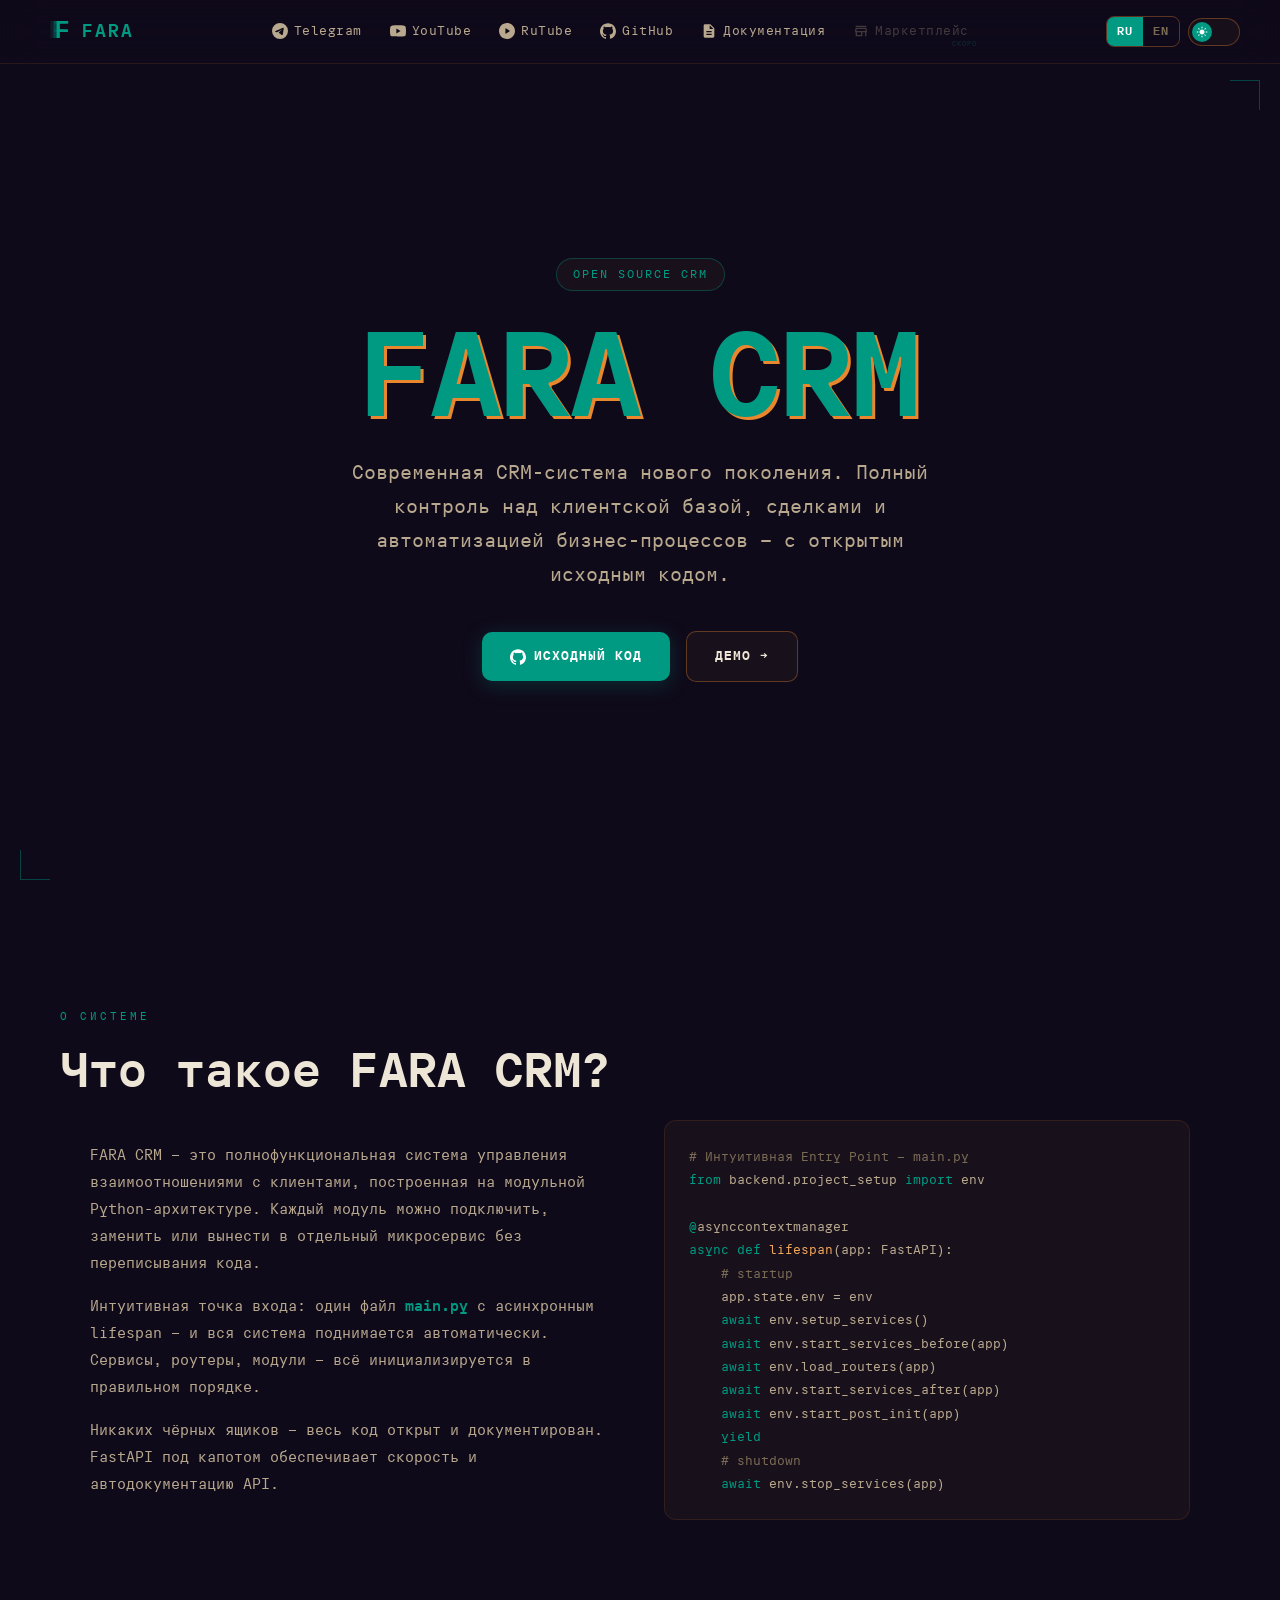
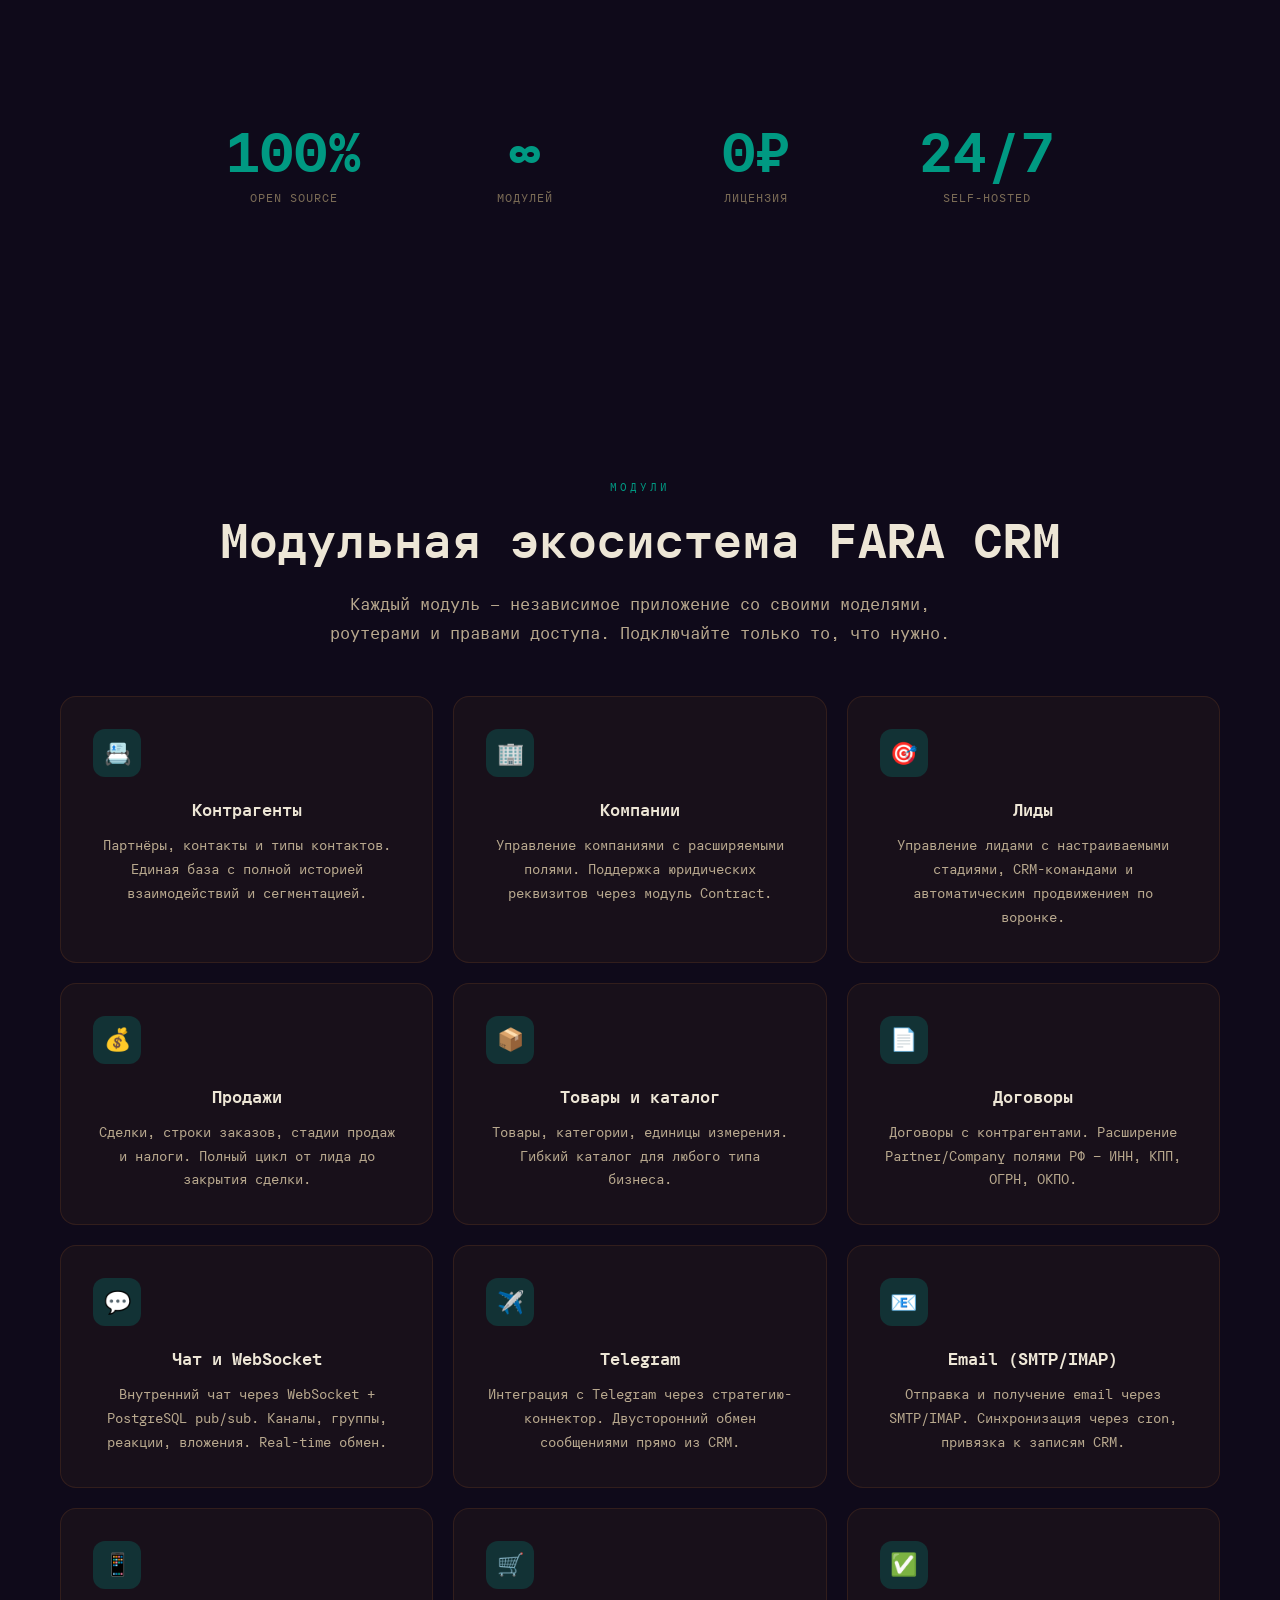
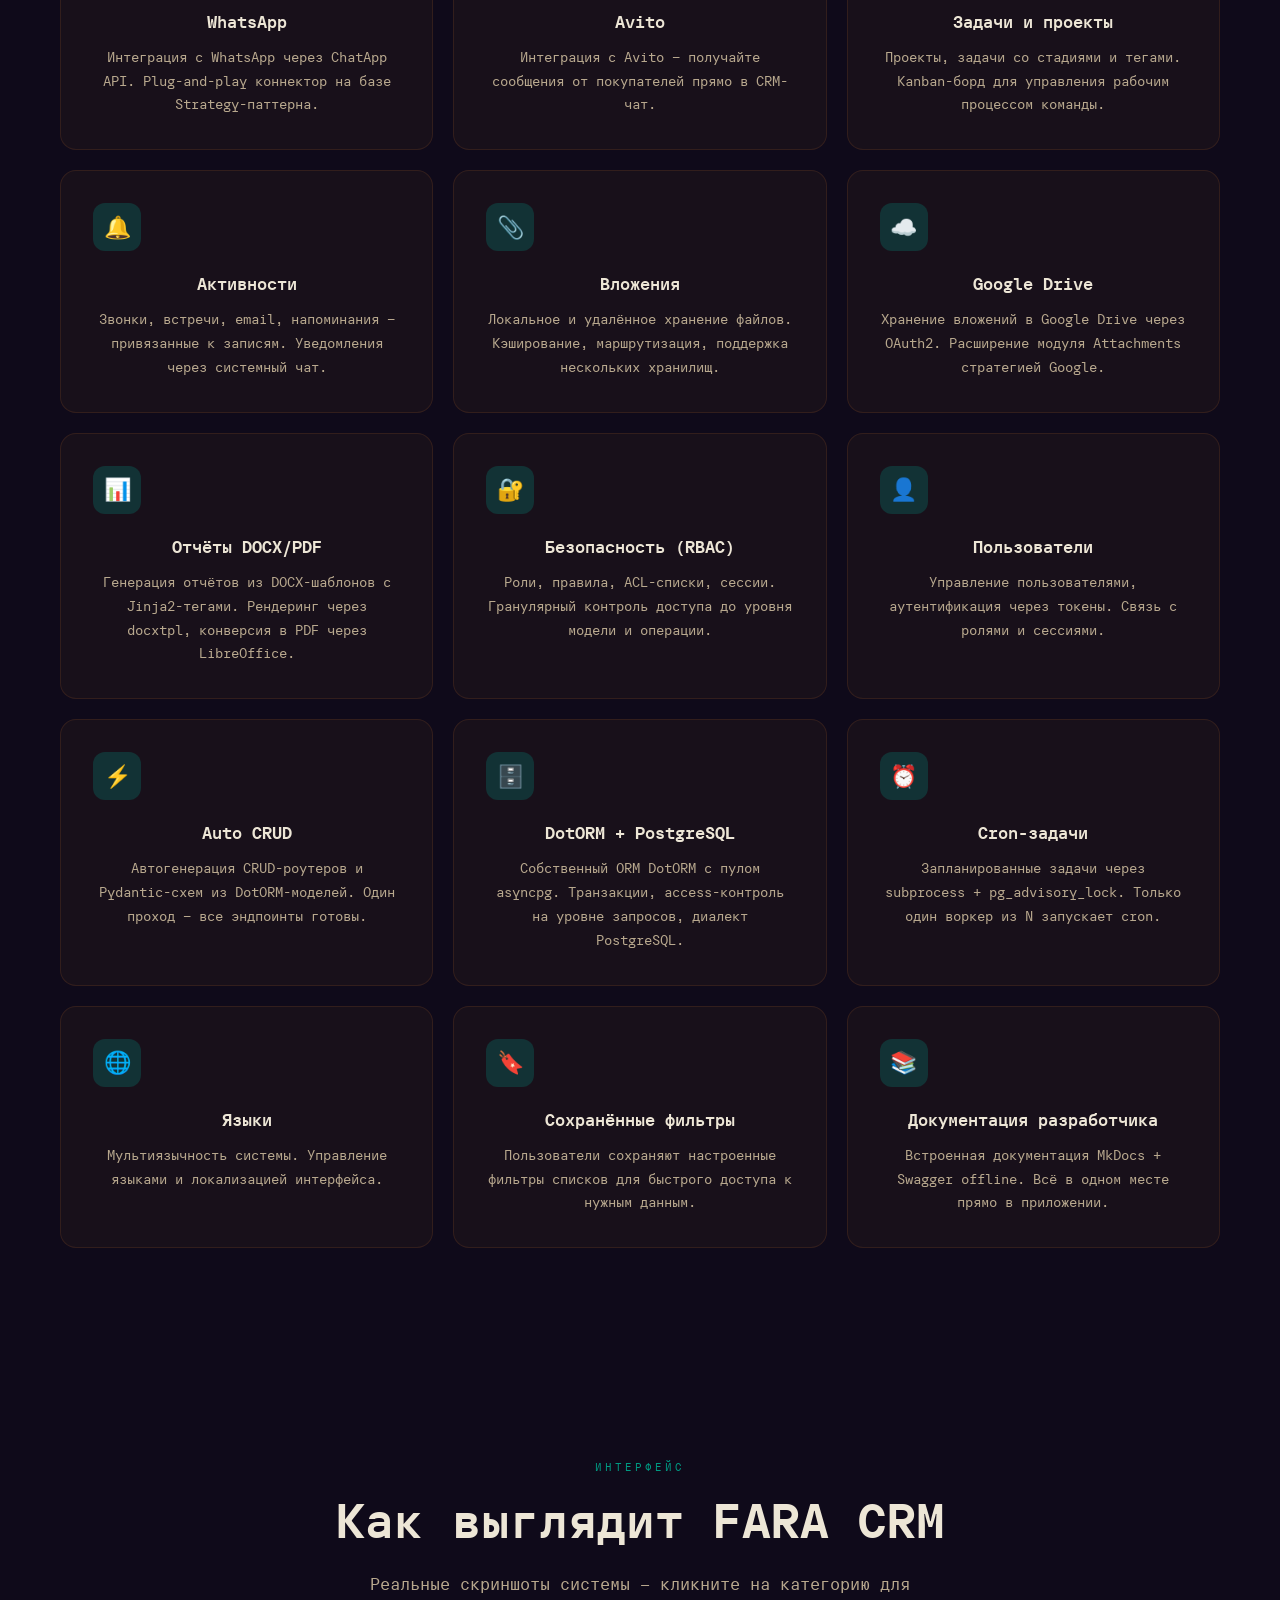
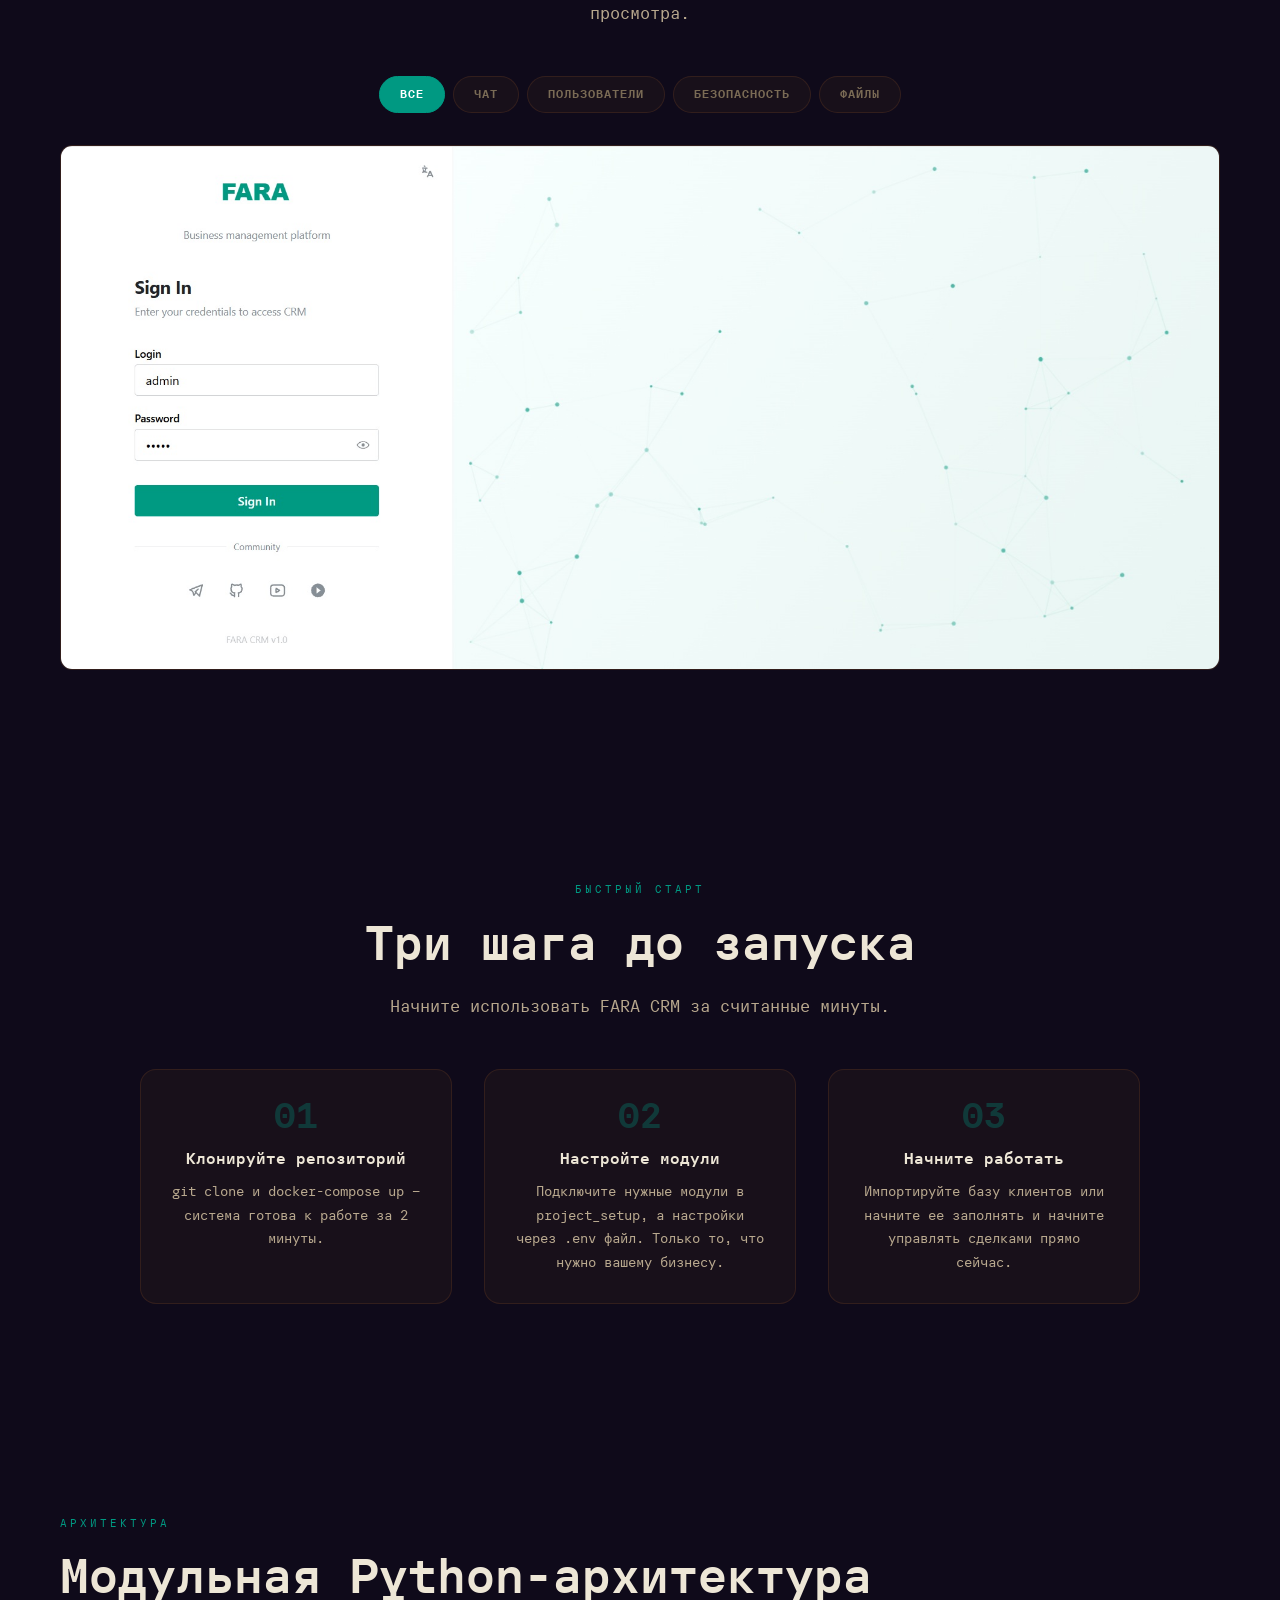
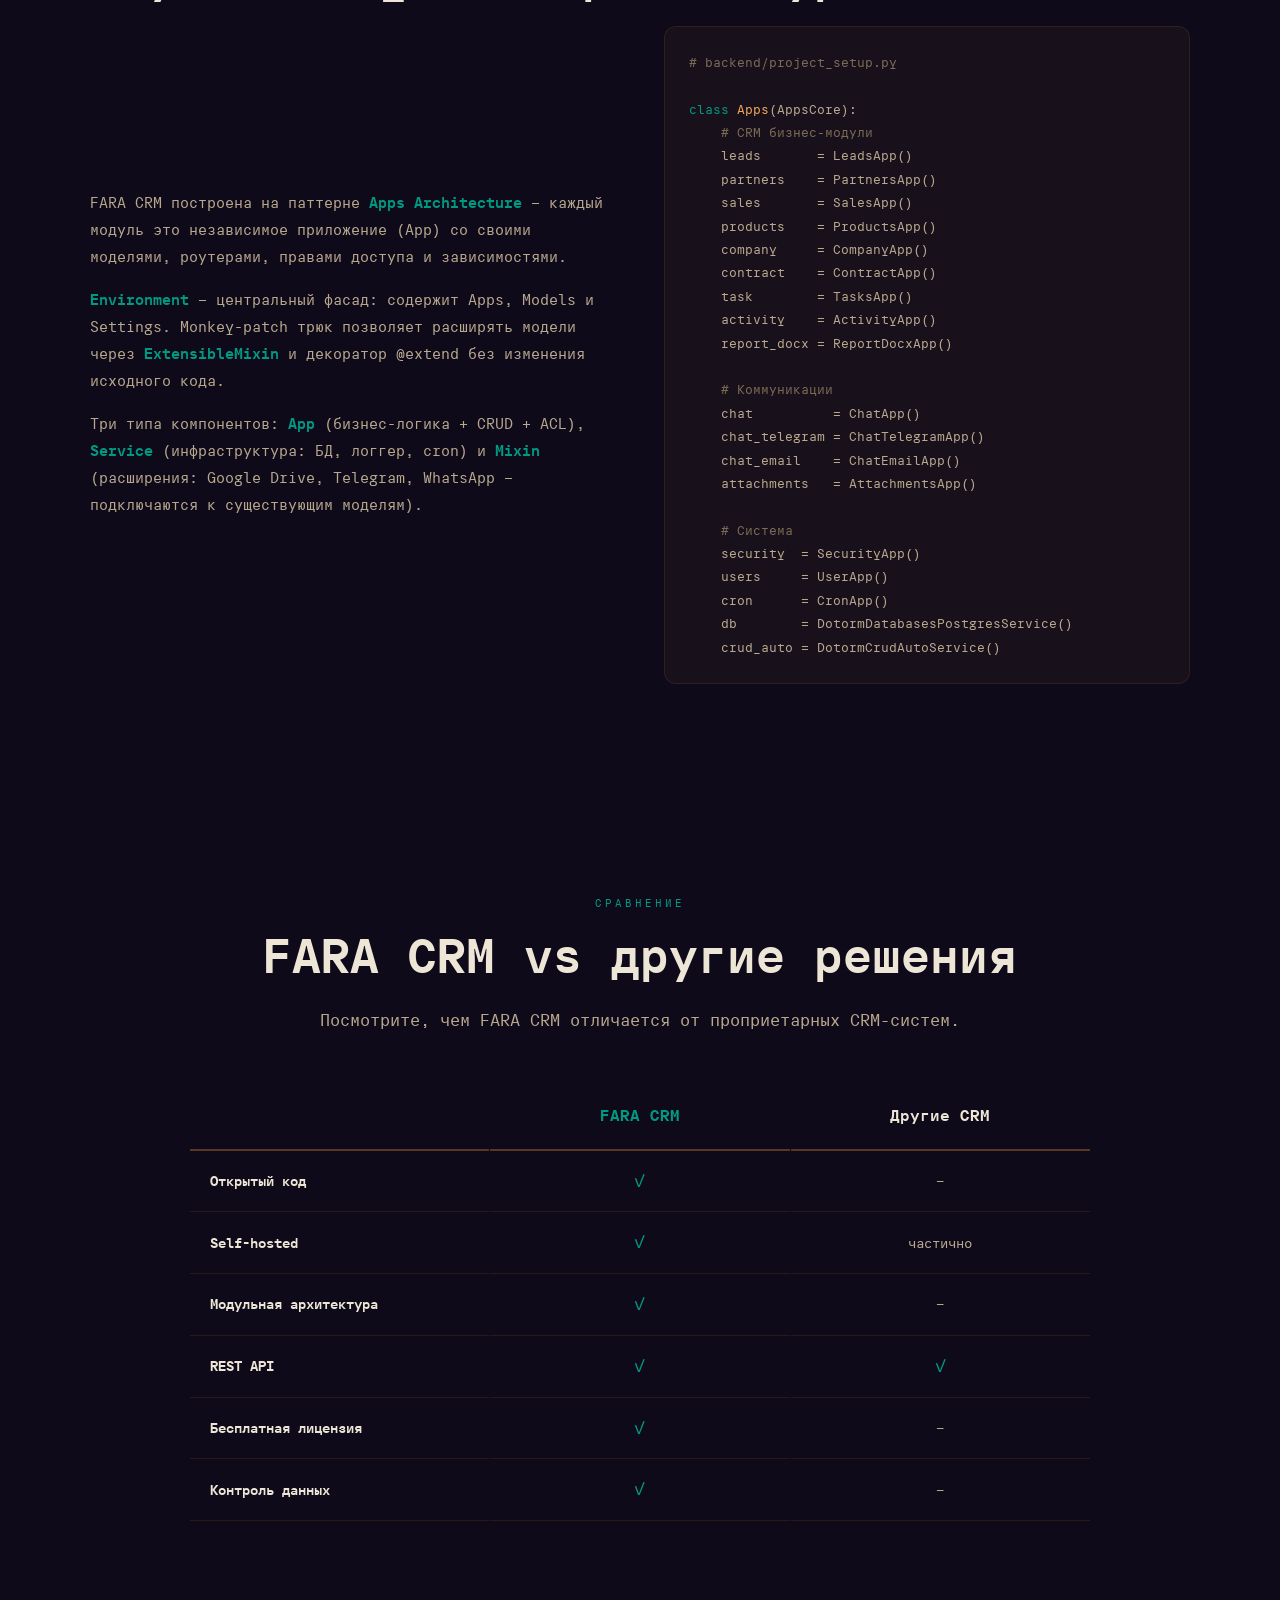
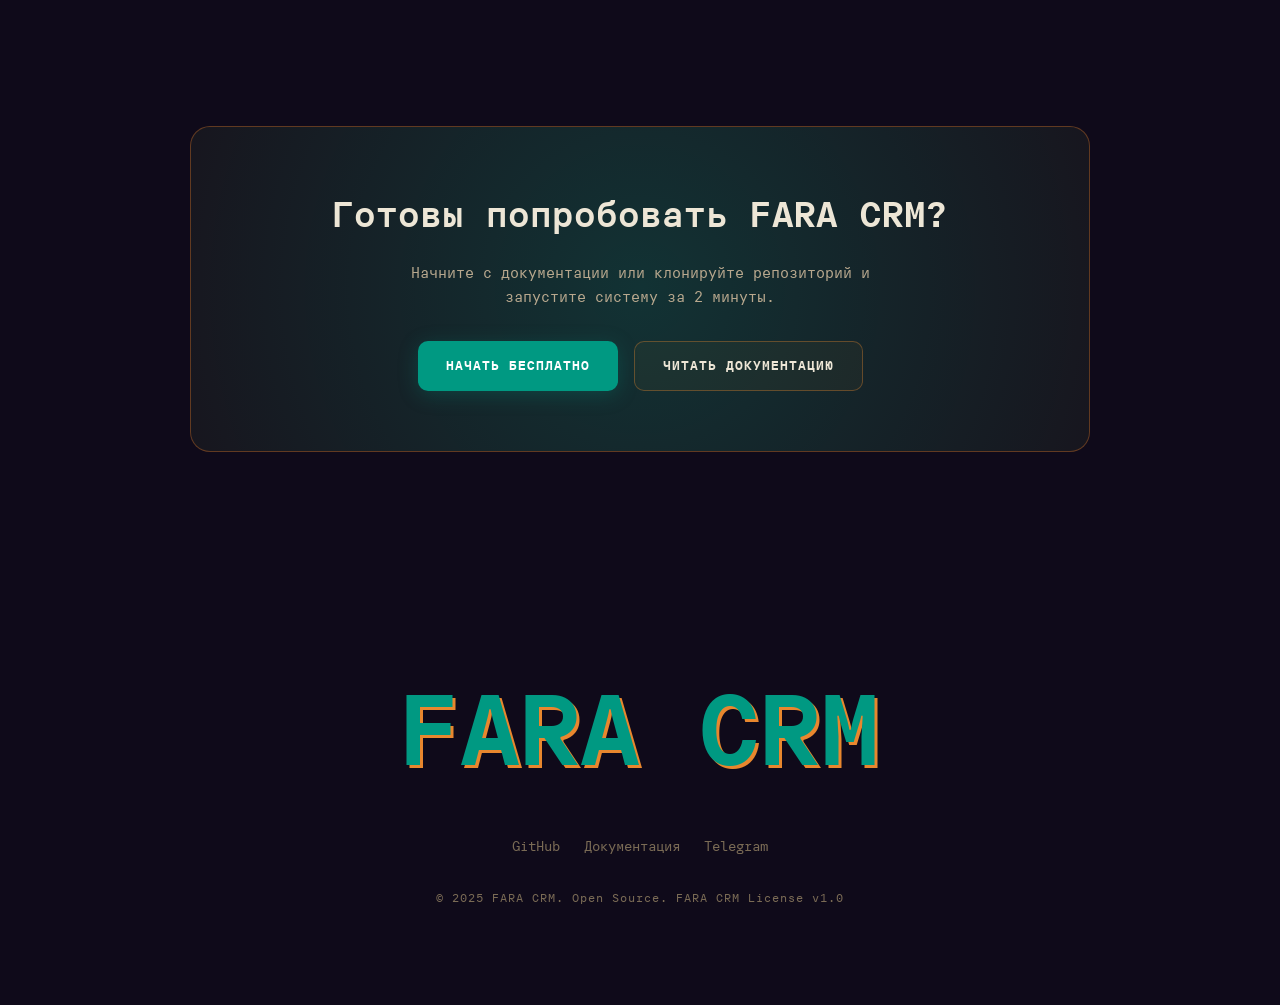
==== index.html @ def4a898 "[ADD] правки для сборки" ====
<!DOCTYPE html>
<html lang="ru" data-theme="dark" data-lang="ru">
<head>
  <meta charset="UTF-8" />
  <meta name="viewport" content="width=device-width, initial-scale=1.0" />
  <meta name="description" content="FARA CRM — современная CRM-система нового поколения" />
  <title>FARA CRM</title>
  <link rel="icon" href="./images/favicon.svg" type="image/svg+xml" />
  <link rel="stylesheet" href="./fonts/fonts.css" />
  <link rel="stylesheet" href="./fonts/font-awesome.css" />
  <link rel="stylesheet" href="./styles/globals.css" />
  <link rel="stylesheet" href="./styles/variables.css" />
  <link rel="stylesheet" href="./styles/style.css" />
</head>
<body class="page">

  <!-- NAV -->
  <nav class="topnav">
    <a href="#" class="topnav__logo">
      <svg viewBox="0 0 64 64" width="32" height="32"><text x="18" y="44" font-family="Arial Black,Impact,sans-serif" font-size="46" font-weight="900" fill="#009982" opacity=".15">F</text><text x="24" y="44" font-family="Arial Black,Impact,sans-serif" font-size="46" font-weight="900" fill="#009982" opacity=".4">F</text><text x="30" y="44" font-family="Arial Black,Impact,sans-serif" font-size="46" font-weight="900" fill="#009982" opacity="1">F</text></svg>
      FARA
    </a>
    <div class="topnav__burger" onclick="document.querySelector('.topnav__links').classList.toggle('open')"><span></span><span></span><span></span></div>
    <div class="topnav__links">
      <a href="https://telegram.me/eurodoo" target="_blank" class="topnav__link" title="Telegram">
        <svg viewBox="0 0 24 24" fill="currentColor"><path d="M11.944 0A12 12 0 0 0 0 12a12 12 0 0 0 12 12 12 12 0 0 0 12-12A12 12 0 0 0 12 0a12 12 0 0 0-.056 0zm4.962 7.224c.1-.002.321.023.465.14a.506.506 0 0 1 .171.325c.016.093.036.306.02.472-.18 1.898-.962 6.502-1.36 8.627-.168.9-.499 1.201-.82 1.23-.696.065-1.225-.46-1.9-.902-1.056-.693-1.653-1.124-2.678-1.8-1.185-.78-.417-1.21.258-1.91.177-.184 3.247-2.977 3.307-3.23.007-.032.014-.15-.056-.212s-.174-.041-.249-.024c-.106.024-1.793 1.14-5.061 3.345-.479.33-.913.49-1.302.48-.428-.008-1.252-.241-1.865-.44-.752-.245-1.349-.374-1.297-.789.027-.216.325-.437.893-.663 3.498-1.524 5.83-2.529 6.998-3.014 3.332-1.386 4.025-1.627 4.476-1.635z"/></svg>
        <span>Telegram</span>
      </a>
      <a href="https://youtube.com/@faracrm" target="_blank" class="topnav__link" title="YouTube">
        <svg viewBox="0 0 24 24" fill="currentColor"><path d="M23.498 6.186a3.016 3.016 0 0 0-2.122-2.136C19.505 3.545 12 3.545 12 3.545s-7.505 0-9.377.505A3.017 3.017 0 0 0 .502 6.186C0 8.07 0 12 0 12s0 3.93.502 5.814a3.016 3.016 0 0 0 2.122 2.136c1.871.505 9.376.505 9.376.505s7.505 0 9.377-.505a3.015 3.015 0 0 0 2.122-2.136C24 15.93 24 12 24 12s0-3.93-.502-5.814zM9.545 15.568V8.432L15.818 12l-6.273 3.568z"/></svg>
        <span>YouTube</span>
      </a>
      <a href="https://rutube.ru/channel/faracrm" target="_blank" class="topnav__link" title="RuTube">
        <svg viewBox="0 0 24 24" fill="currentColor"><path d="M12 0C5.376 0 0 5.376 0 12s5.376 12 12 12 12-5.376 12-12S18.624 0 12 0zm3.6 12.72l-4.8 3.12c-.48.36-1.2 0-1.2-.6V8.76c0-.6.72-.96 1.2-.6l4.8 3.12c.48.36.48 1.08 0 1.44z"/></svg>
        <span>RuTube</span>
      </a>
      <a href="https://github.com/shurshilov/faracrm" target="_blank" class="topnav__link" title="GitHub">
        <svg viewBox="0 0 24 24" fill="currentColor"><path d="M12 .297c-6.63 0-12 5.373-12 12 0 5.303 3.438 9.8 8.205 11.385.6.113.82-.258.82-.577 0-.285-.01-1.04-.015-2.04-3.338.724-4.042-1.61-4.042-1.61C4.422 18.07 3.633 17.7 3.633 17.7c-1.087-.744.084-.729.084-.729 1.205.084 1.838 1.236 1.838 1.236 1.07 1.835 2.809 1.305 3.495.998.108-.776.417-1.305.76-1.605-2.665-.3-5.466-1.332-5.466-5.93 0-1.31.465-2.38 1.235-3.22-.135-.303-.54-1.523.105-3.176 0 0 1.005-.322 3.3 1.23.96-.267 1.98-.399 3-.405 1.02.006 2.04.138 3 .405 2.28-1.552 3.285-1.23 3.285-1.23.645 1.653.24 2.873.12 3.176.765.84 1.23 1.91 1.23 3.22 0 4.61-2.805 5.625-5.475 5.92.42.36.81 1.096.81 2.22 0 1.606-.015 2.896-.015 3.286 0 .315.21.69.825.57C20.565 22.092 24 17.592 24 12.297c0-6.627-5.373-12-12-12"/></svg>
        <span>GitHub</span>
      </a>
      <a href="https://docs.faracrm.com" target="_blank" class="topnav__link" title="Docs">
        <svg viewBox="0 0 24 24" fill="currentColor"><path d="M14 2H6c-1.1 0-1.99.9-1.99 2L4 20c0 1.1.89 2 1.99 2H18c1.1 0 2-.9 2-2V8l-6-6zm2 16H8v-2h8v2zm0-4H8v-2h8v2zm-3-5V3.5L18.5 9H13z"/></svg>
        <span data-ru>Документация</span><span data-en>Docs</span>
      </a>
      <a href="#" class="topnav__link topnav__link--mp" data-soon="скоро" title="Маркетплейс">
        <svg viewBox="0 0 24 24" fill="currentColor"><path d="M18.36 9l.6 3H5.04l.6-3h12.72M20 4H4v2h16V4zm0 3H4l-1 5v2h1v6h10v-6h4v6h2v-6h1v-2l-1-5zM6 18v-4h6v4H6z"/></svg>
        <span data-ru>Маркетплейс</span><span data-en>Marketplace</span>
      </a>
    </div>
    <div class="topnav__right">
      <div class="lang-sw">
        <button class="lang-sw__btn active" onclick="setLang('ru')">RU</button>
        <button class="lang-sw__btn" onclick="setLang('en')">EN</button>
      </div>
      <div class="theme-toggle" onclick="toggleTheme()" role="button" tabindex="0" aria-label="Theme">
        <div class="theme-toggle__knob">
          <svg class="icon-sun" viewBox="0 0 24 24"><path d="M12 7c-2.76 0-5 2.24-5 5s2.24 5 5 5 5-2.24 5-5-2.24-5-5-5zM2 13h2c.55 0 1-.45 1-1s-.45-1-1-1H2c-.55 0-1 .45-1 1s.45 1 1 1zm18 0h2c.55 0 1-.45 1-1s-.45-1-1-1h-2c-.55 0-1 .45-1 1s.45 1 1 1zM11 2v2c0 .55.45 1 1 1s1-.45 1-1V2c0-.55-.45-1-1-1s-1 .45-1 1zm0 18v2c0 .55.45 1 1 1s1-.45 1-1v-2c0-.55-.45-1-1-1s-1 .45-1 1zM5.99 4.58a.996.996 0 0 0-1.41 0 .996.996 0 0 0 0 1.41l1.06 1.06c.39.39 1.03.39 1.41 0s.39-1.03 0-1.41L5.99 4.58zm12.37 12.37a.996.996 0 0 0-1.41 0 .996.996 0 0 0 0 1.41l1.06 1.06c.39.39 1.03.39 1.41 0a.996.996 0 0 0 0-1.41l-1.06-1.06zm1.06-10.96a.996.996 0 0 0 0-1.41.996.996 0 0 0-1.41 0l-1.06 1.06c-.39.39-.39 1.03 0 1.41s1.03.39 1.41 0l1.06-1.06zM7.05 18.36a.996.996 0 0 0 0-1.41.996.996 0 0 0-1.41 0l-1.06 1.06c-.39.39-.39 1.03 0 1.41s1.03.39 1.41 0l1.06-1.06z"/></svg>
          <svg class="icon-moon" viewBox="0 0 24 24"><path d="M12 3a9 9 0 1 0 9 9c0-.46-.04-.92-.1-1.36a5.389 5.389 0 0 1-4.4 2.26 5.403 5.403 0 0 1-3.14-9.8c-.44-.06-.9-.1-1.36-.1z"/></svg>
        </div>
      </div>
    </div>
  </nav>

  <!-- HERO -->
  <header class="hero">
    <!-- <img class="hero__mask-image" src="./images/image.png" alt="" /> -->
    <!-- <img class="header__background_mask backgroud_mask" src="../images/image.png" /> -->
    <div class="hero__content">
      <span class="hero__badge">Open Source CRM</span>
      <h1 class="hero__title">FARA CRM</h1>
      <p class="hero__subtitle" data-ru>Современная CRM-система нового поколения. Полный контроль над клиентской базой, сделками и автоматизацией бизнес-процессов — с открытым исходным кодом.</p>
      <p class="hero__subtitle" data-en>Next-generation CRM system. Full control over your client base, deals, and business process automation — open source.</p>
      <div class="hero__cta">
        <a href="https://github.com/shurshilov/faracrm" class="btn btn--primary" target="_blank">
          <svg viewBox="0 0 24 24" fill="currentColor" width="16" height="16"><path d="M12 .297c-6.63 0-12 5.373-12 12 0 5.303 3.438 9.8 8.205 11.385.6.113.82-.258.82-.577 0-.285-.01-1.04-.015-2.04-3.338.724-4.042-1.61-4.042-1.61C4.422 18.07 3.633 17.7 3.633 17.7c-1.087-.744.084-.729.084-.729 1.205.084 1.838 1.236 1.838 1.236 1.07 1.835 2.809 1.305 3.495.998.108-.776.417-1.305.76-1.605-2.665-.3-5.466-1.332-5.466-5.93 0-1.31.465-2.38 1.235-3.22-.135-.303-.54-1.523.105-3.176 0 0 1.005-.322 3.3 1.23.96-.267 1.98-.399 3-.405 1.02.006 2.04.138 3 .405 2.28-1.552 3.285-1.23 3.285-1.23.645 1.653.24 2.873.12 3.176.765.84 1.23 1.91 1.23 3.22 0 4.61-2.805 5.625-5.475 5.92.42.36.81 1.096.81 2.22 0 1.606-.015 2.896-.015 3.286 0 .315.21.69.825.57C20.565 22.092 24 17.592 24 12.297c0-6.627-5.373-12-12-12"/></svg>
          <span data-ru>Исходный код</span><span data-en>Source Code</span>
        </a>
        <a href="https://demo.faracrm.com" class="btn btn--ghost" target="_blank">
          <span data-ru>Демо →</span><span data-en>Demo →</span>
        </a>
      </div>
    </div>
  </header>

  <main>
    <!-- ABOUT -->
    <section class="sec reveal" id="about">
      <span class="sec__label" data-ru>О системе</span><span class="sec__label" data-en>About</span>
      <h2 class="sec__title" data-ru>Что такое FARA CRM?</h2><h2 class="sec__title" data-en>What is FARA CRM?</h2>
      <div class="acols">
        <div class="acols__text" data-ru>
          <p>FARA CRM — это полнофункциональная система управления взаимоотношениями с клиентами, построенная на модульной Python-архитектуре. Каждый модуль можно подключить, заменить или вынести в отдельный микросервис без переписывания кода.</p>
          <p>Интуитивная точка входа: один файл <strong style="color:var(--logo)">main.py</strong> с асинхронным lifespan — и вся система поднимается автоматически. Сервисы, роутеры, модули — всё инициализируется в правильном порядке.</p>
          <p>Никаких чёрных ящиков — весь код открыт и документирован. FastAPI под капотом обеспечивает скорость и автодокументацию API.</p>
        </div>
        <div class="acols__text" data-en>
          <p>FARA CRM is a full-featured customer relationship management system built on a modular Python architecture. Each module can be connected, replaced, or extracted into a separate microservice without rewriting code.</p>
          <p>Intuitive entry point: a single <strong style="color:var(--logo)">main.py</strong> file with async lifespan — and the entire system boots automatically. Services, routers, modules — everything initializes in the correct order.</p>
          <p>No black boxes — all code is open and documented. FastAPI under the hood ensures speed and auto-generated API docs.</p>
        </div>
        <div>
          <pre class="acols__code"><code><span class="cmt"># Интуитивная Entry Point — main.py</span>
<span class="kw">from</span> backend.project_setup <span class="kw">import</span> env

<span class="kw">@</span>asynccontextmanager
<span class="kw">async def</span> <span class="str">lifespan</span>(app: FastAPI):
    <span class="cmt"># startup</span>
    app.state.env = env
    <span class="kw">await</span> env.setup_services()
    <span class="kw">await</span> env.start_services_before(app)
    <span class="kw">await</span> env.load_routers(app)
    <span class="kw">await</span> env.start_services_after(app)
    <span class="kw">await</span> env.start_post_init(app)
    <span class="kw">yield</span>
    <span class="cmt"># shutdown</span>
    <span class="kw">await</span> env.stop_services(app)</code></pre>
        </div>
      </div>
    </section>

    <!-- STATS -->
    <section class="sec sec--c reveal">
      <div class="stats">
        <div><div class="stat__num">100%</div><div class="stat__lbl">Open Source</div></div>
        <div><div class="stat__num">∞</div><div class="stat__lbl" data-ru>Модулей</div><div class="stat__lbl" data-en>Modules</div></div>
        <div><div class="stat__num">0₽</div><div class="stat__lbl" data-ru>Лицензия</div><div class="stat__lbl" data-en>License</div></div>
        <div><div class="stat__num">24/7</div><div class="stat__lbl">Self-hosted</div></div>
      </div>
    </section>

    <!-- FEATURES -->
    <section class="sec sec--c reveal" id="features">
      <span class="sec__label" data-ru>Модули</span><span class="sec__label" data-en>Modules</span>
      <h2 class="sec__title" data-ru>Модульная экосистема FARA CRM</h2><h2 class="sec__title" data-en>FARA CRM Modular Ecosystem</h2>
      <p class="sec__desc" data-ru>Каждый модуль — независимое приложение со своими моделями, роутерами и правами доступа. Подключайте только то, что нужно.</p>
      <p class="sec__desc" data-en>Each module is an independent app with its own models, routers, and access rights. Enable only what you need.</p>
      <div class="fgrid">
        <!-- CRM core -->
        <div class="fcard"><div class="fcard__icon">📇</div><h3 class="fcard__title" data-ru>Контрагенты</h3><h3 class="fcard__title" data-en>Partners</h3><p class="fcard__text" data-ru>Партнёры, контакты и типы контактов. Единая база с полной историей взаимодействий и сегментацией.</p><p class="fcard__text" data-en>Partners, contacts, and contact types. Unified database with full interaction history and segmentation.</p></div>
        <div class="fcard"><div class="fcard__icon">🏢</div><h3 class="fcard__title" data-ru>Компании</h3><h3 class="fcard__title" data-en>Companies</h3><p class="fcard__text" data-ru>Управление компаниями с расширяемыми полями. Поддержка юридических реквизитов через модуль Contract.</p><p class="fcard__text" data-en>Company management with extensible fields. Legal details support via Contract module.</p></div>
        <div class="fcard"><div class="fcard__icon">🎯</div><h3 class="fcard__title" data-ru>Лиды</h3><h3 class="fcard__title" data-en>Leads</h3><p class="fcard__text" data-ru>Управление лидами с настраиваемыми стадиями, CRM-командами и автоматическим продвижением по воронке.</p><p class="fcard__text" data-en>Lead management with configurable stages, CRM teams, and automatic funnel progression.</p></div>
        <div class="fcard"><div class="fcard__icon">💰</div><h3 class="fcard__title" data-ru>Продажи</h3><h3 class="fcard__title" data-en>Sales</h3><p class="fcard__text" data-ru>Сделки, строки заказов, стадии продаж и налоги. Полный цикл от лида до закрытия сделки.</p><p class="fcard__text" data-en>Deals, order lines, sale stages, and taxes. Full cycle from lead to deal closure.</p></div>
        <div class="fcard"><div class="fcard__icon">📦</div><h3 class="fcard__title" data-ru>Товары и каталог</h3><h3 class="fcard__title" data-en>Products & Catalog</h3><p class="fcard__text" data-ru>Товары, категории, единицы измерения. Гибкий каталог для любого типа бизнеса.</p><p class="fcard__text" data-en>Products, categories, units of measure. Flexible catalog for any business type.</p></div>
        <div class="fcard"><div class="fcard__icon">📄</div><h3 class="fcard__title" data-ru>Договоры</h3><h3 class="fcard__title" data-en>Contracts</h3><p class="fcard__text" data-ru>Договоры с контрагентами. Расширение Partner/Company полями РФ — ИНН, КПП, ОГРН, ОКПО.</p><p class="fcard__text" data-en>Contracts with counterparties. Partner/Company extension with Russian legal fields — INN, KPP, OGRN, OKPO.</p></div>
        <!-- Communication -->
        <div class="fcard"><div class="fcard__icon">💬</div><h3 class="fcard__title" data-ru>Чат и WebSocket</h3><h3 class="fcard__title" data-en>Chat & WebSocket</h3><p class="fcard__text" data-ru>Внутренний чат через WebSocket + PostgreSQL pub/sub. Каналы, группы, реакции, вложения. Real-time обмен.</p><p class="fcard__text" data-en>Internal chat via WebSocket + PostgreSQL pub/sub. Channels, groups, reactions, attachments. Real-time messaging.</p></div>
        <div class="fcard"><div class="fcard__icon">✈️</div><h3 class="fcard__title" data-ru>Telegram</h3><h3 class="fcard__title" data-en>Telegram</h3><p class="fcard__text" data-ru>Интеграция с Telegram через стратегию-коннектор. Двусторонний обмен сообщениями прямо из CRM.</p><p class="fcard__text" data-en>Telegram integration via connector strategy. Two-way messaging directly from CRM.</p></div>
        <div class="fcard"><div class="fcard__icon">📧</div><h3 class="fcard__title" data-ru>Email (SMTP/IMAP)</h3><h3 class="fcard__title" data-en>Email (SMTP/IMAP)</h3><p class="fcard__text" data-ru>Отправка и получение email через SMTP/IMAP. Синхронизация через cron, привязка к записям CRM.</p><p class="fcard__text" data-en>Send and receive email via SMTP/IMAP. Cron sync, binding to CRM records.</p></div>
        <div class="fcard"><div class="fcard__icon">📱</div><h3 class="fcard__title" data-ru>WhatsApp</h3><h3 class="fcard__title" data-en>WhatsApp</h3><p class="fcard__text" data-ru>Интеграция с WhatsApp через ChatApp API. Plug-and-play коннектор на базе Strategy-паттерна.</p><p class="fcard__text" data-en>WhatsApp integration via ChatApp API. Plug-and-play connector based on Strategy pattern.</p></div>
        <div class="fcard"><div class="fcard__icon">🛒</div><h3 class="fcard__title" data-ru>Avito</h3><h3 class="fcard__title" data-en>Avito</h3><p class="fcard__text" data-ru>Интеграция с Avito — получайте сообщения от покупателей прямо в CRM-чат.</p><p class="fcard__text" data-en>Avito integration — receive buyer messages directly in CRM chat.</p></div>
        <!-- Tasks & Activity -->
        <div class="fcard"><div class="fcard__icon">✅</div><h3 class="fcard__title" data-ru>Задачи и проекты</h3><h3 class="fcard__title" data-en>Tasks & Projects</h3><p class="fcard__text" data-ru>Проекты, задачи со стадиями и тегами. Kanban-борд для управления рабочим процессом команды.</p><p class="fcard__text" data-en>Projects, tasks with stages and tags. Kanban board for team workflow management.</p></div>
        <div class="fcard"><div class="fcard__icon">🔔</div><h3 class="fcard__title" data-ru>Активности</h3><h3 class="fcard__title" data-en>Activities</h3><p class="fcard__text" data-ru>Звонки, встречи, email, напоминания — привязанные к записям. Уведомления через системный чат.</p><p class="fcard__text" data-en>Calls, meetings, emails, reminders — bound to records. Notifications via system chat.</p></div>
        <!-- Files & Reports -->
        <div class="fcard"><div class="fcard__icon">📎</div><h3 class="fcard__title" data-ru>Вложения</h3><h3 class="fcard__title" data-en>Attachments</h3><p class="fcard__text" data-ru>Локальное и удалённое хранение файлов. Кэширование, маршрутизация, поддержка нескольких хранилищ.</p><p class="fcard__text" data-en>Local and remote file storage. Caching, routing, multi-storage support.</p></div>
        <div class="fcard"><div class="fcard__icon">☁️</div><h3 class="fcard__title" data-ru>Google Drive</h3><h3 class="fcard__title" data-en>Google Drive</h3><p class="fcard__text" data-ru>Хранение вложений в Google Drive через OAuth2. Расширение модуля Attachments стратегией Google.</p><p class="fcard__text" data-en>Store attachments in Google Drive via OAuth2. Extends Attachments module with Google strategy.</p></div>
        <div class="fcard"><div class="fcard__icon">📊</div><h3 class="fcard__title" data-ru>Отчёты DOCX/PDF</h3><h3 class="fcard__title" data-en>Reports DOCX/PDF</h3><p class="fcard__text" data-ru>Генерация отчётов из DOCX-шаблонов с Jinja2-тегами. Рендеринг через docxtpl, конверсия в PDF через LibreOffice.</p><p class="fcard__text" data-en>Report generation from DOCX templates with Jinja2 tags. Rendering via docxtpl, PDF conversion via LibreOffice.</p></div>
        <!-- System -->
        <div class="fcard"><div class="fcard__icon">🔐</div><h3 class="fcard__title" data-ru>Безопасность (RBAC)</h3><h3 class="fcard__title" data-en>Security (RBAC)</h3><p class="fcard__text" data-ru>Роли, правила, ACL-списки, сессии. Гранулярный контроль доступа до уровня модели и операции.</p><p class="fcard__text" data-en>Roles, rules, ACL lists, sessions. Granular access control down to model and operation level.</p></div>
        <div class="fcard"><div class="fcard__icon">👤</div><h3 class="fcard__title" data-ru>Пользователи</h3><h3 class="fcard__title" data-en>Users</h3><p class="fcard__text" data-ru>Управление пользователями, аутентификация через токены. Связь с ролями и сессиями.</p><p class="fcard__text" data-en>User management, JWT token authentication. Linked to roles and sessions.</p></div>
        <div class="fcard"><div class="fcard__icon">⚡</div><h3 class="fcard__title" data-ru>Auto CRUD</h3><h3 class="fcard__title" data-en>Auto CRUD</h3><p class="fcard__text" data-ru>Автогенерация CRUD-роутеров и Pydantic-схем из DotORM-моделей. Один проход — все эндпоинты готовы.</p><p class="fcard__text" data-en>Auto-generation of CRUD routers and Pydantic schemas from DotORM models. One pass — all endpoints ready.</p></div>
        <div class="fcard"><div class="fcard__icon">🗄️</div><h3 class="fcard__title" data-ru>DotORM + PostgreSQL</h3><h3 class="fcard__title" data-en>DotORM + PostgreSQL</h3><p class="fcard__text" data-ru>Собственный ORM DotORM с пулом asyncpg. Транзакции, access-контроль на уровне запросов, диалект PostgreSQL.</p><p class="fcard__text" data-en>Custom DotORM with asyncpg pool. Transactions, query-level access control, PostgreSQL dialect.</p></div>
        <div class="fcard"><div class="fcard__icon">⏰</div><h3 class="fcard__title" data-ru>Cron-задачи</h3><h3 class="fcard__title" data-en>Cron Jobs</h3><p class="fcard__text" data-ru>Запланированные задачи через subprocess + pg_advisory_lock. Только один воркер из N запускает cron.</p><p class="fcard__text" data-en>Scheduled tasks via subprocess + pg_advisory_lock. Only one worker out of N runs cron.</p></div>
        <div class="fcard"><div class="fcard__icon">🌐</div><h3 class="fcard__title" data-ru>Языки</h3><h3 class="fcard__title" data-en>Languages</h3><p class="fcard__text" data-ru>Мультиязычность системы. Управление языками и локализацией интерфейса.</p><p class="fcard__text" data-en>System multilanguage support. Language management and UI localization.</p></div>
        <div class="fcard"><div class="fcard__icon">🔖</div><h3 class="fcard__title" data-ru>Сохранённые фильтры</h3><h3 class="fcard__title" data-en>Saved Filters</h3><p class="fcard__text" data-ru>Пользователи сохраняют настроенные фильтры списков для быстрого доступа к нужным данным.</p><p class="fcard__text" data-en>Users save configured list filters for quick access to needed data.</p></div>
        <div class="fcard"><div class="fcard__icon">📚</div><h3 class="fcard__title" data-ru>Документация разработчика</h3><h3 class="fcard__title" data-en>Developer Docs</h3><p class="fcard__text" data-ru>Встроенная документация MkDocs + Swagger offline. Всё в одном месте прямо в приложении.</p><p class="fcard__text" data-en>Built-in MkDocs + offline Swagger documentation. Everything in one place inside the app.</p></div>
      </div>
    </section>

    <!-- GALLERY -->
    <section class="sec sec--c reveal" id="gallery">
      <span class="sec__label" data-ru>Интерфейс</span><span class="sec__label" data-en>Interface</span>
      <h2 class="sec__title" data-ru>Как выглядит FARA CRM</h2><h2 class="sec__title" data-en>How FARA CRM Looks</h2>
      <p class="sec__desc" data-ru>Реальные скриншоты системы — кликните на категорию для просмотра.</p>
      <p class="sec__desc" data-en>Real system screenshots — click a category to browse.</p>

      <div class="gal-tabs">
        <button class="gal-tab active" onclick="filterGal('all',this)" data-ru>Все</button><button class="gal-tab active" onclick="filterGal('all',this)" data-en>All</button>
        <button class="gal-tab" onclick="filterGal('chat',this)" data-ru>Чат</button><button class="gal-tab" onclick="filterGal('chat',this)" data-en>Chat</button>
        <button class="gal-tab" onclick="filterGal('users',this)" data-ru>Пользователи</button><button class="gal-tab" onclick="filterGal('users',this)" data-en>Users</button>
        <button class="gal-tab" onclick="filterGal('security',this)" data-ru>Безопасность</button><button class="gal-tab" onclick="filterGal('security',this)" data-en>Security</button>
        <button class="gal-tab" onclick="filterGal('files',this)" data-ru>Файлы</button><button class="gal-tab" onclick="filterGal('files',this)" data-en>Files</button>
      </div>

      <div class="gal">
        <div class="gal__grid" id="galGrid">
          <!-- Only login loads immediately, rest are lazy loaded on tab click -->
          <div class="gal__item gal__item--w" data-cat="all">
            <img src="./images/gallery/login.jpg" alt="Login" />
            <div class="gal__caption"><span data-ru>Авторизация</span><span data-en>Sign In</span></div>
          </div>
        </div>
      </div>
    </section>

    <!-- STEPS -->
    <section class="sec sec--c reveal" id="start">
      <span class="sec__label" data-ru>Быстрый старт</span><span class="sec__label" data-en>Quick Start</span>
      <h2 class="sec__title" data-ru>Три шага до запуска</h2><h2 class="sec__title" data-en>Three Steps to Launch</h2>
      <p class="sec__desc" data-ru>Начните использовать FARA CRM за считанные минуты.</p>
      <p class="sec__desc" data-en>Start using FARA CRM in minutes.</p>
      <div class="steps">
        <div class="step"><h3 class="step__t" data-ru>Клонируйте репозиторий</h3><h3 class="step__t" data-en>Clone the Repository</h3><p class="step__d" data-ru>git clone и docker-compose up — система готова к работе за 2 минуты.</p><p class="step__d" data-en>git clone and docker-compose up — ready to go in 2 minutes.</p></div>
        <div class="step"><h3 class="step__t" data-ru>Настройте модули</h3><h3 class="step__t" data-en>Configure Modules</h3><p class="step__d" data-ru>Подключите нужные модули в project_setup, а настройки через .env файл. Только то, что нужно вашему бизнесу.</p><p class="step__d" data-en>Connect needed modules via project_setup, and settings via .env file. Only what your business needs.</p></div>
        <div class="step"><h3 class="step__t" data-ru>Начните работать</h3><h3 class="step__t" data-en>Start Working</h3><p class="step__d" data-ru>Импортируйте базу клиентов или начните ее заполнять и начните управлять сделками прямо сейчас.</p><p class="step__d" data-en>Import your client base or start fill and start managing deals right now.</p></div>
      </div>
    </section>

    <!-- ARCHITECTURE -->
    <section class="sec reveal" id="arch">
      <span class="sec__label" data-ru>Архитектура</span><span class="sec__label" data-en>Architecture</span>
      <h2 class="sec__title" data-ru>Модульная Python-архитектура</h2><h2 class="sec__title" data-en>Modular Python Architecture</h2>
      <div class="acols">
        <div class="acols__text" data-ru>
          <p>FARA CRM построена на паттерне <strong style="color:var(--logo)">Apps Architecture</strong> — каждый модуль это независимое приложение (App) со своими моделями, роутерами, правами доступа и зависимостями.</p>
          <p><strong style="color:var(--logo)">Environment</strong> — центральный фасад: содержит Apps, Models и Settings. Monkey-patch трюк позволяет расширять модели через <strong style="color:var(--logo)">ExtensibleMixin</strong> и декоратор @extend без изменения исходного кода.</p>
          <p>Три типа компонентов: <strong style="color:var(--logo)">App</strong> (бизнес-логика + CRUD + ACL), <strong style="color:var(--logo)">Service</strong> (инфраструктура: БД, логгер, cron) и <strong style="color:var(--logo)">Mixin</strong> (расширения: Google Drive, Telegram, WhatsApp — подключаются к существующим моделям).</p>
        </div>
        <div class="acols__text" data-en>
          <p>FARA CRM is built on the <strong style="color:var(--logo)">Apps Architecture</strong> pattern — each module is an independent application (App) with its own models, routers, access rights, and dependencies.</p>
          <p><strong style="color:var(--logo)">Environment</strong> — the central facade: contains Apps, Models, and Settings. Monkey-patch trick allows extending models via <strong style="color:var(--logo)">ExtensibleMixin</strong> and @extend decorator without modifying source code.</p>
          <p>Three component types: <strong style="color:var(--logo)">App</strong> (business logic + CRUD + ACL), <strong style="color:var(--logo)">Service</strong> (infrastructure: DB, logger, cron), and <strong style="color:var(--logo)">Mixin</strong> (extensions: Google Drive, Telegram, WhatsApp — plug into existing models).</p>
        </div>
        <div>
          <pre class="acols__code"><code><span class="cmt"># backend/project_setup.py</span>

<span class="kw">class</span> <span class="str">Apps</span>(AppsCore):
    <span class="cmt"># CRM бизнес-модули</span>
    leads       = LeadsApp()
    partners    = PartnersApp()
    sales       = SalesApp()
    products    = ProductsApp()
    company     = CompanyApp()
    contract    = ContractApp()
    task        = TasksApp()
    activity    = ActivityApp()
    report_docx = ReportDocxApp()

    <span class="cmt"># Коммуникации</span>
    chat          = ChatApp()
    chat_telegram = ChatTelegramApp()
    chat_email    = ChatEmailApp()
    attachments   = AttachmentsApp()

    <span class="cmt"># Система</span>
    security  = SecurityApp()
    users     = UserApp()
    cron      = CronApp()
    db        = DotormDatabasesPostgresService()
    crud_auto = DotormCrudAutoService()</code></pre>
        </div>
      </div>
    </section>

    <!-- COMPARISON -->
    <section class="sec sec--c reveal">
      <span class="sec__label" data-ru>Сравнение</span><span class="sec__label" data-en>Comparison</span>
      <h2 class="sec__title" data-ru>FARA CRM vs другие решения</h2><h2 class="sec__title" data-en>FARA CRM vs Other Solutions</h2>
      <p class="sec__desc" data-ru>Посмотрите, чем FARA CRM отличается от проприетарных CRM-систем.</p>
      <p class="sec__desc" data-en>See how FARA CRM differs from proprietary CRM systems.</p>
      <div class="cmp">
        <div class="cmp__row cmp__head"><div class="cmp__cell"></div><div class="cmp__cell" style="color:var(--logo)">FARA CRM</div><div class="cmp__cell"><span data-ru>Другие CRM</span><span data-en>Other CRMs</span></div></div>
        <div class="cmp__row"><div class="cmp__cell"><span data-ru>Открытый код</span><span data-en>Open Source</span></div><div class="cmp__cell"><span class="cmp__chk">✓</span></div><div class="cmp__cell">—</div></div>
        <div class="cmp__row"><div class="cmp__cell">Self-hosted</div><div class="cmp__cell"><span class="cmp__chk">✓</span></div><div class="cmp__cell"><span data-ru>частично</span><span data-en>partial</span></div></div>
        <div class="cmp__row"><div class="cmp__cell"><span data-ru>Модульная архитектура</span><span data-en>Modular Architecture</span></div><div class="cmp__cell"><span class="cmp__chk">✓</span></div><div class="cmp__cell">—</div></div>
        <div class="cmp__row"><div class="cmp__cell">REST API</div><div class="cmp__cell"><span class="cmp__chk">✓</span></div><div class="cmp__cell"><span class="cmp__chk">✓</span></div></div>
        <div class="cmp__row"><div class="cmp__cell"><span data-ru>Бесплатная лицензия</span><span data-en>Free License</span></div><div class="cmp__cell"><span class="cmp__chk">✓</span></div><div class="cmp__cell">—</div></div>
        <div class="cmp__row"><div class="cmp__cell"><span data-ru>Контроль данных</span><span data-en>Data Control</span></div><div class="cmp__cell"><span class="cmp__chk">✓</span></div><div class="cmp__cell">—</div></div>
      </div>
    </section>

    <!-- CTA -->
    <section class="sec reveal">
      <div class="cta">
        <h2 class="cta__title" data-ru>Готовы попробовать FARA CRM?</h2><h2 class="cta__title" data-en>Ready to Try FARA CRM?</h2>
        <p class="cta__text" data-ru>Начните с документации или клонируйте репозиторий и запустите систему за 2 минуты.</p>
        <p class="cta__text" data-en>Start with the docs or clone the repo and launch in 2 minutes.</p>
        <div style="display:flex;gap:16px;justify-content:center;flex-wrap:wrap">
          <a href="https://github.com/shurshilov/faracrm" class="btn btn--primary" target="_blank"><span data-ru>Начать бесплатно</span><span data-en>Get Started Free</span></a>
          <a href="https://docs.faracrm.com" class="btn btn--ghost" target="_blank"><span data-ru>Читать документацию</span><span data-en>Read Documentation</span></a>
        </div>
      </div>
    </section>
  </main>

  <!-- FOOTER -->
  <footer class="footer">
    <!-- SVG mask image: можно использовать класс footer__mask ИЛИ старые классы footer__background_mask backgroud_mask -->
    <img class="footer__mask" src="./images/image.png" alt="" />
    <div class="footer__content">
      <h2 class="footer__title">FARA CRM</h2>
      <div class="footer__links">
        <a href="https://github.com/shurshilov" class="footer__link" target="_blank">GitHub</a>
        <a href="https://docs.faracrm.com" class="footer__link" target="_blank"><span data-ru>Документация</span><span data-en>Docs</span></a>
        <a href="https://telegram.me/eurodoo" class="footer__link" target="_blank">Telegram</a>
      </div>
      <p class="footer__copy">© 2025 FARA CRM. Open Source. FARA CRM License v1.0</p>
    </div>
  </footer>

  <script>
    // Theme
    function toggleTheme() {
      const h = document.documentElement;
      const n = h.getAttribute('data-theme') === 'dark' ? 'light' : 'dark';
      h.setAttribute('data-theme', n);
      try { localStorage.setItem('fara-theme', n); } catch(e) {}
    }
    try { const s = localStorage.getItem('fara-theme'); if (s) document.documentElement.setAttribute('data-theme', s); } catch(e) {}

    // Language
    function setLang(lang) {
      document.documentElement.setAttribute('data-lang', lang);
      document.querySelectorAll('.lang-sw__btn').forEach(b => {
        b.classList.toggle('active', b.textContent.trim().toLowerCase() === lang);
      });
      document.querySelector('.topnav__link--mp').setAttribute('data-soon', lang === 'ru' ? 'скоро' : 'soon');
      try { localStorage.setItem('fara-lang', lang); } catch(e) {}
    }
    try { const l = localStorage.getItem('fara-lang'); if (l) setLang(l); } catch(e) {}

    // Scroll reveal
    const obs = new IntersectionObserver(entries => {
      entries.forEach(x => { if (x.isIntersecting) x.target.classList.add('visible'); });
    }, { threshold: 0.1, rootMargin: '0px 0px -40px 0px' });
    document.querySelectorAll('.reveal').forEach(el => obs.observe(el));

    // Gallery data — images load only when category is selected
    const galData = {
      chat: [
        { src: './images/gallery/chat_open.jpg', ru: 'Чат — список и сообщения', en: 'Chat — list & messages', wide: true },
        { src: './images/gallery/chat_message_voice.jpg', ru: 'Голосовые сообщения', en: 'Voice Messages' },
        { src: './images/gallery/chat_message_context_actions.jpg', ru: 'Реакции и действия', en: 'Reactions & Actions' },
        { src: './images/gallery/chat_message_email.jpg', ru: 'Email-интеграция', en: 'Email Integration', wide: true },
        { src: './images/gallery/chat_members.jpg', ru: 'Участники чата', en: 'Chat Members' },
        { src: './images/gallery/chat_permission.jpg', ru: 'Права доступа', en: 'Chat Permissions' },
        { src: './images/gallery/chat_settings.jpg', ru: 'Настройки чата', en: 'Chat Settings' },
        { src: './images/gallery/chat_connector_list.jpg', ru: 'Коннекторы', en: 'Connectors' },
      ],
      users: [
        { src: './images/gallery/user_list.jpg', ru: 'Список пользователей', en: 'User List', wide: true },
        { src: './images/gallery/users_form_messages.jpg', ru: 'Карточка — сообщения', en: 'Card — Messages' },
        { src: './images/gallery/users_form_activity.jpg', ru: 'Карточка — активности', en: 'Card — Activities' },
        { src: './images/gallery/users_form_attachments.jpg', ru: 'Карточка — вложения', en: 'Card — Attachments', wide: true },
      ],
      security: [
        { src: './images/gallery/rbac_acl.jpg', ru: 'ACL-списки доступа', en: 'ACL Access Lists', wide: true },
        { src: './images/gallery/rbac_role_form.jpg', ru: 'Форма роли', en: 'Role Form' },
        { src: './images/gallery/rbac_rules_kanban.jpg', ru: 'Правила безопасности', en: 'Security Rules' },
        { src: './images/gallery/session_kanban.jpg', ru: 'Сессии пользователей', en: 'User Sessions', wide: true },
      ],
      files: [
        { src: './images/gallery/attachment_kanban.jpg', ru: 'Файлы — Kanban-вид', en: 'Files — Kanban View', wide: true },
      ],
    };

    // All items flat for lightbox
    const galAll = [
      { src: './images/gallery/login.jpg', ru: 'Авторизация', en: 'Sign In', wide: true },
      ...galData.chat, ...galData.users.slice(1), ...galData.security, ...galData.files
    ];

    let currentGalItems = [];

    function buildGalItem(item, idx) {
      const lang = document.documentElement.getAttribute('data-lang') || 'ru';
      const caption = item[lang] || item.ru;
      return `<div class="gal__item ${item.wide ? 'gal__item--w' : ''}" onclick="openLightbox(${idx})">
        <img src="${item.src}" alt="${caption}" loading="lazy" />
        <div class="gal__caption">${caption}</div>
      </div>`;
    }

    function filterGal(cat, btn) {
      document.querySelectorAll('.gal-tab').forEach(t => t.classList.remove('active'));
      btn.classList.add('active');

      const grid = document.getElementById('galGrid');
      let items;

      if (cat === 'all') {
        // Show one preview per category
        items = [
          { src: './images/gallery/login.jpg', ru: 'Авторизация', en: 'Sign In', wide: true },
          galData.chat[0],
          galData.security[0],
          galData.files[0],
        ];
      } else {
        items = galData[cat] || [];
      }

      currentGalItems = items;
      grid.innerHTML = items.map((item, i) => buildGalItem(item, i)).join('');
    }

    // Lightbox
    let lbIdx = 0;
    function openLightbox(i) {
      lbIdx = i;
      const lb = document.getElementById('lightbox');
      const lang = document.documentElement.getAttribute('data-lang') || 'ru';
      lb.querySelector('.lightbox__img').src = currentGalItems[i].src;
      lb.querySelector('.lightbox__caption').textContent = currentGalItems[i][lang] || currentGalItems[i].ru;
      lb.classList.add('open');
      document.body.style.overflow = 'hidden';
    }
    function closeLightbox() {
      document.getElementById('lightbox').classList.remove('open');
      document.body.style.overflow = '';
    }
    function lbNav(dir) {
      lbIdx = (lbIdx + dir + currentGalItems.length) % currentGalItems.length;
      const lb = document.getElementById('lightbox');
      const lang = document.documentElement.getAttribute('data-lang') || 'ru';
      lb.querySelector('.lightbox__img').src = currentGalItems[lbIdx].src;
      lb.querySelector('.lightbox__caption').textContent = currentGalItems[lbIdx][lang] || currentGalItems[lbIdx].ru;
    }
    document.addEventListener('keydown', e => {
      if (!document.getElementById('lightbox').classList.contains('open')) return;
      if (e.key === 'Escape') closeLightbox();
      if (e.key === 'ArrowLeft') lbNav(-1);
      if (e.key === 'ArrowRight') lbNav(1);
    });

    // Init: show "all" with just login preview
    currentGalItems = [{ src: './images/gallery/login.jpg', ru: 'Авторизация', en: 'Sign In', wide: true }];
    document.querySelectorAll('.topnav__link').forEach(l => {
      l.addEventListener('click', () => {
        document.querySelector('.topnav__links')?.classList.remove('open');
      });
    });
  </script>
  <!-- LIGHTBOX -->
  <div class="lightbox" id="lightbox" onclick="if(event.target===this)closeLightbox()">
    <button class="lightbox__close" onclick="closeLightbox()">×</button>
    <button class="lightbox__nav lightbox__nav--prev" onclick="event.stopPropagation();lbNav(-1)">‹</button>
    <img class="lightbox__img" src="" alt="" />
    <button class="lightbox__nav lightbox__nav--next" onclick="event.stopPropagation();lbNav(1)">›</button>
    <div class="lightbox__caption"></div>
  </div>

</body>
</html>
---- fonts/fonts.css ----
@font-face {
  font-family: 'IBM Plex mono';
  src: url(./IBMPlexMono-Regular.woff) format('woff');
  font-weight: normal;
  font-display: swap;
}

@font-face {
  font-family: 'IBM Plex mono';
  src: url(./IBMPlexMono-Bold.woff) format('woff');
  font-weight: bold;
  font-display: swap;
}

@font-face {
  font-family: 'Kaspersky sans mono';
  src: url(./Kaspersky_Sans_Mono_Regular.woff) format('woff');
  font-weight: normal;
  font-display: swap;
}
@font-face {
  font-family: 'Kaspersky sans mono';
  src: url(./Kaspersky_Sans_Mono_Bold.woff) format('woff');
  font-weight: bold;
  font-display: swap;
}
---- styles/globals.css ----
/* ===== Global Reset & Base Styles ===== */

*,
*::before,
*::after {
  box-sizing: border-box;
  margin: 0;
  padding: 0;
}

html {
  scroll-behavior: smooth;
}

body {
  min-width: 375px;
  max-width: 1440px;
  margin: 0 auto;
}

h1, h2, h3, h4, h5, h6, p {
  margin: 0;
}

ul {
  margin: 0;
  padding: 0;
  list-style: none;
}

a {
  text-decoration: none;
  color: inherit;
  font-family: inherit;
  font-size: inherit;
  line-height: inherit;
}

button {
  border: none;
  background: none;
  cursor: pointer;
  font: inherit;
  color: inherit;
}

img {
  max-width: 100%;
  display: block;
}

picture {
  margin: 0;
  padding: 0;
}
---- styles/variables.css ----
/* ===== CSS Variables & Theme Definitions ===== */

:root {
  --font-mono: 'Kaspersky sans mono', 'IBM Plex mono', monospace;
  --ease: cubic-bezier(.16, 1, .3, 1);
  --spring: cubic-bezier(.34, 1.56, .64, 1);
  --logo: #009982;
  --logo-glow: rgba(0, 153, 130, .25);
}

/* ========= DARK THEME: warm amber/volcanic ========= */
[data-theme="dark"] {
  --bg: #0f0a1a;
  --bg2: #160f24;
  --bg-card: rgba(255, 180, 60, .04);
  --bg-card-h: rgba(255, 180, 60, .08);
  --bg-nav: rgba(15, 10, 26, .88);
  --tx: #ede6d6;
  --tx2: #b8a88e;
  --tx3: #7a6b55;
  --ac: #e8872e;
  --ac-glow: rgba(232, 135, 46, .25);
  --ac2: #c26a1a;
  --ac-soft: #f0a55a;
  --bd: rgba(232, 135, 46, .12);
  --bd2: rgba(232, 135, 46, .35);
  --sh: 0 4px 30px rgba(0, 0, 0, .5);
}

/* ========= LIGHT THEME: cool blue/cyan ========= */
[data-theme="light"] {
  --bg: #e8f4fa;
  --bg2: #d6ecf5;
  --bg-card: rgba(0, 80, 140, .04);
  --bg-card-h: rgba(0, 80, 140, .08);
  --bg-nav: rgba(232, 244, 250, .9);
  --tx: #0a1e2e;
  --tx2: #2d5068;
  --tx3: #6a8da6;
  --ac: #0077b6;
  --ac-glow: rgba(0, 119, 182, .15);
  --ac2: #005a8c;
  --ac-soft: #3498c8;
  --bd: rgba(0, 80, 140, .1);
  --bd2: rgba(0, 119, 182, .3);
  --sh: 0 4px 30px rgba(0, 40, 80, .08);
}
---- styles/style.css ----
/* ===== Main Styles ===== */

.page {
  font-family: var(--font-mono);
  font-size: 16px;
  line-height: 1.6;
  color: var(--tx);
  background-color: var(--bg);
  transition: background-color 0.5s var(--ease), color 0.4s;
}

/* ===== SVG MASK CLASSES (legacy + new) ===== */
/* Базовый класс маски — работает для hero и footer */
.backgroud_mask {
  position: absolute;
  z-index: -1;
  display: flex;
  justify-self: center;
  justify-content: center;
  max-width: 100%;
  min-height: 668px;
  max-height: 50vh;
  margin-top: 35px;
  object-fit: cover;
  text-align: center;
  -webkit-mask-position: center;
  mask-position: center;
  -webkit-mask-repeat: no-repeat;
  mask-repeat: no-repeat;
  -webkit-mask-size: contain;
  mask-size: contain;
  pointer-events: none;
}

/* Маска для header — brush_1 SVG по умолчанию */
.header__background_mask {
  mask-image: url(../images/image_shapes/brushed/brush_1.svg);
  -webkit-mask-image: url(../images/image_shapes/brushed/brush_1.svg);
  opacity: 0.55;
}

/* Маска для footer — brush_2 SVG */
.footer__background_mask {
  mask-image: url(../images/image_shapes/brushed/brush_2.svg);
  -webkit-mask-image: url(../images/image_shapes/brushed/brush_2.svg);
  opacity: 0.4;
  filter: hue-rotate(180deg) saturate(1.5);
}

/* Новые классы масок (алиасы — те же стили) */
.hero__mask-image {
  position: absolute;
  z-index: 0;
  max-width: 100%;
  min-height: 500px;
  max-height: 60vh;
  object-fit: cover;
  mask-image: url(../images/image_shapes/brushed/brush_1.svg);
  -webkit-mask-image: url(../images/image_shapes/brushed/brush_1.svg);
  mask-position: center;
  -webkit-mask-position: center;
  mask-repeat: no-repeat;
  -webkit-mask-repeat: no-repeat;
  mask-size: contain;
  -webkit-mask-size: contain;
  opacity: 0.55;
  pointer-events: none;
}

.footer__mask {
  position: absolute;
  z-index: 0;
  max-width: 100%;
  min-height: 400px;
  max-height: 50vh;
  object-fit: cover;
  mask-image: url(../images/image_shapes/brushed/brush_2.svg);
  -webkit-mask-image: url(../images/image_shapes/brushed/brush_2.svg);
  mask-position: center;
  -webkit-mask-position: center;
  mask-repeat: no-repeat;
  -webkit-mask-repeat: no-repeat;
  mask-size: contain;
  -webkit-mask-size: contain;
  opacity: 0.35;
  filter: hue-rotate(180deg) saturate(1.5);
  pointer-events: none;
}

@media (prefers-reduced-motion: reduce) {
  .header__background_mask,
  .hero__mask-image {
    mask-image: url(../images/image_shapes/brushed/brush_1.svg);
    -webkit-mask-image: url(../images/image_shapes/brushed/brush_1.svg);
  }
}

/* ===== TOP NAVIGATION ===== */
.topnav {
  position: fixed;
  top: 0;
  left: 0;
  right: 0;
  z-index: 1000;
  display: flex;
  align-items: center;
  justify-content: space-between;
  max-width: 1440px;
  margin: 0 auto;
  padding: 0 clamp(16px, 4vw, 40px);
  height: 64px;
  background: var(--bg-nav);
  backdrop-filter: blur(20px) saturate(1.5);
  -webkit-backdrop-filter: blur(20px) saturate(1.5);
  border-bottom: 1px solid var(--bd);
  transition: background 0.4s, border-color 0.4s;
}

.topnav__logo {
  display: flex;
  align-items: center;
  gap: 10px;
  font-weight: 700;
  font-size: 18px;
  letter-spacing: 2px;
  color: var(--logo);
}

.topnav__logo svg {
  width: 32px;
  height: 32px;
}

.topnav__links {
  display: flex;
  align-items: center;
  gap: 4px;
}

.topnav__link {
  display: flex;
  align-items: center;
  gap: 6px;
  padding: 8px 12px;
  border-radius: 8px;
  font-size: 13px;
  letter-spacing: 0.5px;
  color: var(--tx2);
  transition: all 0.25s var(--ease);
  white-space: nowrap;
}

.topnav__link:hover {
  color: var(--tx);
  background: var(--bg-card-h);
}

.topnav__link svg {
  width: 16px;
  height: 16px;
  flex-shrink: 0;
}

.topnav__link--mp {
  opacity: 0.3;
  cursor: default;
  position: relative;
}

.topnav__link--mp:hover {
  opacity: 0.45;
  background: transparent;
}

.topnav__link--mp::after {
  content: attr(data-soon);
  position: absolute;
  bottom: 0;
  right: 4px;
  font-size: 7px;
  letter-spacing: 1px;
  text-transform: uppercase;
  color: var(--logo);
  opacity: 0.9;
}

.topnav__right {
  display: flex;
  align-items: center;
  gap: 8px;
}

/* ===== LANGUAGE SWITCH ===== */
.lang-sw {
  display: flex;
  align-items: center;
  border-radius: 8px;
  overflow: hidden;
  border: 1px solid var(--bd2);
  font-size: 12px;
  font-weight: 700;
  letter-spacing: 1px;
}

.lang-sw__btn {
  padding: 5px 10px;
  background: transparent;
  color: var(--tx3);
  transition: all 0.25s var(--ease);
  cursor: pointer;
  border: none;
  font: inherit;
  font-size: 12px;
  font-weight: 700;
  letter-spacing: 1px;
}

.lang-sw__btn.active {
  background: var(--logo);
  color: #fff;
}

.lang-sw__btn:hover:not(.active) {
  background: var(--bg-card-h);
  color: var(--tx);
}

/* ===== THEME TOGGLE ===== */
.theme-toggle {
  position: relative;
  width: 52px;
  height: 28px;
  border-radius: 14px;
  background: var(--bg-card);
  border: 1px solid var(--bd2);
  cursor: pointer;
  transition: all 0.4s var(--ease);
  flex-shrink: 0;
}

.theme-toggle:hover {
  border-color: var(--logo);
  box-shadow: 0 0 12px var(--logo-glow);
}

.theme-toggle__knob {
  position: absolute;
  top: 3px;
  left: 3px;
  width: 20px;
  height: 20px;
  border-radius: 50%;
  background: var(--logo);
  transition: transform 0.4s var(--spring);
  display: flex;
  align-items: center;
  justify-content: center;
}

.theme-toggle__knob svg {
  width: 12px;
  height: 12px;
  fill: #fff;
}

[data-theme="light"] .theme-toggle__knob {
  transform: translateX(24px);
}

.theme-toggle__knob .icon-moon,
[data-theme="light"] .theme-toggle__knob .icon-sun {
  display: none;
}

[data-theme="light"] .theme-toggle__knob .icon-moon {
  display: block;
}

/* ===== HAMBURGER MENU ===== */
.topnav__burger {
  display: none;
  flex-direction: column;
  gap: 5px;
  padding: 8px;
  cursor: pointer;
}

.topnav__burger span {
  display: block;
  width: 22px;
  height: 2px;
  background: var(--tx);
  border-radius: 2px;
  transition: all 0.3s;
}

/* ===== HERO ===== */
.hero {
  position: relative;
  display: flex;
  flex-direction: column;
  align-items: center;
  justify-content: center;
  min-height: 100vh;
  padding: 100px clamp(20px, 5vw, 60px) 60px;
  text-align: center;
  overflow: hidden;
}

.hero__content {
  position: relative;
  z-index: 1;
  max-width: 800px;
}

.hero__badge {
  display: inline-block;
  padding: 6px 16px;
  margin-bottom: 24px;
  border-radius: 20px;
  font-size: 12px;
  letter-spacing: 2px;
  text-transform: uppercase;
  color: var(--logo);
  border: 1px solid rgba(0, 153, 130, .35);
  background: var(--bg-card);
  animation: fadeUp 0.8s var(--ease) both;
}

.hero__title {
  font-size: clamp(48px, 10vw, 120px);
  font-weight: 700;
  line-height: 1;
  letter-spacing: -2px;
  color: var(--logo);
  text-shadow: 3px 3px 0 var(--ac);
  margin-bottom: 20px;
  animation: fadeUp 0.8s var(--ease) 0.1s both;
}

.hero__subtitle {
  font-size: clamp(15px, 2.2vw, 20px);
  color: var(--tx2);
  max-width: 600px;
  margin: 0 auto 40px;
  line-height: 1.7;
  animation: fadeUp 0.8s var(--ease) 0.2s both;
}

.hero__cta {
  display: flex;
  align-items: center;
  justify-content: center;
  gap: 16px;
  flex-wrap: wrap;
  animation: fadeUp 0.8s var(--ease) 0.3s both;
}

/* Decorative corners */
.hero::before,
.hero::after {
  content: '';
  position: absolute;
  width: 30px;
  height: 30px;
}

.hero::before {
  top: 80px;
  right: 20px;
  border-top: 1px solid var(--logo);
  border-right: 1px solid var(--logo);
  opacity: 0.4;
}

.hero::after {
  bottom: 20px;
  left: 20px;
  border-bottom: 1px solid var(--logo);
  border-left: 1px solid var(--logo);
  opacity: 0.4;
}

/* ===== BUTTONS ===== */
.btn {
  display: inline-flex;
  align-items: center;
  gap: 8px;
  padding: 14px 28px;
  border-radius: 10px;
  font-family: var(--font-mono);
  font-size: 13px;
  font-weight: 700;
  letter-spacing: 1px;
  text-transform: uppercase;
  transition: all 0.3s var(--ease);
}

.btn--primary {
  background: var(--logo);
  color: #fff;
  box-shadow: 0 4px 20px var(--logo-glow);
}

.btn--primary:hover {
  transform: translateY(-2px);
  box-shadow: 0 8px 30px var(--logo-glow);
}

.btn--ghost {
  border: 1px solid var(--bd2);
  color: var(--tx);
  background: var(--bg-card);
}

.btn--ghost:hover {
  border-color: var(--ac);
  background: var(--bg-card-h);
  transform: translateY(-2px);
}

/* ===== SECTIONS ===== */
.sec {
  padding: clamp(60px, 8vw, 120px) clamp(20px, 5vw, 60px);
}

.sec__label {
  display: inline-block;
  font-size: 11px;
  letter-spacing: 3px;
  text-transform: uppercase;
  color: var(--logo);
  margin-bottom: 16px;
}

.sec__title {
  font-size: clamp(28px, 4vw, 48px);
  font-weight: 700;
  line-height: 1.2;
  color: var(--tx);
  margin-bottom: 20px;
}

.sec__desc {
  font-size: clamp(14px, 1.6vw, 17px);
  color: var(--tx2);
  max-width: 640px;
  line-height: 1.7;
  margin-bottom: 48px;
}

.sec--c {
  text-align: center;
}

.sec--c .sec__desc {
  margin-left: auto;
  margin-right: auto;
}

/* ===== FEATURE CARDS ===== */
.fgrid {
  display: grid;
  grid-template-columns: repeat(auto-fit, minmax(280px, 1fr));
  gap: 20px;
  max-width: 1200px;
  margin: 0 auto;
}

.fcard {
  padding: 32px;
  border-radius: 16px;
  border: 1px solid var(--bd);
  background: var(--bg-card);
  transition: all 0.35s var(--ease);
}

.fcard:hover {
  background: var(--bg-card-h);
  border-color: var(--bd2);
  transform: translateY(-4px);
  box-shadow: var(--sh);
}

.fcard__icon {
  width: 48px;
  height: 48px;
  display: flex;
  align-items: center;
  justify-content: center;
  border-radius: 12px;
  background: var(--logo-glow);
  color: var(--logo);
  font-size: 22px;
  margin-bottom: 20px;
}

.fcard__title {
  font-size: 17px;
  font-weight: 700;
  color: var(--tx);
  margin-bottom: 10px;
}

.fcard__text {
  font-size: 14px;
  color: var(--tx2);
  line-height: 1.7;
}

/* ===== STATS ===== */
.stats {
  display: grid;
  grid-template-columns: repeat(auto-fit, minmax(160px, 1fr));
  gap: 24px;
  max-width: 900px;
  margin: 0 auto 60px;
  text-align: center;
}

.stat__num {
  font-size: clamp(36px, 5vw, 56px);
  font-weight: 700;
  color: var(--logo);
  line-height: 1;
  margin-bottom: 8px;
}

.stat__lbl {
  font-size: 12px;
  color: var(--tx3);
  letter-spacing: 1px;
  text-transform: uppercase;
}

/* ===== GALLERY ===== */
.gal {
  max-width: 1200px;
  margin: 0 auto;
}

.gal__grid {
  display: grid;
  grid-template-columns: repeat(2, 1fr);
  gap: 16px;
}

.gal__item {
  position: relative;
  border-radius: 12px;
  border: 1px solid var(--bd);
  background: var(--bg-card);
  overflow: hidden;
  transition: all 0.35s var(--ease);
  cursor: pointer;
}

.gal__item:hover {
  border-color: var(--bd2);
  transform: translateY(-4px);
  box-shadow: var(--sh);
}

.gal__item img {
  width: 100%;
  height: auto;
  display: block;
  transition: transform 0.5s var(--ease);
}

.gal__item:hover img {
  transform: scale(1.02);
}

.gal__ph {
  display: flex;
  flex-direction: column;
  align-items: center;
  justify-content: center;
  gap: 12px;
  color: var(--tx3);
  font-size: 12px;
  letter-spacing: 1px;
  text-transform: uppercase;
  width: 100%;
  height: 100%;
}

.gal__ph svg {
  width: 40px;
  height: 40px;
  opacity: 0.3;
}

.gal__item--w {
  grid-column: span 2;
}

/* ===== GALLERY TABS ===== */
.gal-tabs {
  display: flex;
  align-items: center;
  justify-content: center;
  gap: 8px;
  margin-bottom: 32px;
  flex-wrap: wrap;
}

.gal-tab {
  padding: 8px 20px;
  border-radius: 20px;
  font-family: var(--font-mono);
  font-size: 12px;
  font-weight: 700;
  letter-spacing: 1px;
  text-transform: uppercase;
  color: var(--tx3);
  background: var(--bg-card);
  border: 1px solid var(--bd);
  cursor: pointer;
  transition: all 0.25s var(--ease);
}

.gal-tab:hover {
  color: var(--tx);
  border-color: var(--bd2);
}

.gal-tab.active {
  background: var(--logo);
  color: #fff;
  border-color: var(--logo);
}

/* ===== GALLERY CAPTIONS ===== */
.gal__caption {
  position: absolute;
  bottom: 0;
  left: 0;
  right: 0;
  padding: 24px 16px 12px;
  background: linear-gradient(transparent, rgba(0, 0, 0, 0.7));
  color: #fff;
  font-size: 12px;
  font-weight: 700;
  letter-spacing: 1px;
  text-transform: uppercase;
  opacity: 0;
  transform: translateY(8px);
  transition: all 0.3s var(--ease);
}

.gal__item:hover .gal__caption {
  opacity: 1;
  transform: translateY(0);
}

/* Gallery item with image - override placeholder styles */
.gal__item {
  cursor: pointer;
}

.gal__item[data-cat] {
  transition: all 0.4s var(--ease);
}

.gal__item.hidden {
  display: none;
}

/* ===== LIGHTBOX ===== */
.lightbox {
  position: fixed;
  inset: 0;
  z-index: 9999;
  display: none;
  align-items: center;
  justify-content: center;
  background: rgba(0, 0, 0, 0.92);
  backdrop-filter: blur(20px);
  -webkit-backdrop-filter: blur(20px);
  cursor: zoom-out;
  animation: lbFadeIn 0.3s var(--ease);
}

.lightbox.open {
  display: flex;
}

.lightbox__img {
  max-width: 92vw;
  max-height: 90vh;
  border-radius: 8px;
  box-shadow: 0 20px 60px rgba(0, 0, 0, 0.5);
  cursor: default;
}

.lightbox__close {
  position: absolute;
  top: 20px;
  right: 24px;
  width: 40px;
  height: 40px;
  display: flex;
  align-items: center;
  justify-content: center;
  border-radius: 50%;
  background: rgba(255, 255, 255, 0.1);
  color: #fff;
  font-size: 24px;
  cursor: pointer;
  transition: background 0.2s;
  border: none;
}

.lightbox__close:hover {
  background: rgba(255, 255, 255, 0.25);
}

.lightbox__caption {
  position: absolute;
  bottom: 24px;
  left: 50%;
  transform: translateX(-50%);
  color: rgba(255, 255, 255, 0.7);
  font-size: 13px;
  font-weight: 600;
  letter-spacing: 1px;
  text-transform: uppercase;
  white-space: nowrap;
}

.lightbox__nav {
  position: absolute;
  top: 50%;
  transform: translateY(-50%);
  width: 48px;
  height: 48px;
  display: flex;
  align-items: center;
  justify-content: center;
  border-radius: 50%;
  background: rgba(255, 255, 255, 0.1);
  color: #fff;
  font-size: 24px;
  cursor: pointer;
  transition: background 0.2s;
  border: none;
}

.lightbox__nav:hover {
  background: rgba(255, 255, 255, 0.25);
}

.lightbox__nav--prev {
  left: 20px;
}

.lightbox__nav--next {
  right: 20px;
}

@keyframes lbFadeIn {
  from { opacity: 0; }
  to { opacity: 1; }
}

/* ===== STEPS ===== */
.steps {
  display: grid;
  grid-template-columns: repeat(auto-fit, minmax(250px, 1fr));
  gap: 32px;
  max-width: 1000px;
  margin: 0 auto;
  counter-reset: step;
}

.step {
  padding: 28px;
  border-radius: 16px;
  border: 1px solid var(--bd);
  background: var(--bg-card);
  counter-increment: step;
  transition: all 0.3s var(--ease);
}

.step:hover {
  border-color: var(--bd2);
  background: var(--bg-card-h);
}

.step::before {
  content: counter(step, decimal-leading-zero);
  display: block;
  font-size: 36px;
  font-weight: 700;
  color: var(--logo);
  opacity: 0.3;
  margin-bottom: 12px;
  line-height: 1;
}

.step__t {
  font-size: 16px;
  font-weight: 700;
  color: var(--tx);
  margin-bottom: 8px;
}

.step__d {
  font-size: 14px;
  color: var(--tx2);
  line-height: 1.7;
}

/* ===== ABOUT COLUMNS ===== */
.acols {
  display: grid;
  grid-template-columns: 1fr 1fr;
  gap: 48px;
  max-width: 1100px;
  margin: 0 auto;
  align-items: center;
}

.acols__text {
  font-size: 15px;
  color: var(--tx2);
  line-height: 1.8;
}

.acols__text p + p {
  margin-top: 16px;
}

.acols__code {
  width: 100%;
  padding: 24px;
  border-radius: 12px;
  border: 1px solid var(--bd);
  background: var(--bg-card);
  font-family: var(--font-mono);
  font-size: 13px;
  line-height: 1.8;
  color: var(--tx2);
  overflow-x: auto;
  white-space: pre;
  margin: 0;
}

.acols__code code {
  font-family: inherit;
  font-size: inherit;
  line-height: inherit;
  background: none;
  padding: 0;
  white-space: pre;
}

.acols__code .kw { color: var(--logo); }
.acols__code .str { color: var(--ac-soft); }
.acols__code .cmt { color: var(--tx3); }

/* ===== COMPARISON TABLE ===== */
.cmp {
  max-width: 900px;
  margin: 0 auto;
}

.cmp__row {
  display: grid;
  grid-template-columns: 1fr 1fr 1fr;
  gap: 1px;
}

.cmp__cell {
  padding: 16px 20px;
  font-size: 14px;
  color: var(--tx2);
  border-bottom: 1px solid var(--bd);
  display: flex;
  align-items: center;
  justify-content: center;
}

.cmp__cell:first-child {
  justify-content: flex-start;
  color: var(--tx);
  font-weight: 600;
}

.cmp__head .cmp__cell {
  font-weight: 700;
  font-size: 16px;
  color: var(--tx);
  padding: 20px;
  border-bottom: 2px solid var(--bd2);
}

.cmp__chk {
  color: var(--logo);
  font-size: 18px;
}

/* ===== CTA BANNER ===== */
.cta {
  max-width: 900px;
  margin: 0 auto;
  padding: 60px 40px;
  border-radius: 20px;
  border: 1px solid var(--bd2);
  background: var(--bg-card);
  text-align: center;
  position: relative;
  overflow: hidden;
}

.cta::before {
  content: '';
  position: absolute;
  top: -50%;
  left: -50%;
  width: 200%;
  height: 200%;
  background: radial-gradient(circle at center, var(--logo-glow), transparent 60%);
  pointer-events: none;
}

.cta__title {
  font-size: clamp(24px, 3.5vw, 36px);
  font-weight: 700;
  color: var(--tx);
  margin-bottom: 16px;
  position: relative;
}

.cta__text {
  font-size: 15px;
  color: var(--tx2);
  margin-bottom: 32px;
  max-width: 500px;
  margin-left: auto;
  margin-right: auto;
  position: relative;
}

.cta .btn {
  position: relative;
}

/* ===== FOOTER ===== */
.footer {
  position: relative;
  min-height: 50vh;
  display: flex;
  flex-direction: column;
  align-items: center;
  justify-content: center;
  text-align: center;
  padding: 60px 20px;
  overflow: hidden;
}

.footer__content {
  position: relative;
  z-index: 1;
}

.footer__title {
  font-size: clamp(40px, 8vw, 100px);
  font-weight: 700;
  color: var(--logo);
  text-shadow: 3px 3px 0 var(--ac);
  margin-bottom: 16px;
}

.footer__links {
  display: flex;
  align-items: center;
  justify-content: center;
  gap: 24px;
  margin-top: 24px;
  flex-wrap: wrap;
}

.footer__link {
  color: var(--tx3);
  font-size: 14px;
  transition: color 0.2s;
}

.footer__link:hover {
  color: var(--logo);
}

.footer__copy {
  margin-top: 32px;
  font-size: 12px;
  color: var(--tx3);
  letter-spacing: 1px;
}

/* ===== ANIMATIONS ===== */
@keyframes fadeUp {
  from { opacity: 0; transform: translateY(30px); }
  to { opacity: 1; transform: translateY(0); }
}

.reveal {
  opacity: 0;
  transform: translateY(40px);
  transition: opacity 0.7s var(--ease), transform 0.7s var(--ease);
}

.reveal.visible {
  opacity: 1;
  transform: translateY(0);
}

/* ===== LANGUAGE TOGGLE ===== */
[data-lang="ru"] [data-en],
[data-lang="en"] [data-ru] {
  display: none;
}

/* ========================================================
   RESPONSIVE: Mobile-first → Tablet → Desktop
   ======================================================== */

/* --- Mobile: max-width 640px --- */
@media (max-width: 640px) {
  .topnav__burger {
    display: flex;
  }

  .topnav__links {
    position: absolute;
    top: 64px;
    left: 0;
    right: 0;
    flex-direction: column;
    background: var(--bg-nav);
    backdrop-filter: blur(20px);
    -webkit-backdrop-filter: blur(20px);
    border-bottom: 1px solid var(--bd);
    padding: 12px 16px;
    gap: 4px;
    display: none;
  }

  .topnav__links.open {
    display: flex;
  }

  .topnav__link {
    width: 100%;
    justify-content: flex-start;
  }

  .topnav__link span {
    display: inline;
  }

  .gal__grid {
    grid-template-columns: 1fr;
  }

  .gal__item--w {
    grid-column: span 1;
  }

  .acols {
    grid-template-columns: 1fr;
    gap: 32px;
  }

  .cmp__cell {
    padding: 10px 8px;
    font-size: 12px;
  }

  .backgroud_mask {
    min-height: 400px;
    max-height: 40vh;
  }

  .hero__mask-image {
    min-height: 300px;
    max-height: 40vh;
  }
}

/* --- Tablet: 641px — 960px --- */
@media (min-width: 641px) and (max-width: 960px) {
  .topnav__link span {
    display: none;
  }

  .topnav__link {
    padding: 8px 10px;
  }

  .topnav__link svg {
    width: 18px;
    height: 18px;
  }

  .acols {
    grid-template-columns: 1fr;
    gap: 36px;
  }

  .gal__grid {
    grid-template-columns: repeat(2, 1fr);
  }
}

/* --- Desktop: 961px+ --- */
@media (min-width: 961px) {
  .topnav__link span {
    display: inline;
  }

  .acols {
    grid-template-columns: 1fr 1fr;
    gap: 48px;
  }

  .gal__grid {
    grid-template-columns: repeat(2, 1fr);
  }
}
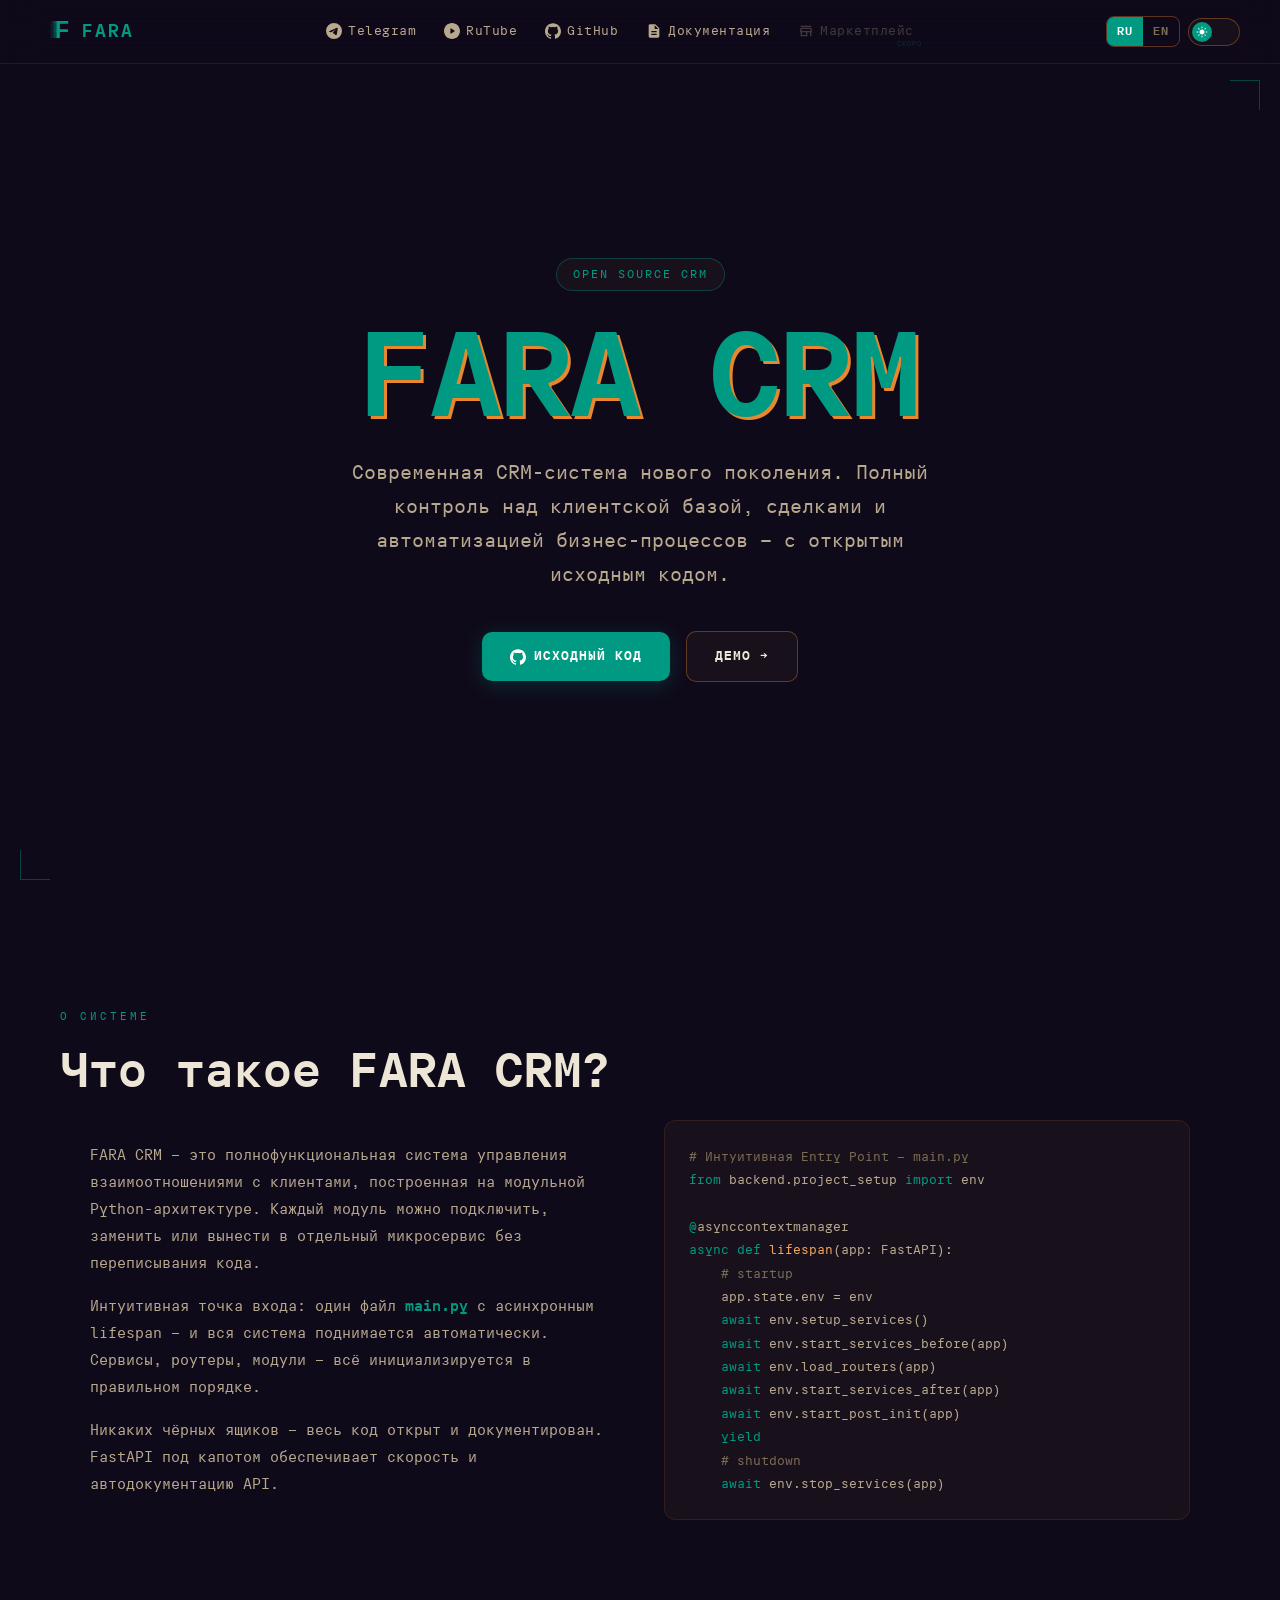
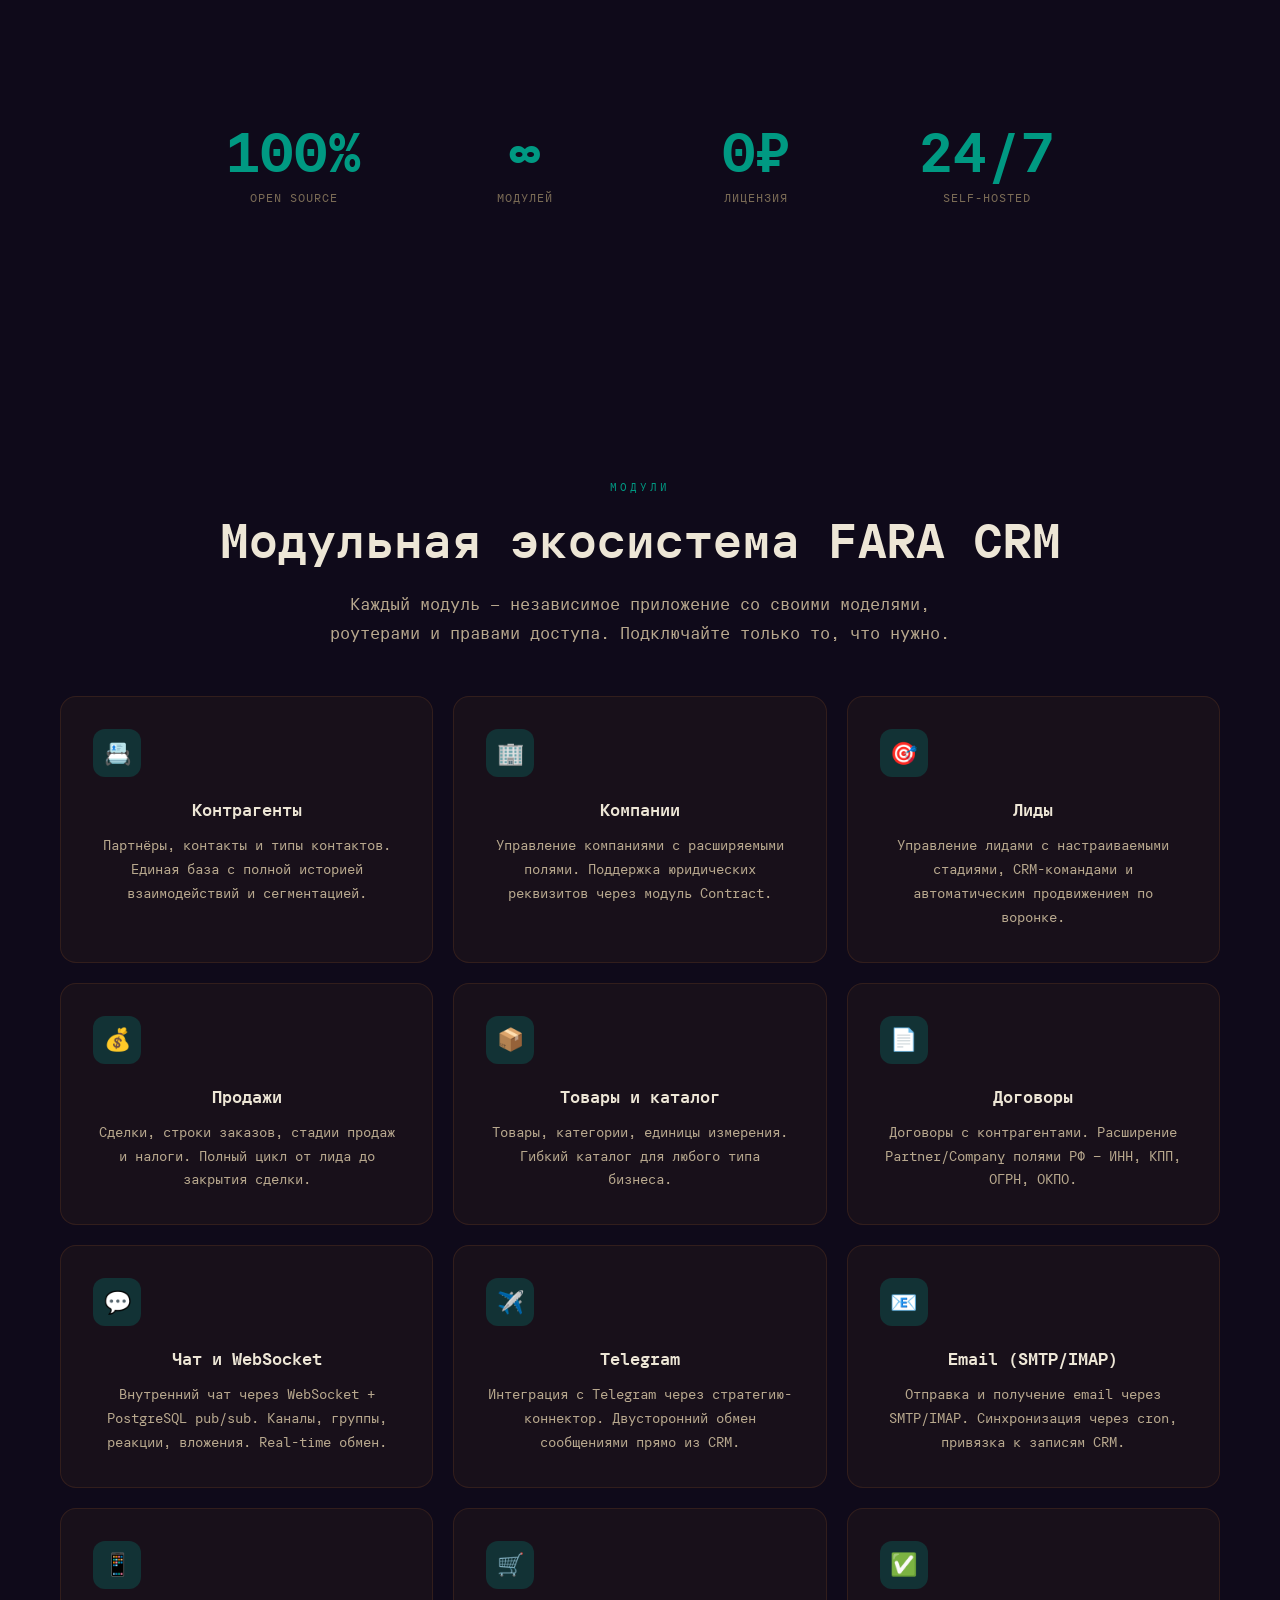
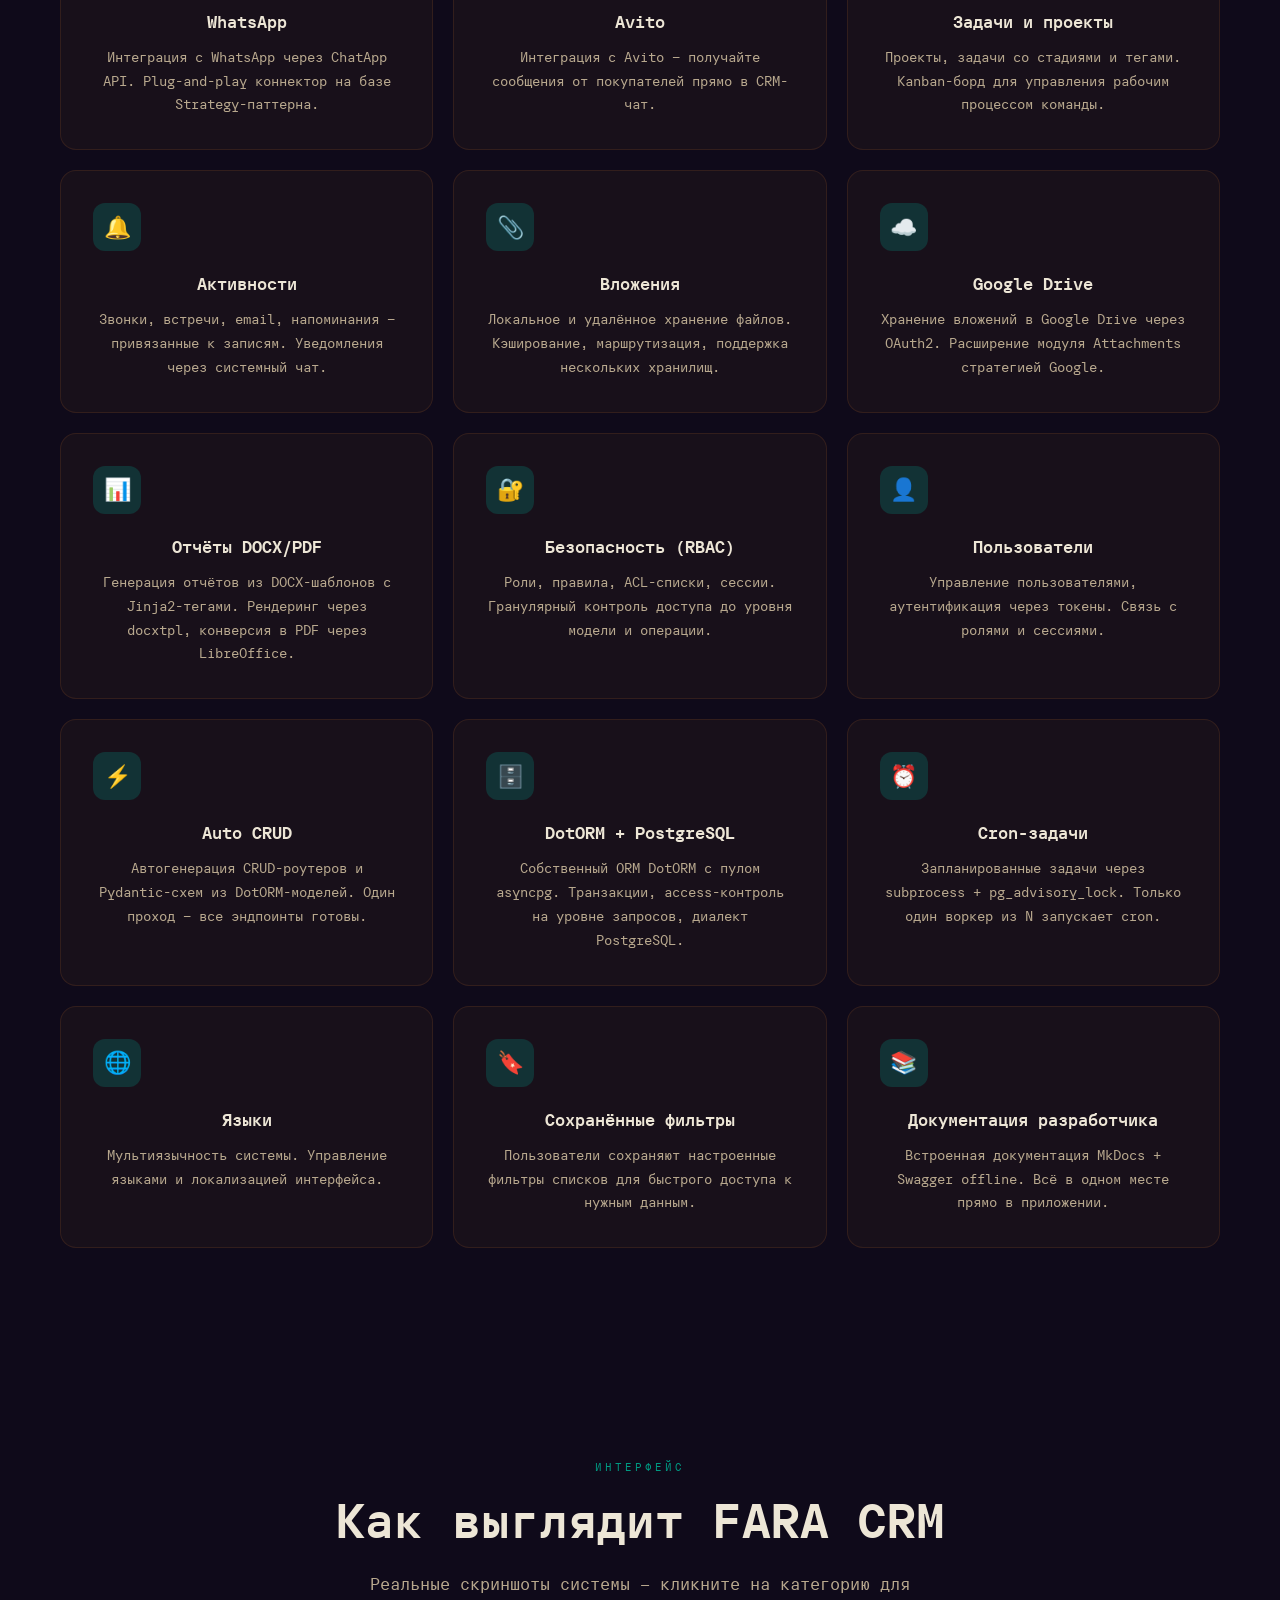
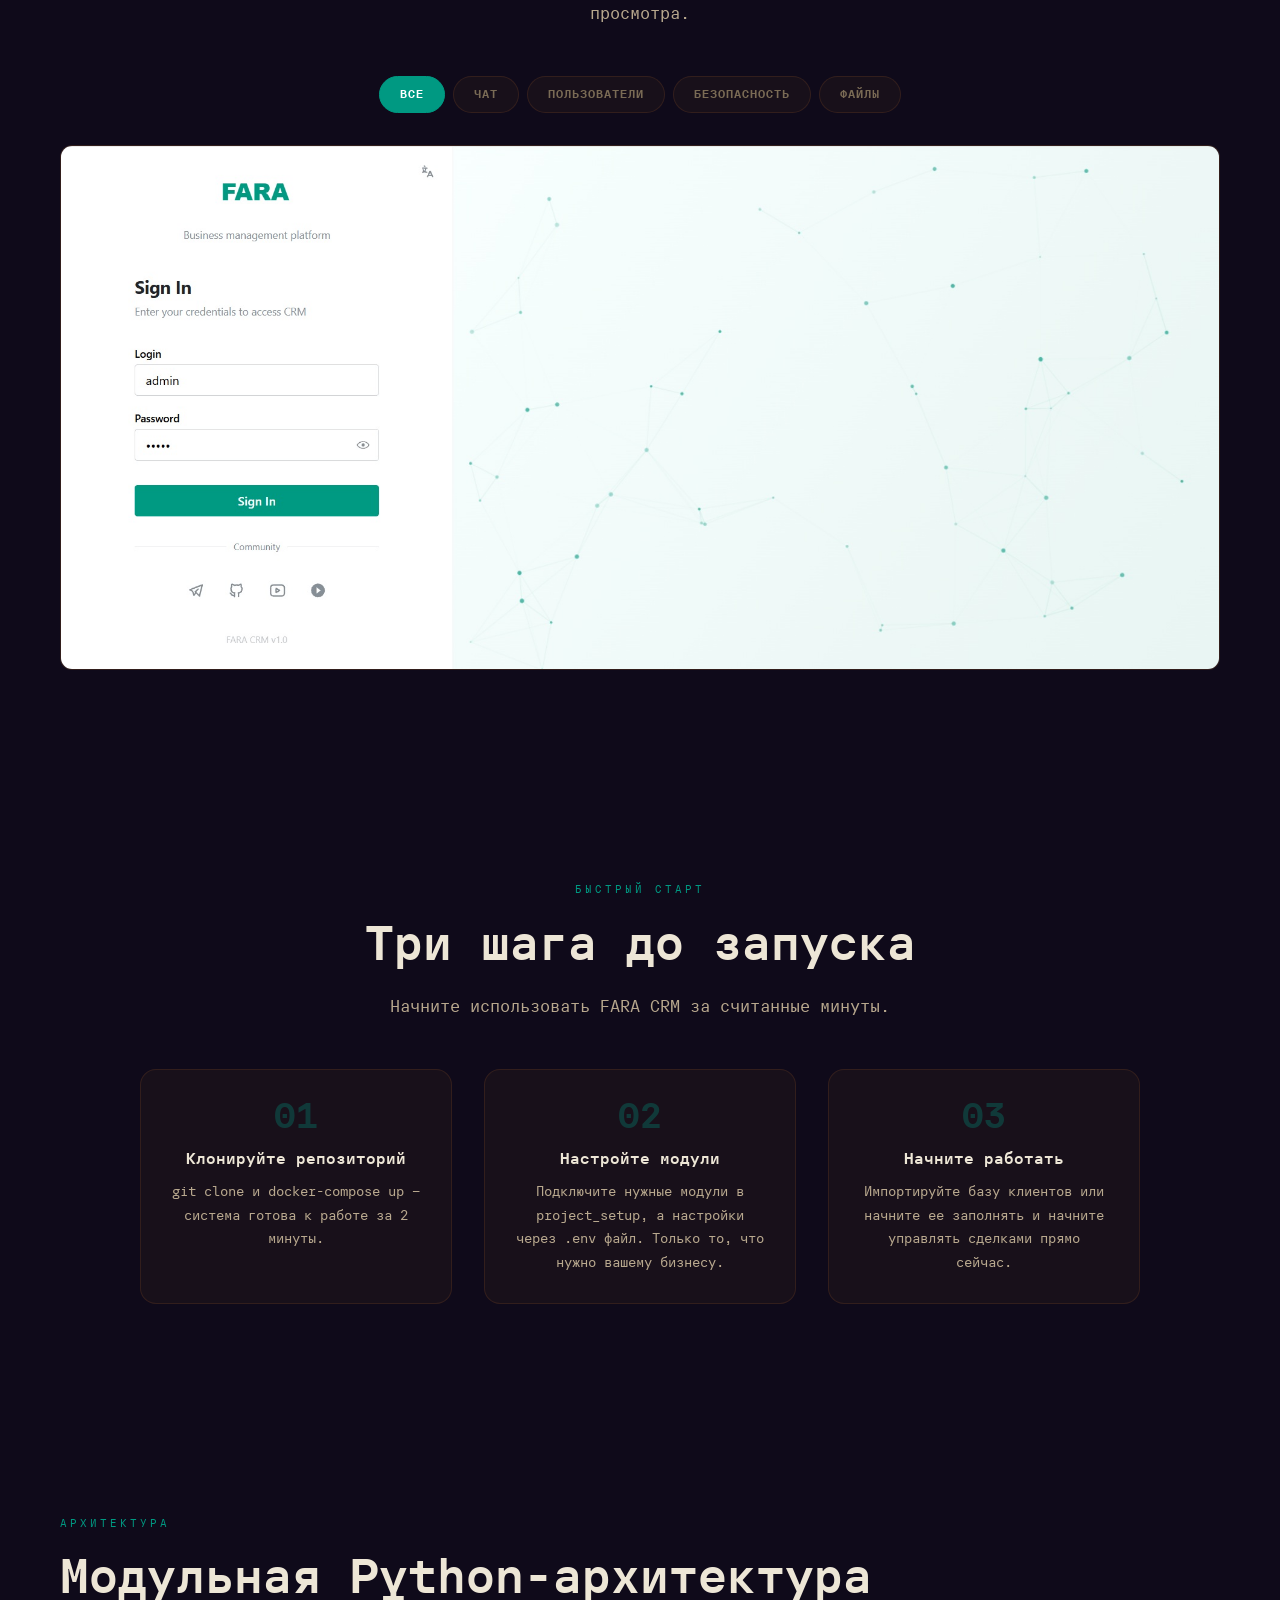
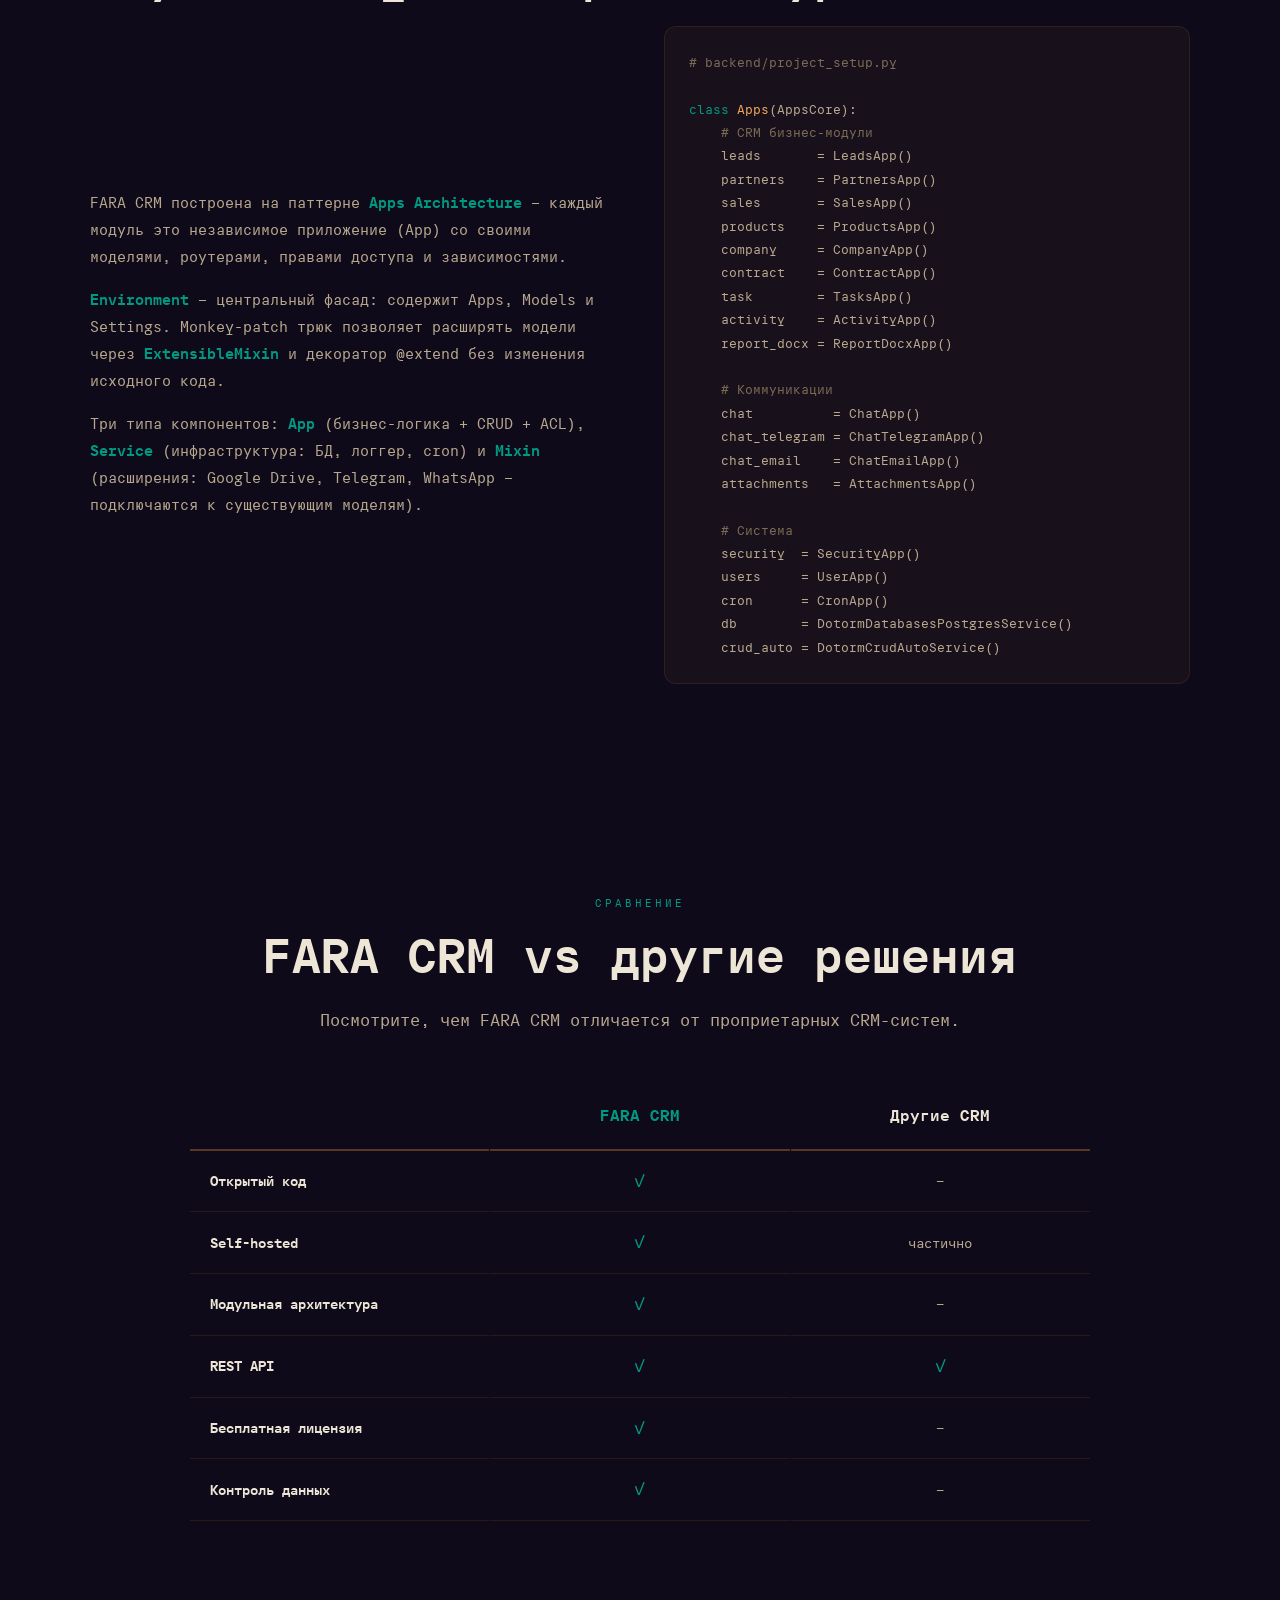
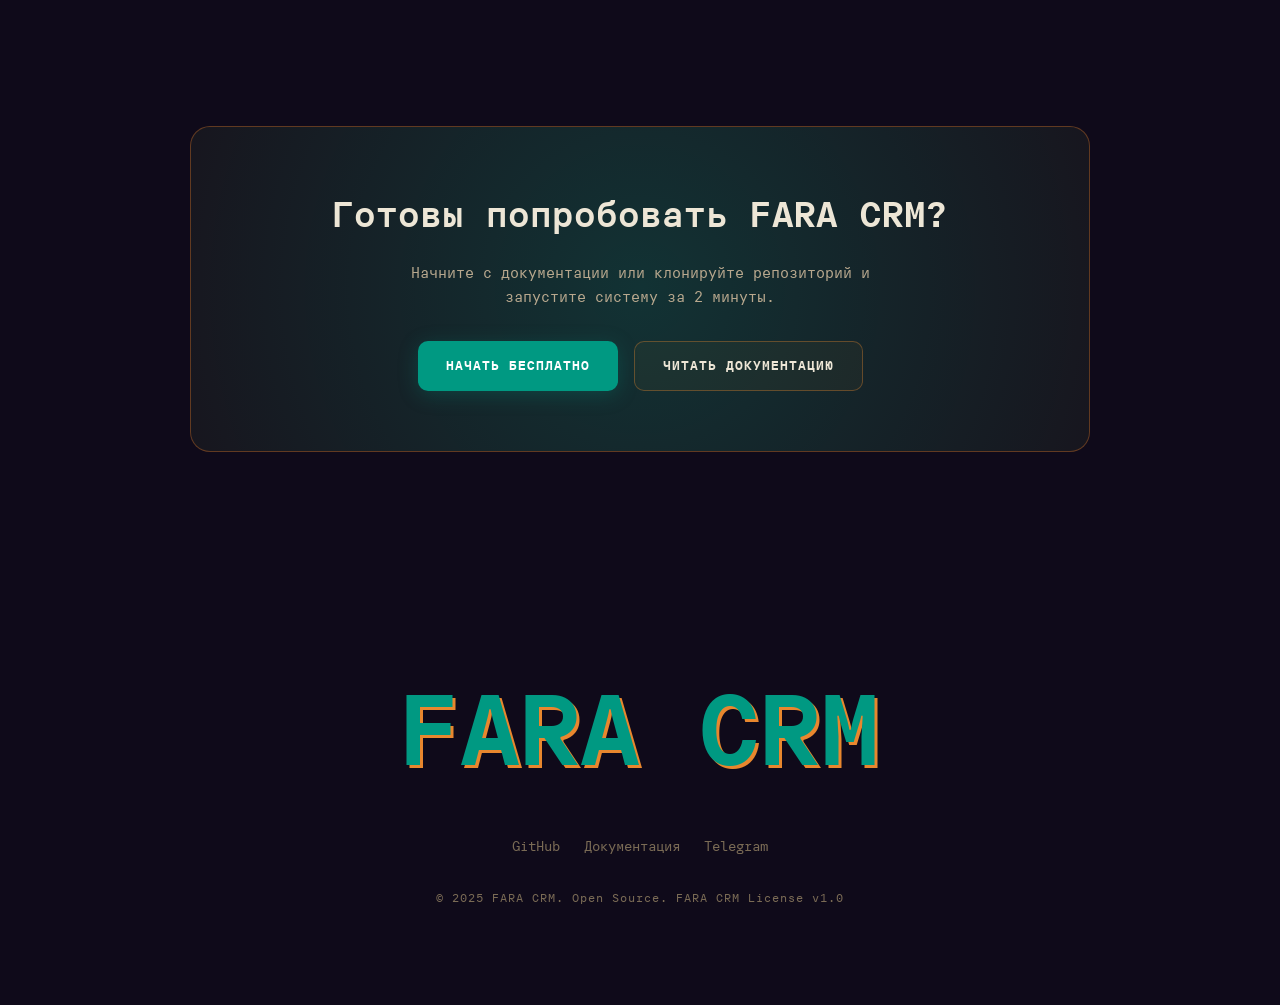
==== commit c4e00734: "[ADD] rutube real channel" ====
--- a/index.html
+++ b/index.html
@@ -6,6 +6,19 @@
   <meta name="description" content="FARA CRM — современная CRM-система нового поколения" />
   <title>FARA CRM</title>
   <link rel="icon" href="./images/favicon.svg" type="image/svg+xml" />
+  <!-- Yandex.Metrika counter -->
+  <script type="text/javascript">
+      (function(m,e,t,r,i,k,a){
+          m[i]=m[i]||function(){(m[i].a=m[i].a||[]).push(arguments)};
+          m[i].l=1*new Date();
+          for (var j = 0; j < document.scripts.length; j++) {if (document.scripts[j].src === r) { return; }}
+          k=e.createElement(t),a=e.getElementsByTagName(t)[0],k.async=1,k.src=r,a.parentNode.insertBefore(k,a)
+      })(window, document,'script','https://mc.yandex.ru/metrika/tag.js?id=106794518', 'ym');
+
+      ym(106794518, 'init', {ssr:true, webvisor:true, clickmap:true, ecommerce:"dataLayer", referrer: document.referrer, url: location.href, accurateTrackBounce:true, trackLinks:true});
+  </script>
+  <noscript><div><img src="https://mc.yandex.ru/watch/106794518" style="position:absolute; left:-9999px;" alt="" /></div></noscript>
+  <!-- /Yandex.Metrika counter -->
   <link rel="stylesheet" href="./fonts/fonts.css" />
   <link rel="stylesheet" href="./fonts/font-awesome.css" />
   <link rel="stylesheet" href="./styles/globals.css" />
@@ -22,15 +35,15 @@
     </a>
     <div class="topnav__burger" onclick="document.querySelector('.topnav__links').classList.toggle('open')"><span></span><span></span><span></span></div>
     <div class="topnav__links">
-      <a href="https://telegram.me/eurodoo" target="_blank" class="topnav__link" title="Telegram">
+      <a href="https://t.me/faracrm" target="_blank" class="topnav__link" title="Telegram">
         <svg viewBox="0 0 24 24" fill="currentColor"><path d="M11.944 0A12 12 0 0 0 0 12a12 12 0 0 0 12 12 12 12 0 0 0 12-12A12 12 0 0 0 12 0a12 12 0 0 0-.056 0zm4.962 7.224c.1-.002.321.023.465.14a.506.506 0 0 1 .171.325c.016.093.036.306.02.472-.18 1.898-.962 6.502-1.36 8.627-.168.9-.499 1.201-.82 1.23-.696.065-1.225-.46-1.9-.902-1.056-.693-1.653-1.124-2.678-1.8-1.185-.78-.417-1.21.258-1.91.177-.184 3.247-2.977 3.307-3.23.007-.032.014-.15-.056-.212s-.174-.041-.249-.024c-.106.024-1.793 1.14-5.061 3.345-.479.33-.913.49-1.302.48-.428-.008-1.252-.241-1.865-.44-.752-.245-1.349-.374-1.297-.789.027-.216.325-.437.893-.663 3.498-1.524 5.83-2.529 6.998-3.014 3.332-1.386 4.025-1.627 4.476-1.635z"/></svg>
         <span>Telegram</span>
       </a>
-      <a href="https://youtube.com/@faracrm" target="_blank" class="topnav__link" title="YouTube">
+      <!-- <a href="https://youtube.com/@faracrm" target="_blank" class="topnav__link" title="YouTube">
         <svg viewBox="0 0 24 24" fill="currentColor"><path d="M23.498 6.186a3.016 3.016 0 0 0-2.122-2.136C19.505 3.545 12 3.545 12 3.545s-7.505 0-9.377.505A3.017 3.017 0 0 0 .502 6.186C0 8.07 0 12 0 12s0 3.93.502 5.814a3.016 3.016 0 0 0 2.122 2.136c1.871.505 9.376.505 9.376.505s7.505 0 9.377-.505a3.015 3.015 0 0 0 2.122-2.136C24 15.93 24 12 24 12s0-3.93-.502-5.814zM9.545 15.568V8.432L15.818 12l-6.273 3.568z"/></svg>
         <span>YouTube</span>
-      </a>
-      <a href="https://rutube.ru/channel/faracrm" target="_blank" class="topnav__link" title="RuTube">
+      </a> -->
+      <a href="https://rutube.ru/channel/75678685/" target="_blank" class="topnav__link" title="RuTube">
         <svg viewBox="0 0 24 24" fill="currentColor"><path d="M12 0C5.376 0 0 5.376 0 12s5.376 12 12 12 12-5.376 12-12S18.624 0 12 0zm3.6 12.72l-4.8 3.12c-.48.36-1.2 0-1.2-.6V8.76c0-.6.72-.96 1.2-.6l4.8 3.12c.48.36.48 1.08 0 1.44z"/></svg>
         <span>RuTube</span>
       </a>
@@ -290,9 +303,9 @@
     <div class="footer__content">
       <h2 class="footer__title">FARA CRM</h2>
       <div class="footer__links">
-        <a href="https://github.com/shurshilov" class="footer__link" target="_blank">GitHub</a>
+        <a href="https://github.com/shurshilov/faracrm" class="footer__link" target="_blank">GitHub</a>
         <a href="https://docs.faracrm.com" class="footer__link" target="_blank"><span data-ru>Документация</span><span data-en>Docs</span></a>
-        <a href="https://telegram.me/eurodoo" class="footer__link" target="_blank">Telegram</a>
+        <a href="https://t.me/faracrm" class="footer__link" target="_blank">Telegram</a>
       </div>
       <p class="footer__copy">© 2025 FARA CRM. Open Source. FARA CRM License v1.0</p>
     </div>
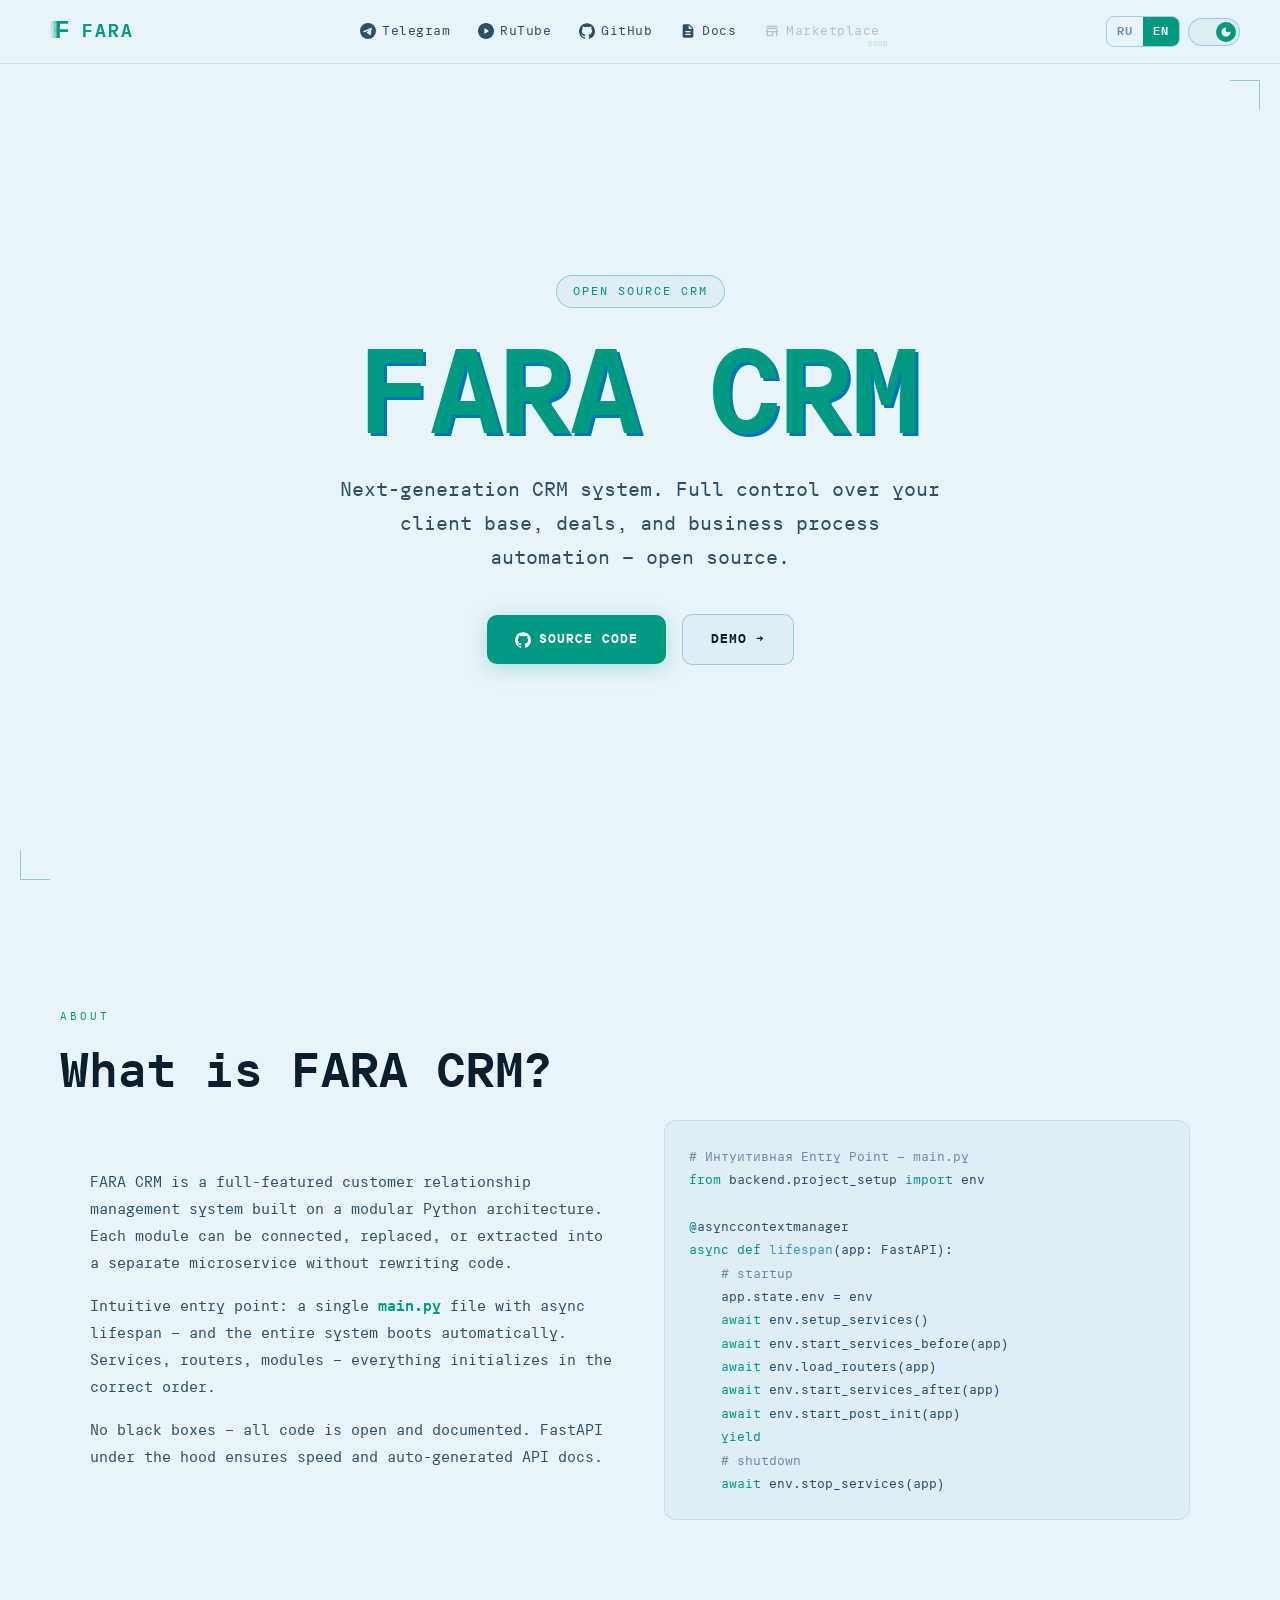
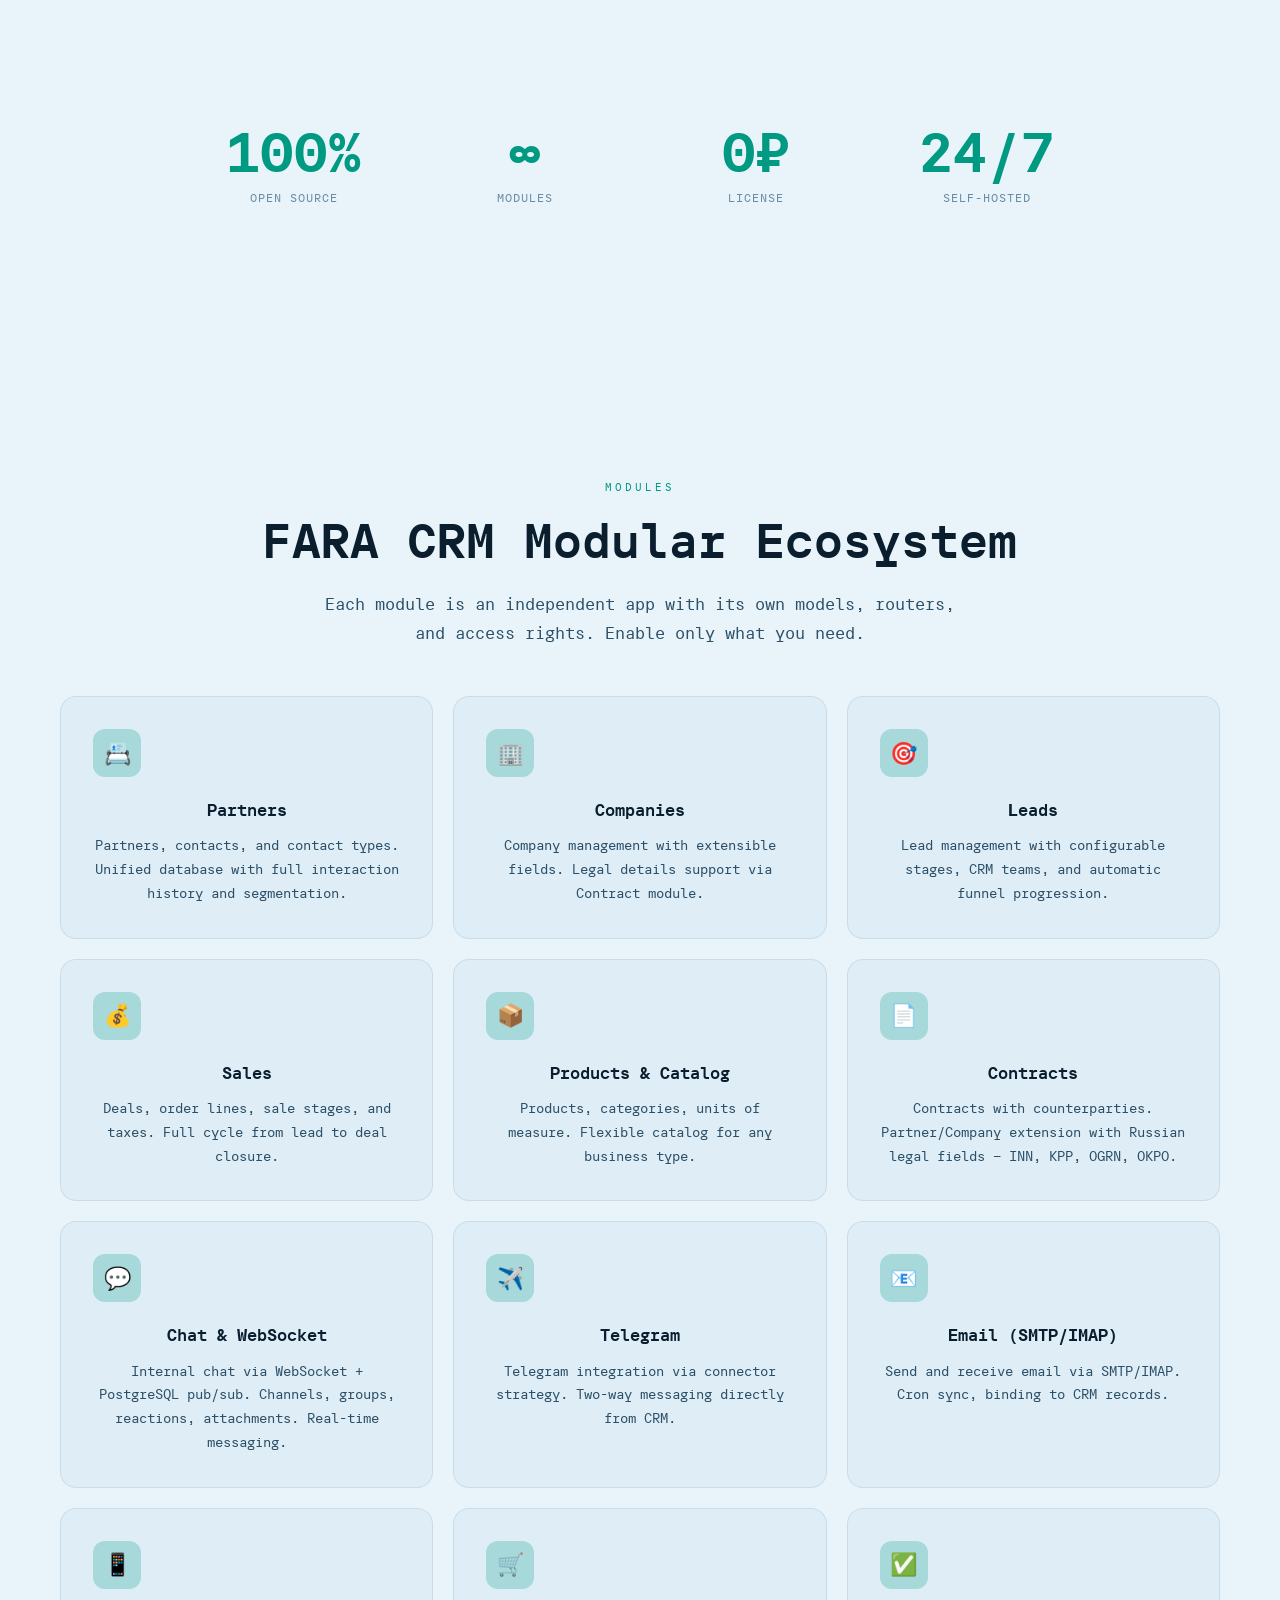
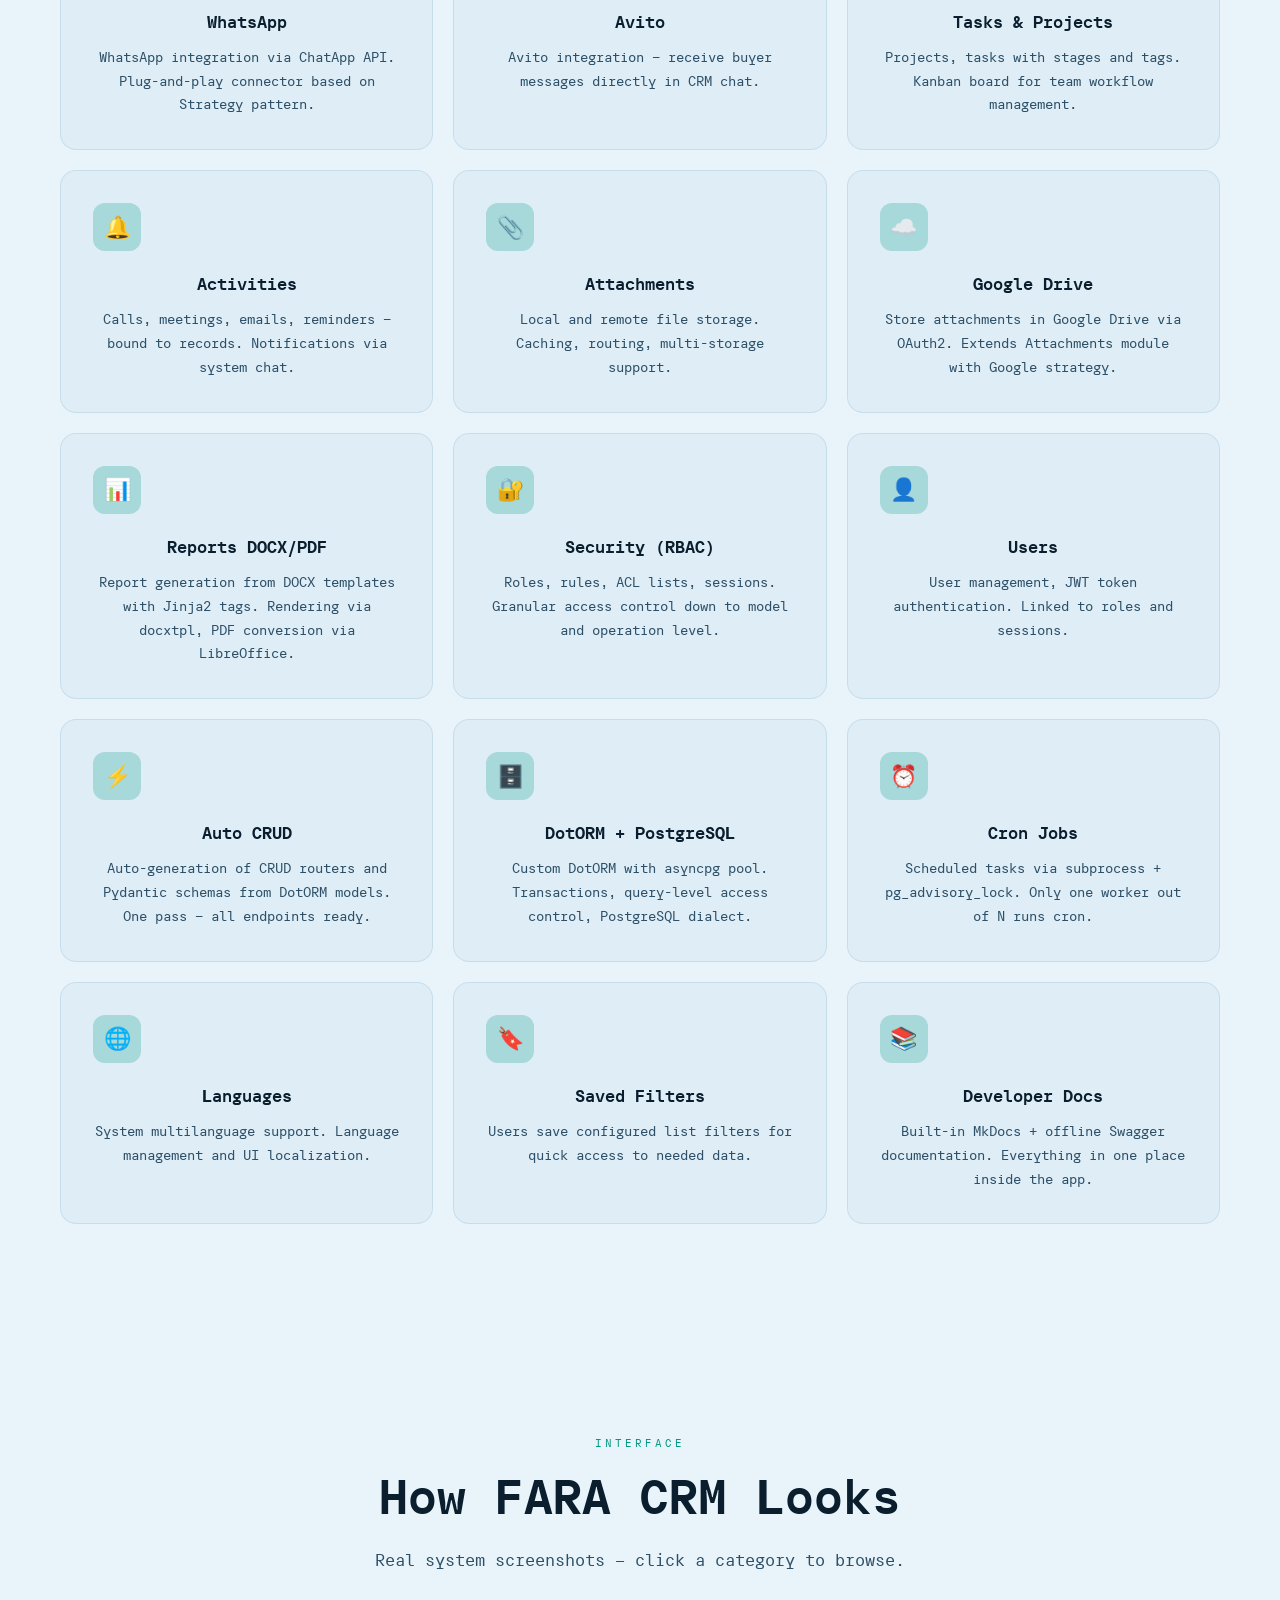
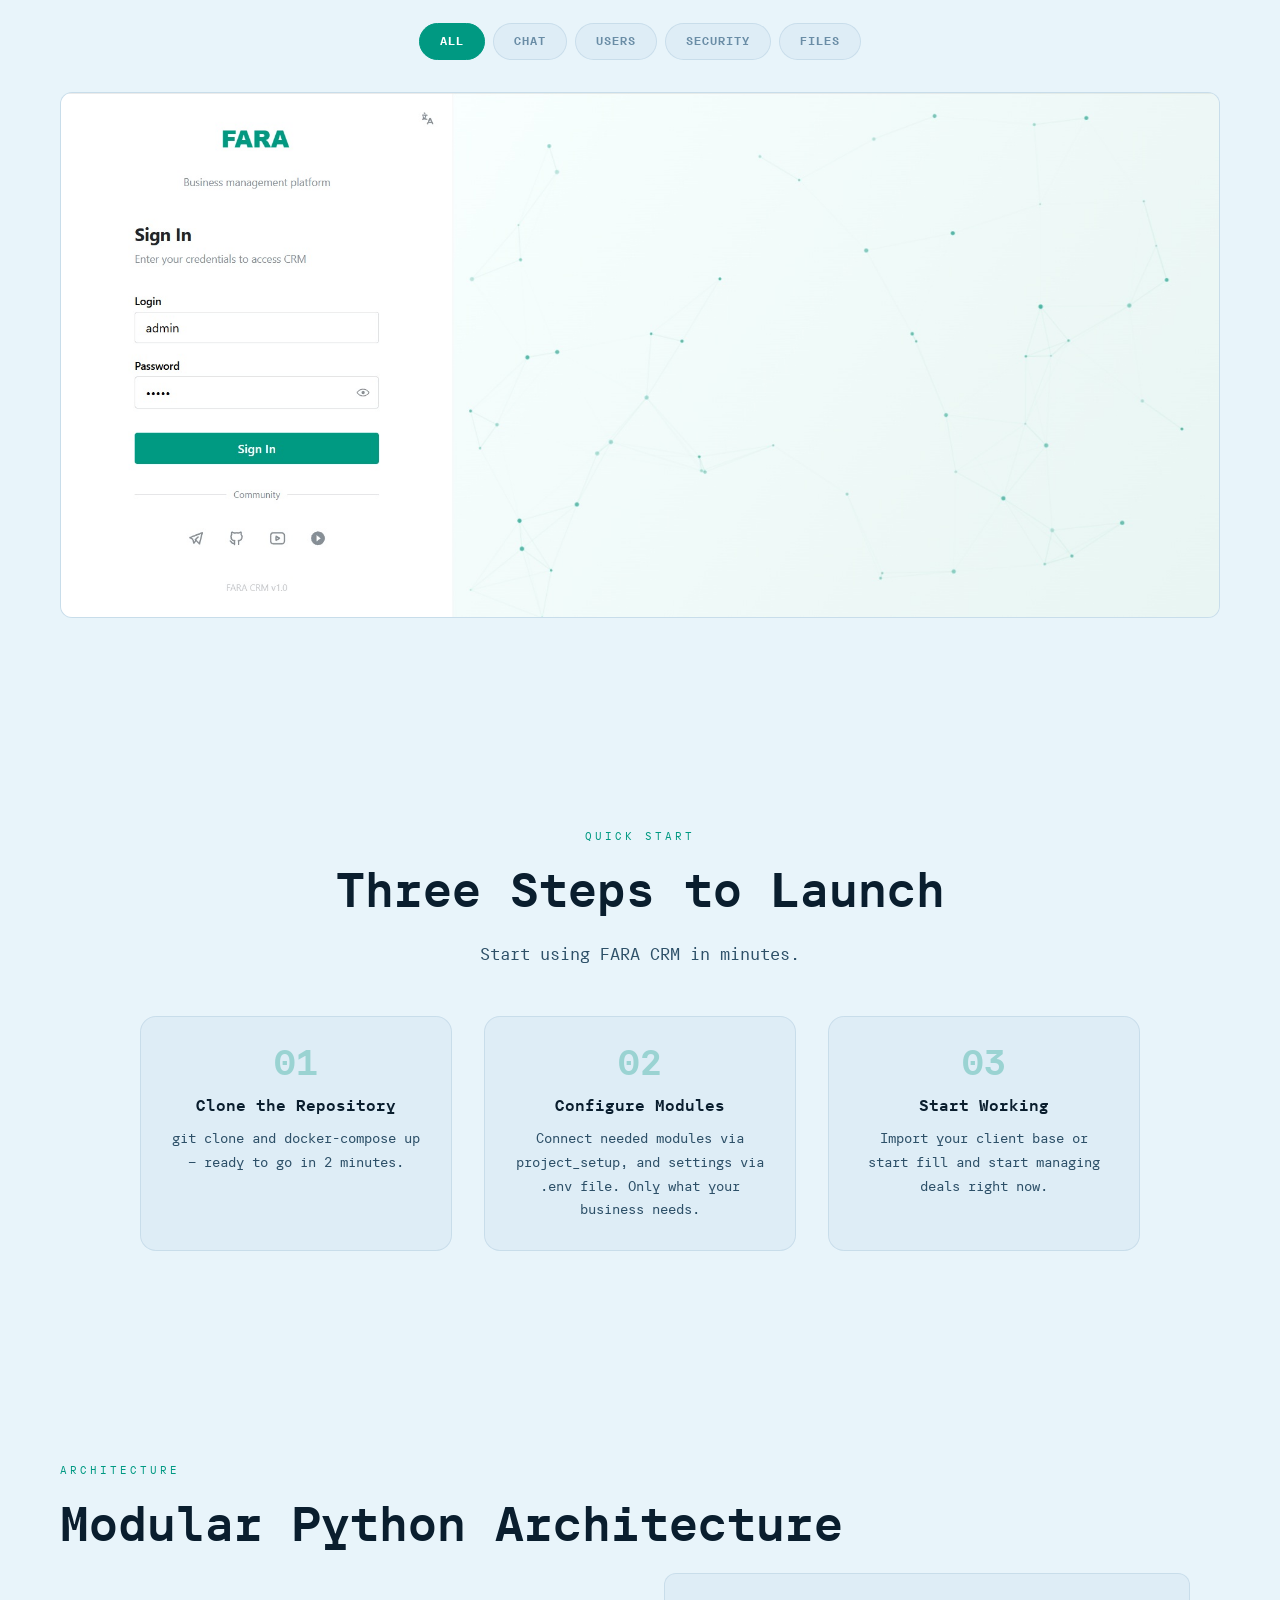
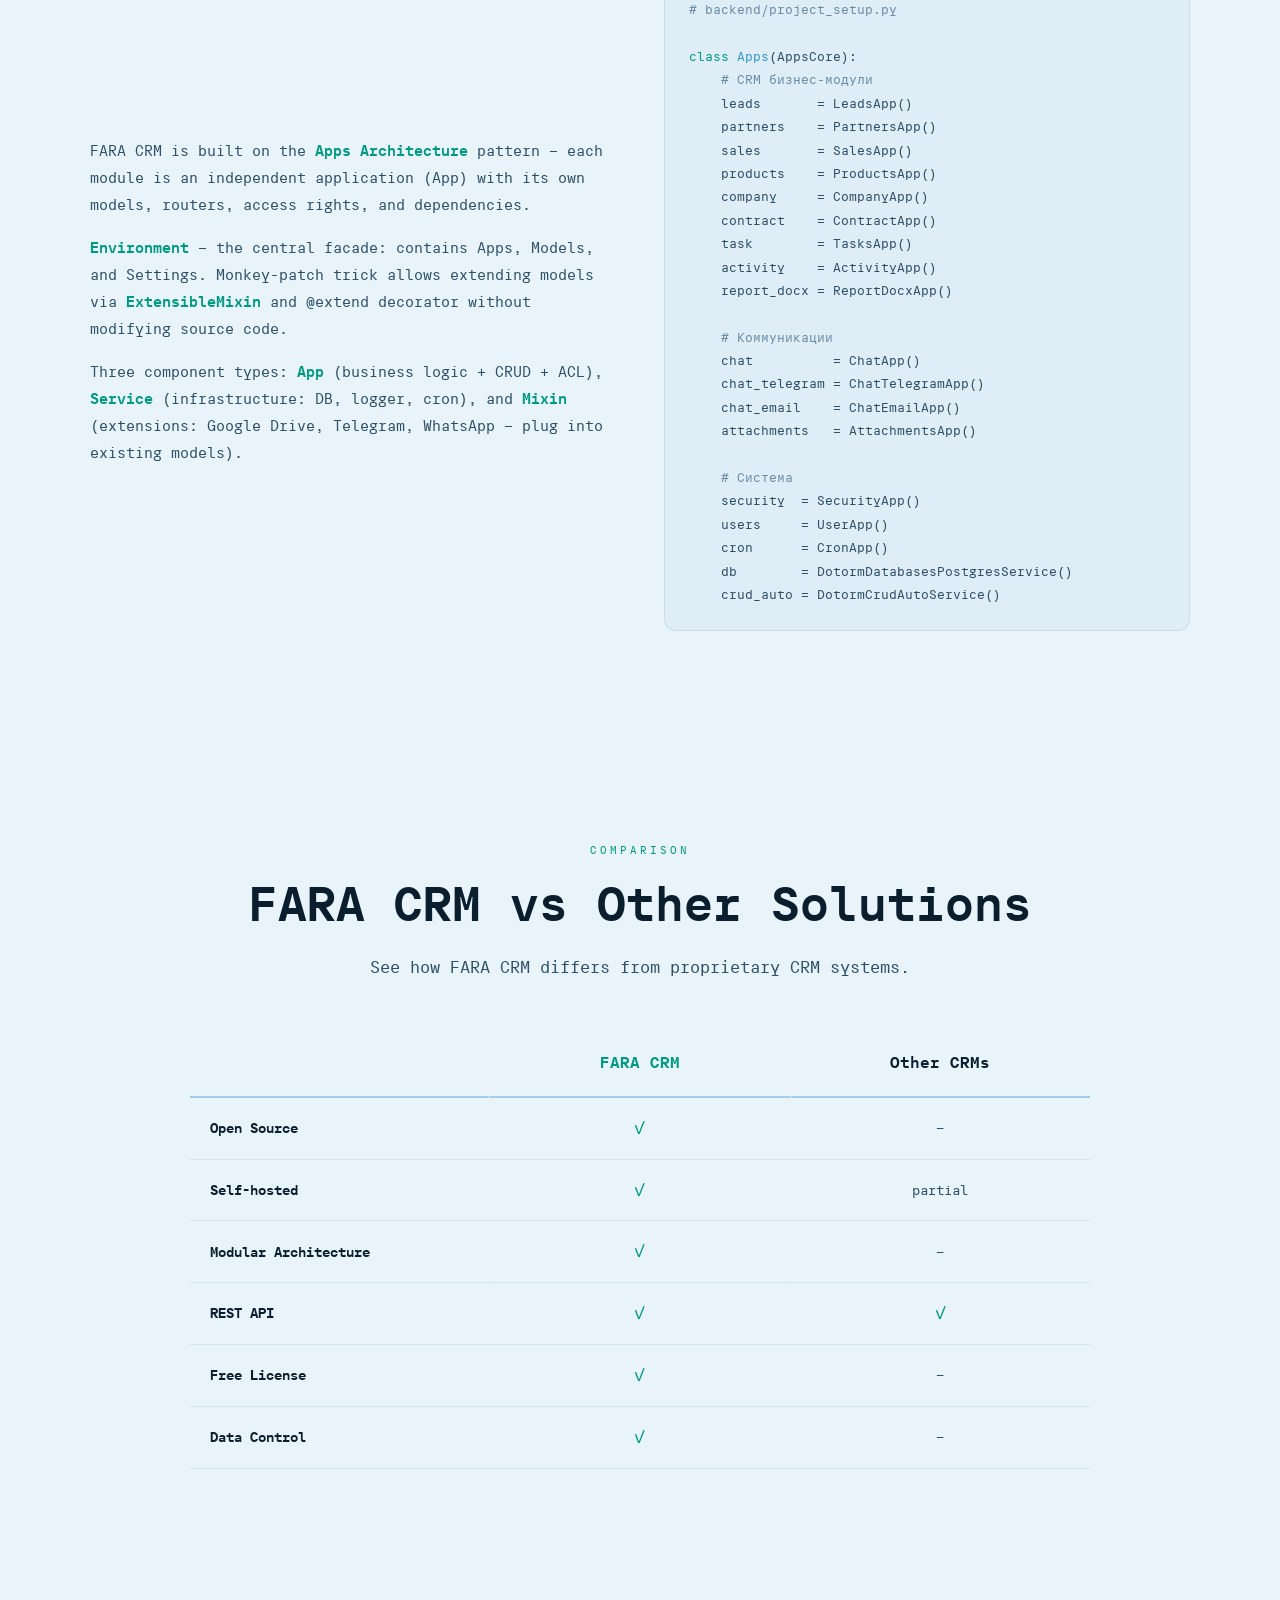
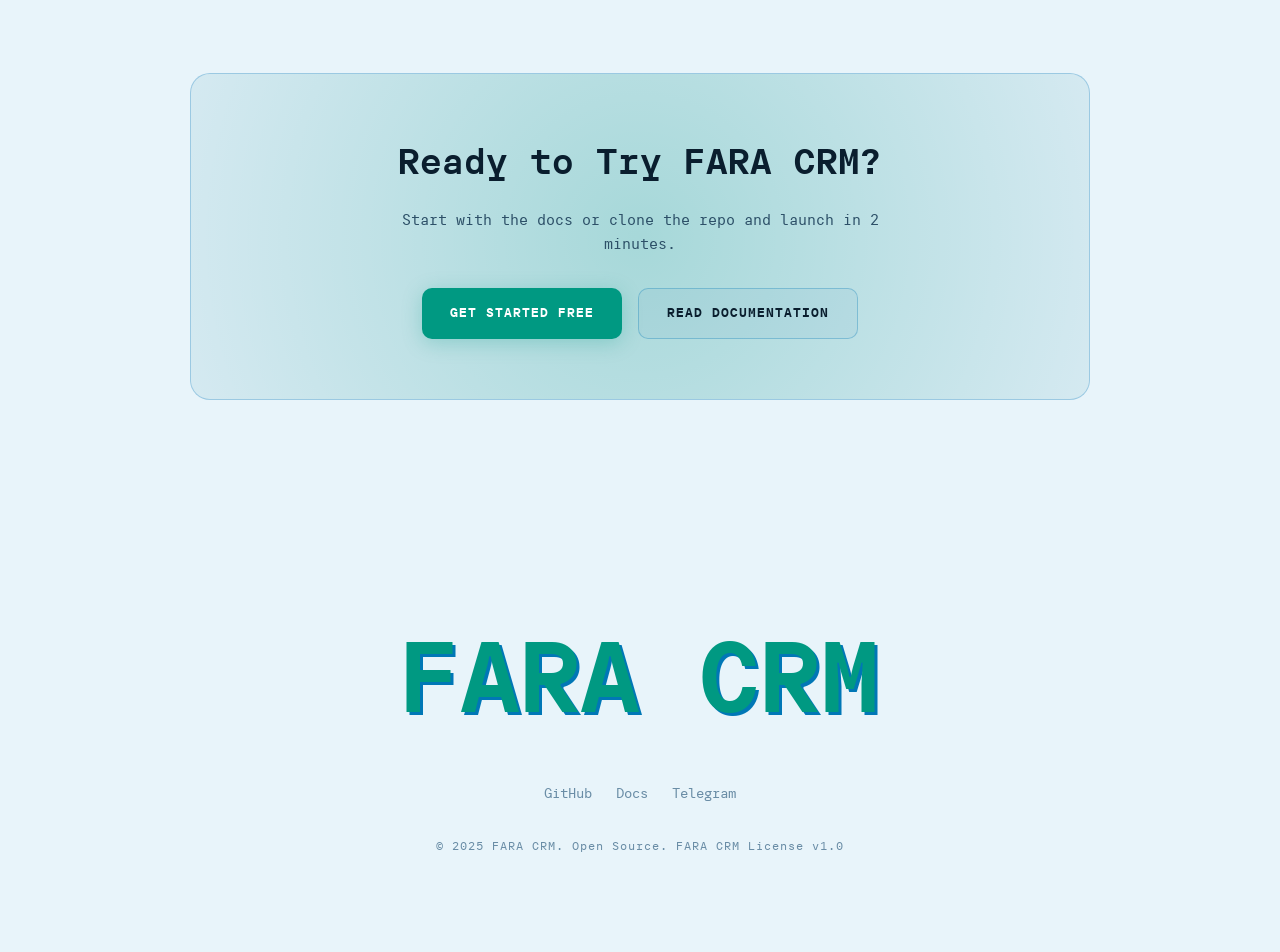
==== commit 0d0c2dc9: "[ADD] check browser lang [ADD] prefers-color-scheme" ====
--- a/index.html
+++ b/index.html
@@ -319,7 +319,16 @@
       h.setAttribute('data-theme', n);
       try { localStorage.setItem('fara-theme', n); } catch(e) {}
     }
-    try { const s = localStorage.getItem('fara-theme'); if (s) document.documentElement.setAttribute('data-theme', s); } catch(e) {}
+    // Init theme: localStorage > browser preference > default dark
+    (function() {
+      try {
+        const saved = localStorage.getItem('fara-theme');
+        if (saved) { document.documentElement.setAttribute('data-theme', saved); return; }
+      } catch(e) {}
+      if (window.matchMedia && window.matchMedia('(prefers-color-scheme: light)').matches) {
+        document.documentElement.setAttribute('data-theme', 'light');
+      }
+    })();
 
     // Language
     function setLang(lang) {
@@ -330,7 +339,15 @@
       document.querySelector('.topnav__link--mp').setAttribute('data-soon', lang === 'ru' ? 'скоро' : 'soon');
       try { localStorage.setItem('fara-lang', lang); } catch(e) {}
     }
-    try { const l = localStorage.getItem('fara-lang'); if (l) setLang(l); } catch(e) {}
+    // Init lang: localStorage > browser locale > default ru
+    (function() {
+      try {
+        const saved = localStorage.getItem('fara-lang');
+        if (saved) { setLang(saved); return; }
+      } catch(e) {}
+      const browserLang = (navigator.language || navigator.userLanguage || 'ru').slice(0, 2).toLowerCase();
+      setLang(browserLang === 'ru' ? 'ru' : 'en');
+    })();
 
     // Scroll reveal
     const obs = new IntersectionObserver(entries => {
--- a/styles/style.css
+++ b/styles/style.css
@@ -33,22 +33,22 @@
 }
 
 /* Маска для header — brush_1 SVG по умолчанию */
-.header__background_mask {
+/* .header__background_mask {
   mask-image: url(../images/image_shapes/brushed/brush_1.svg);
   -webkit-mask-image: url(../images/image_shapes/brushed/brush_1.svg);
   opacity: 0.55;
-}
+} */
 
 /* Маска для footer — brush_2 SVG */
-.footer__background_mask {
+/* .footer__background_mask {
   mask-image: url(../images/image_shapes/brushed/brush_2.svg);
   -webkit-mask-image: url(../images/image_shapes/brushed/brush_2.svg);
   opacity: 0.4;
   filter: hue-rotate(180deg) saturate(1.5);
-}
+} */
 
 /* Новые классы масок (алиасы — те же стили) */
-.hero__mask-image {
+/* .hero__mask-image {
   position: absolute;
   z-index: 0;
   max-width: 100%;
@@ -65,7 +65,7 @@
   -webkit-mask-size: contain;
   opacity: 0.55;
   pointer-events: none;
-}
+} */
 
 .footer__mask {
   position: absolute;
@@ -87,13 +87,13 @@
   pointer-events: none;
 }
 
-@media (prefers-reduced-motion: reduce) {
+/* @media (prefers-reduced-motion: reduce) {
   .header__background_mask,
   .hero__mask-image {
     mask-image: url(../images/image_shapes/brushed/brush_1.svg);
     -webkit-mask-image: url(../images/image_shapes/brushed/brush_1.svg);
   }
-}
+} */
 
 /* ===== TOP NAVIGATION ===== */
 .topnav {
@@ -1074,6 +1074,13 @@
     gap: 32px;
   }
 
+  .acols__code {
+    font-size: 10px;
+    line-height: 1.6;
+    padding: 16px;
+    max-width: calc(100vw - 32px);
+  }
+
   .cmp__cell {
     padding: 10px 8px;
     font-size: 12px;
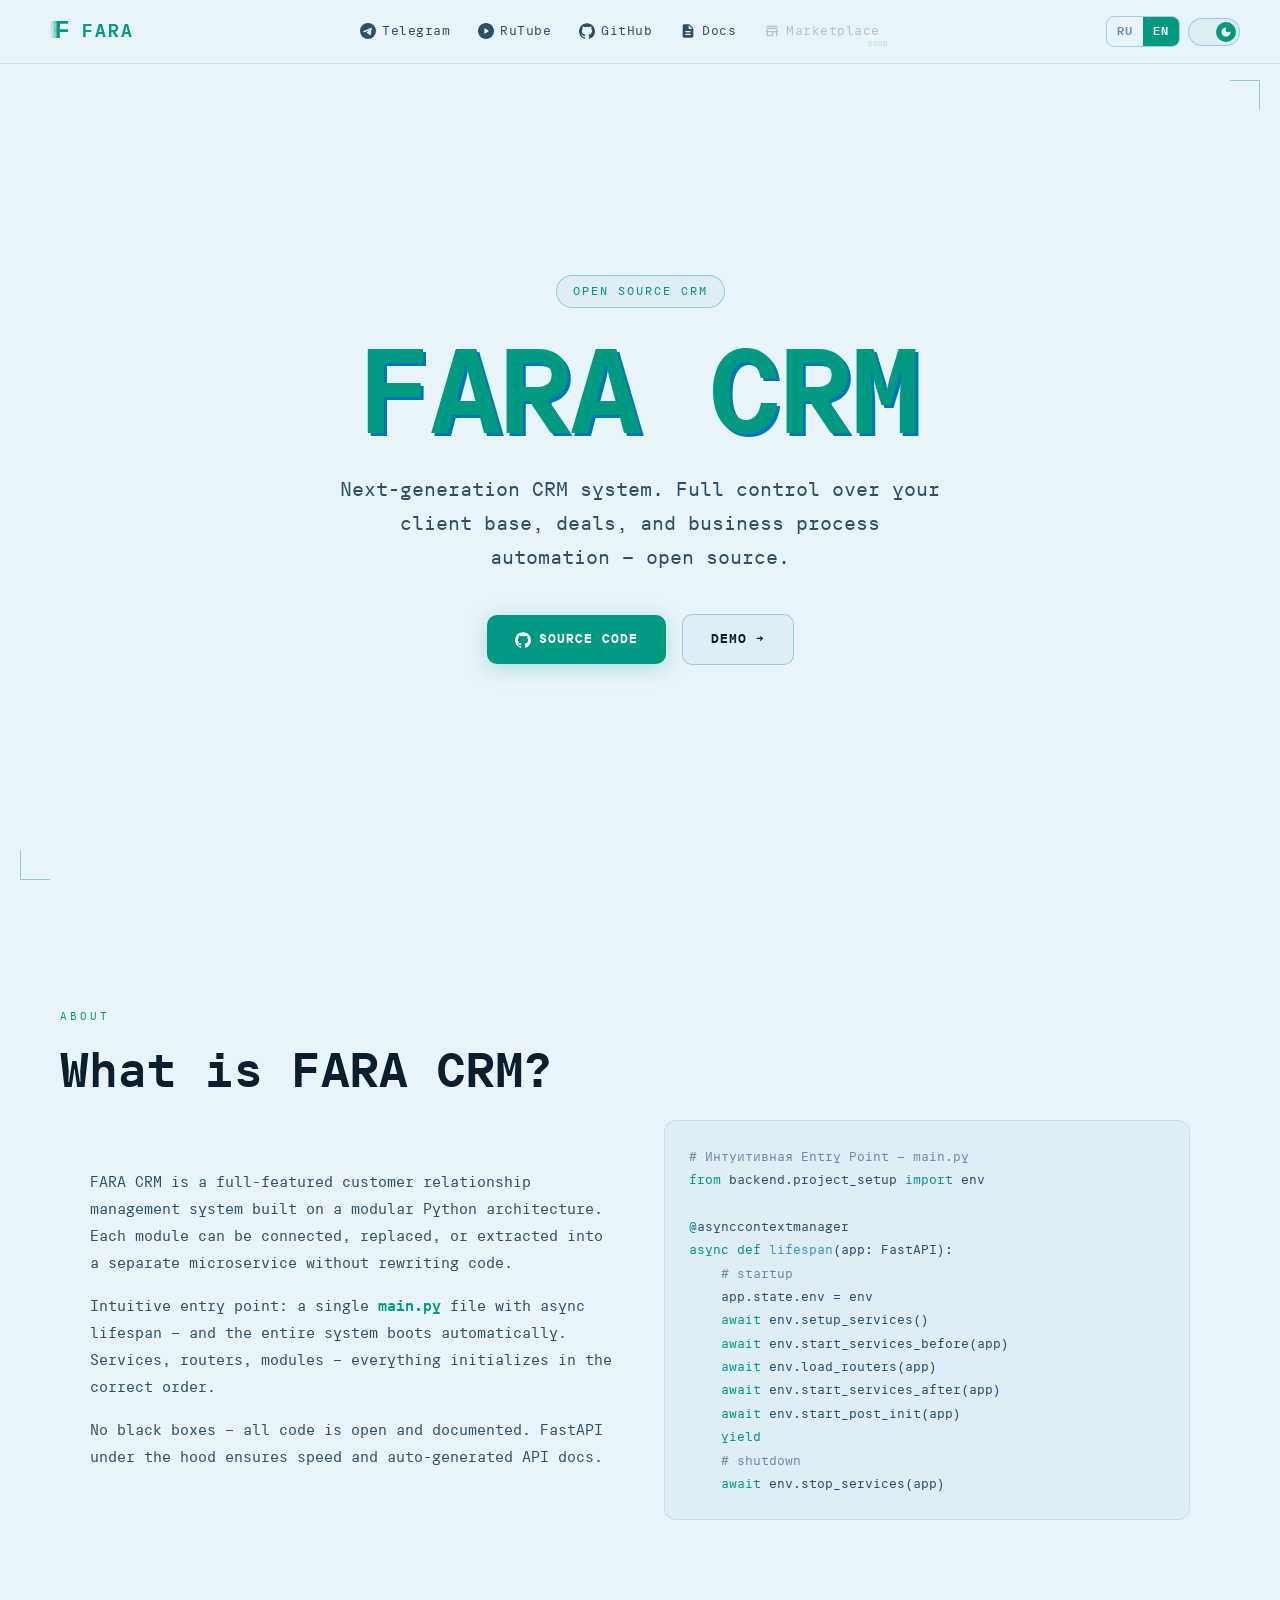
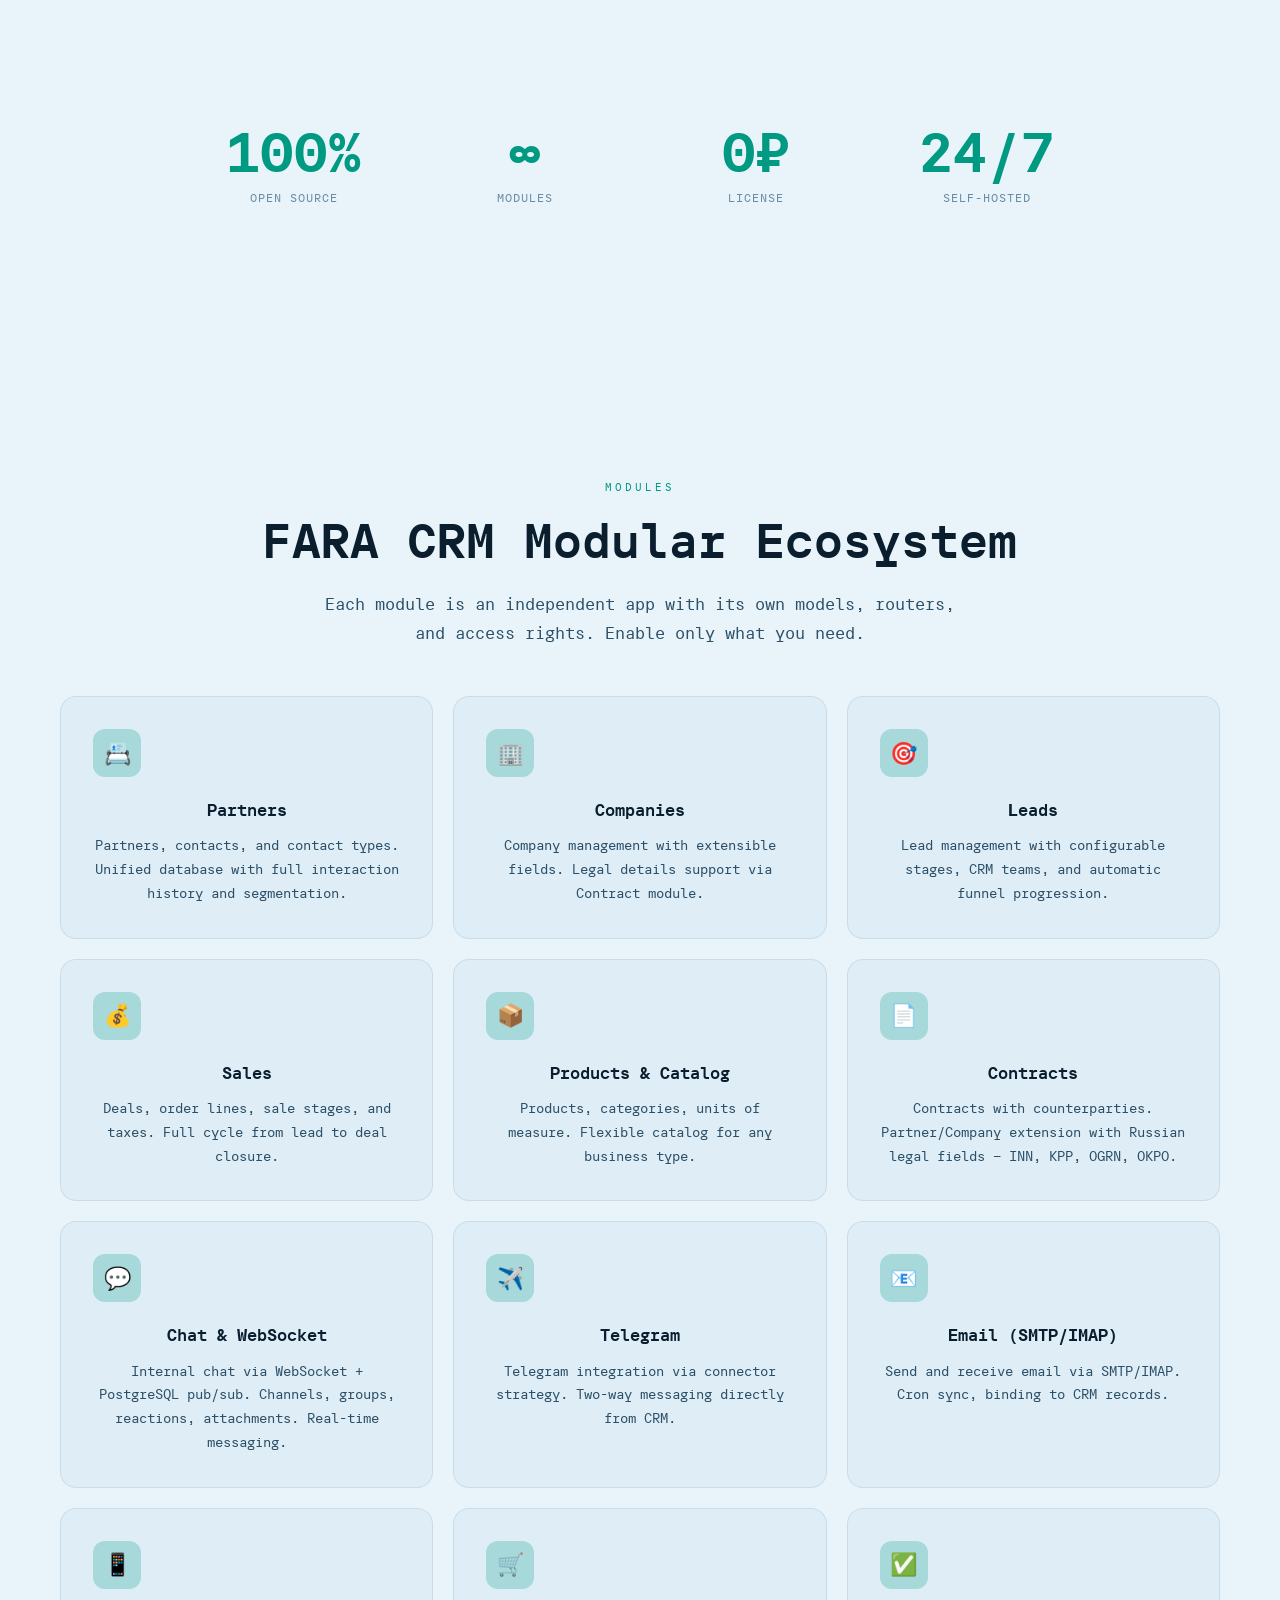
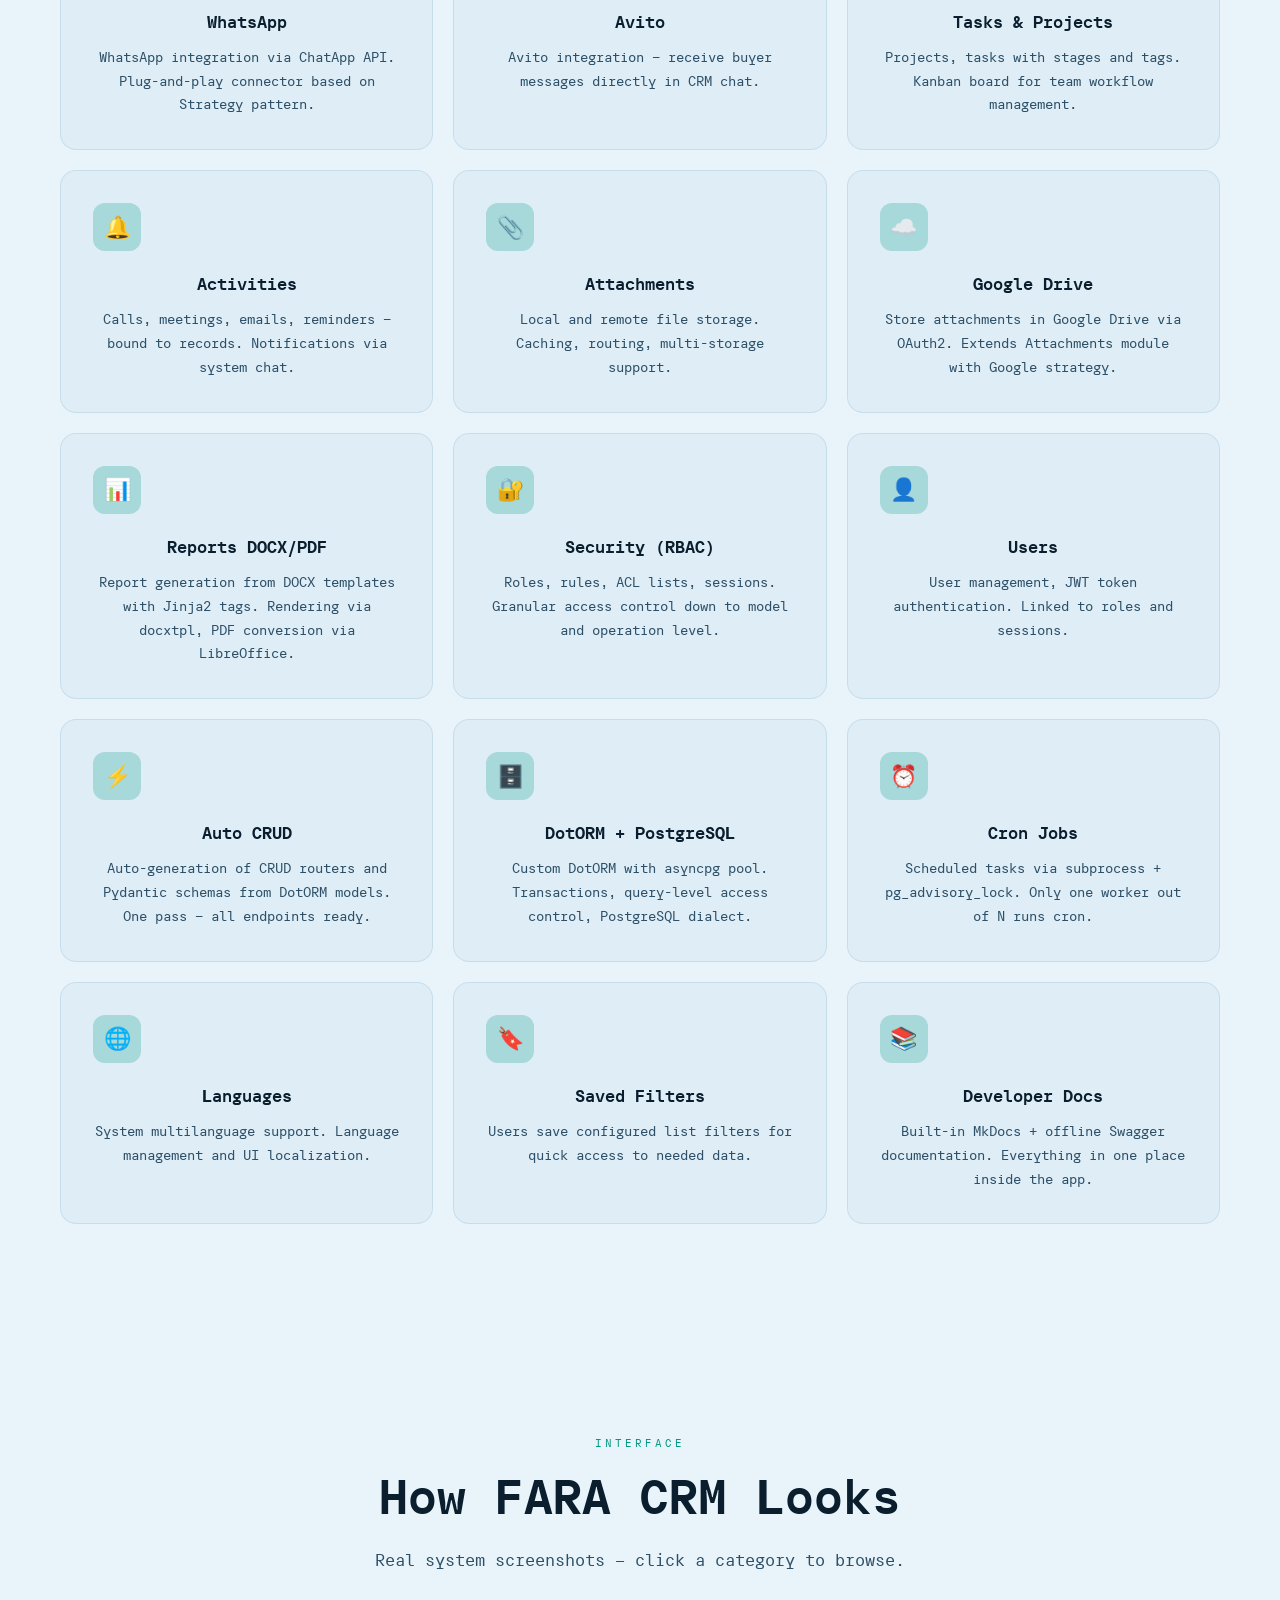
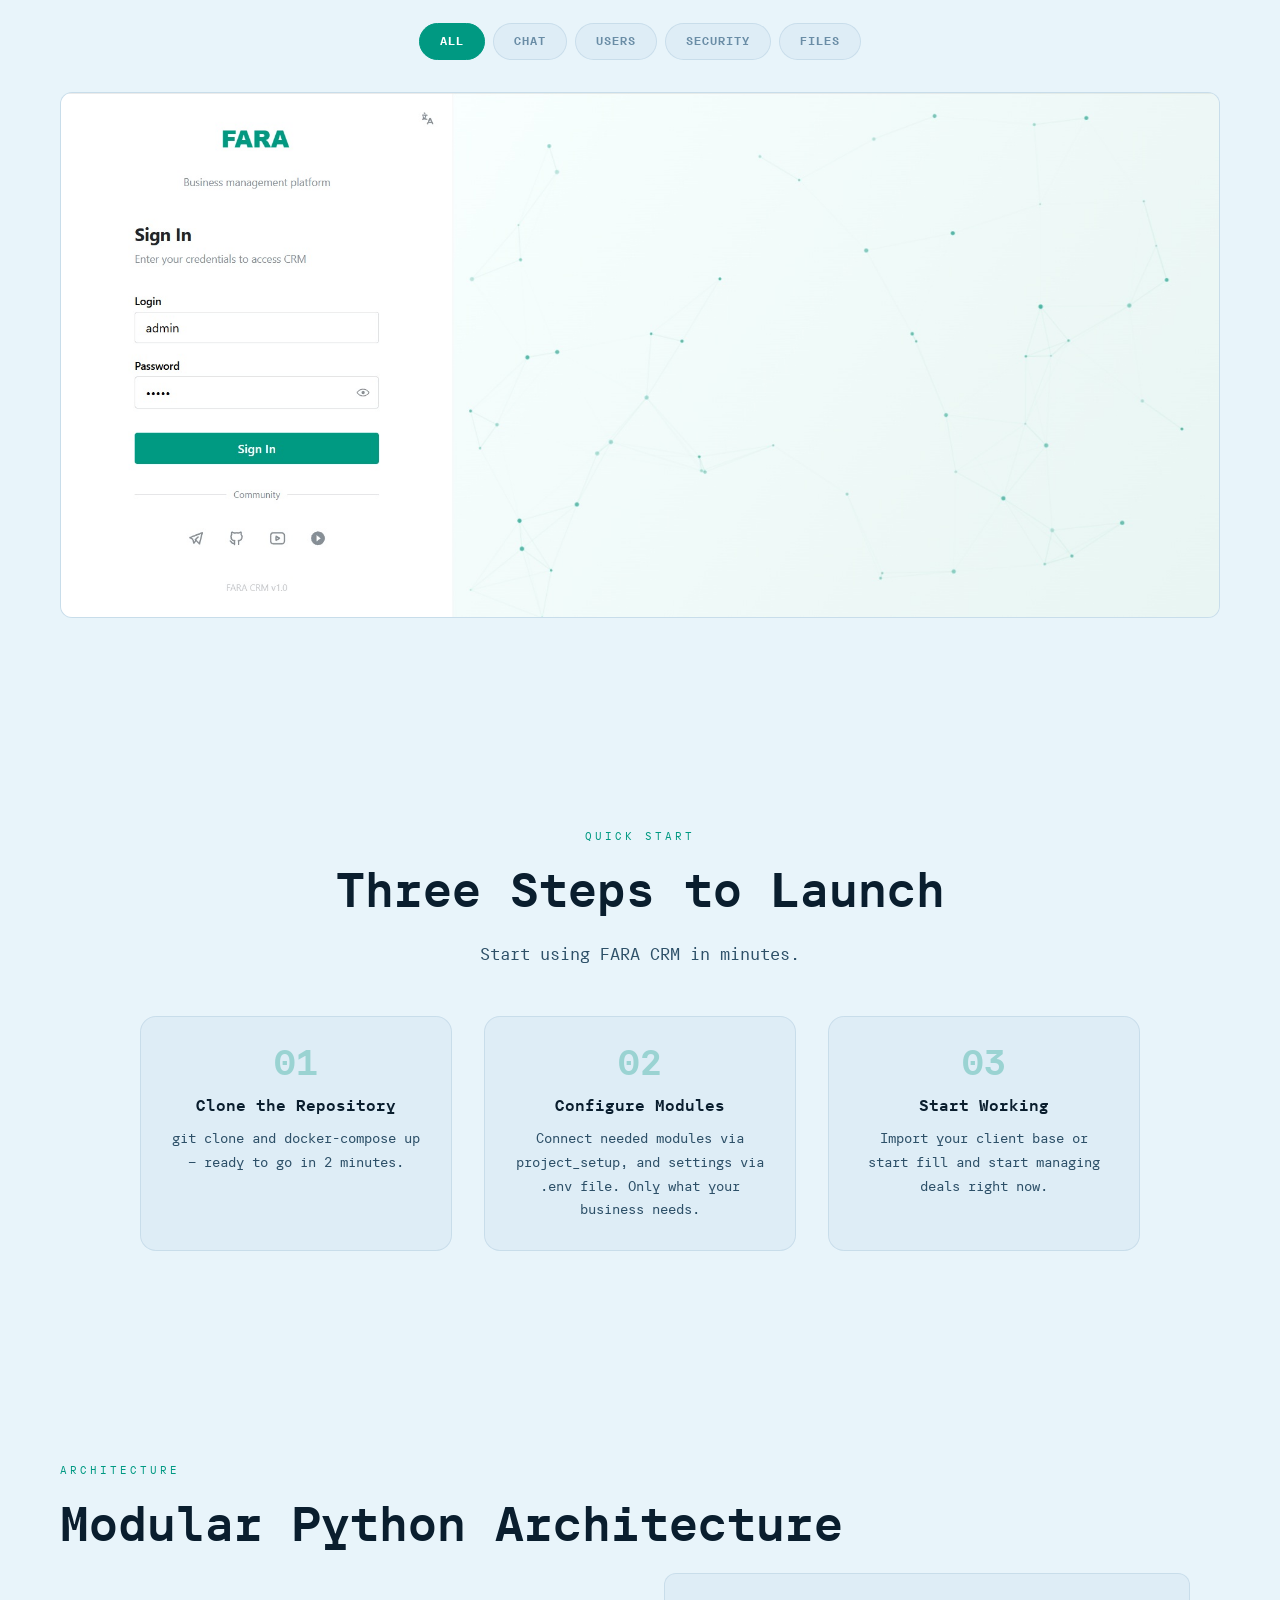
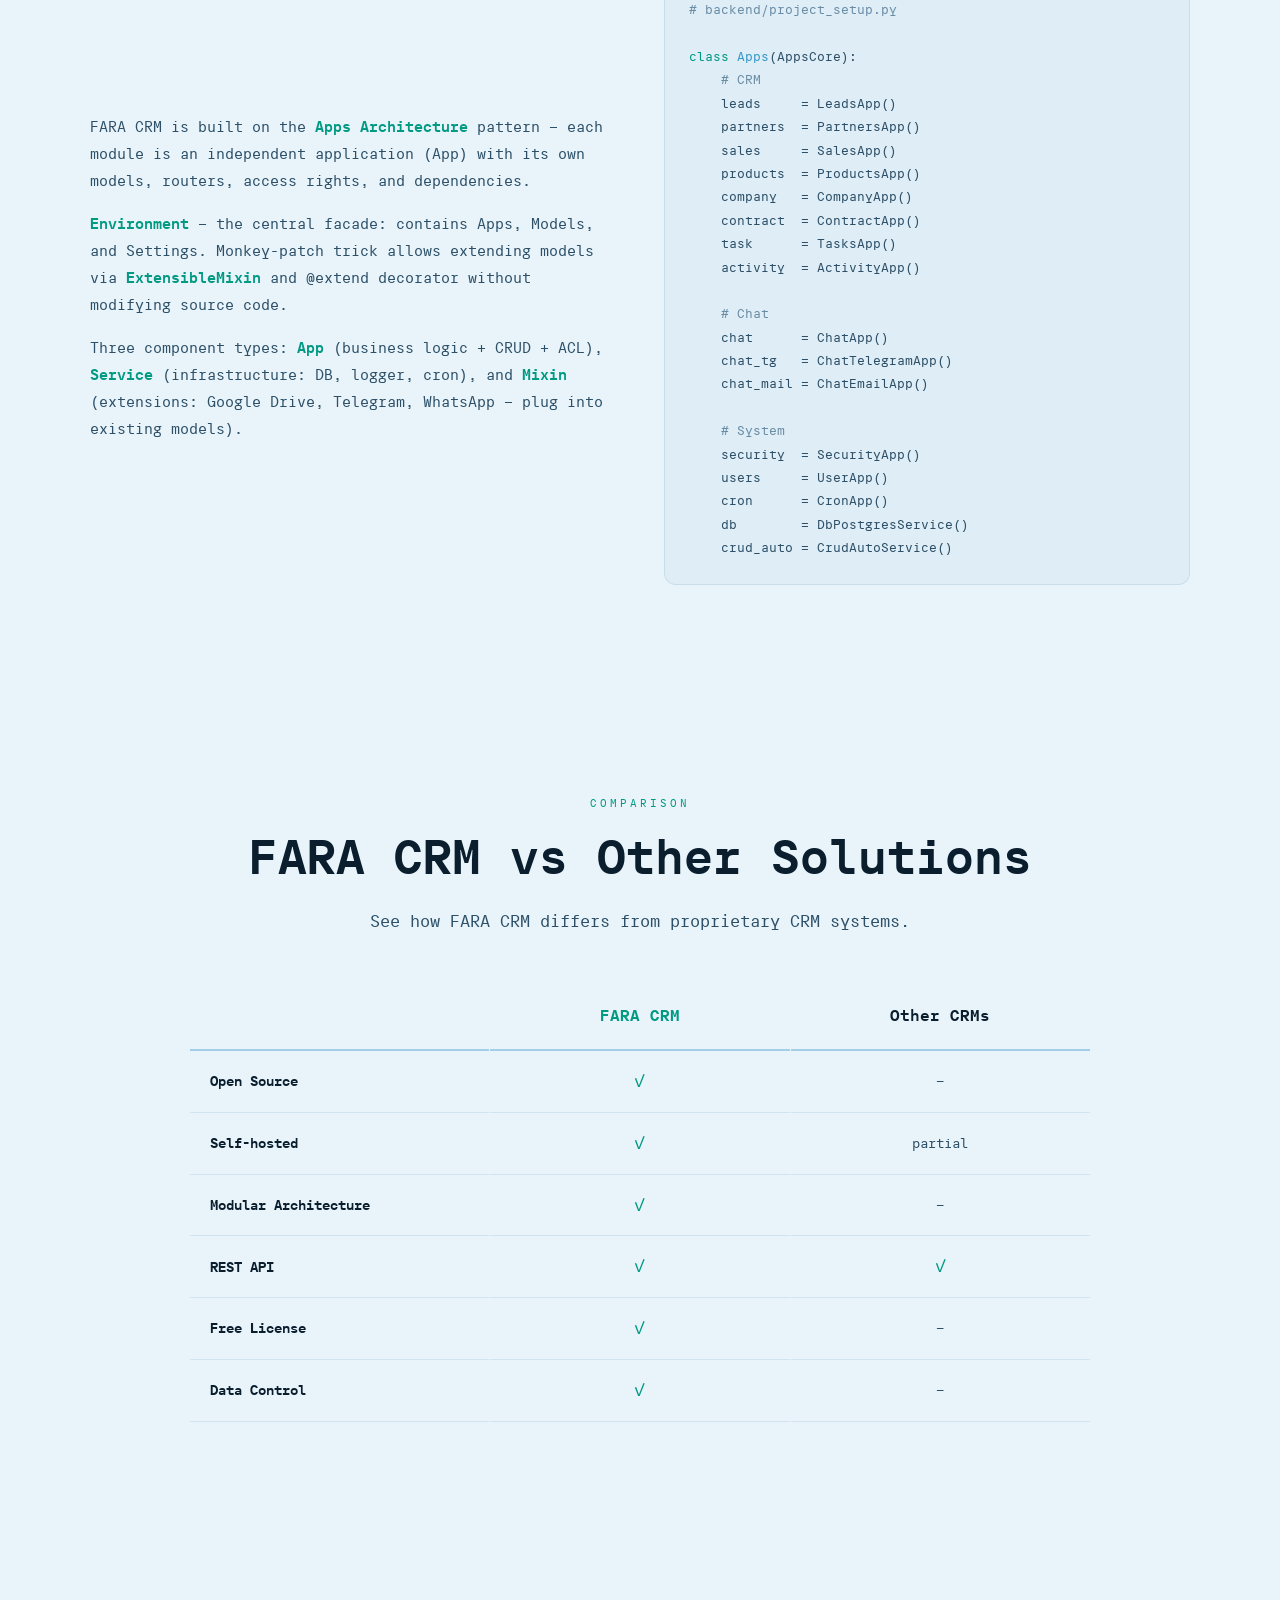
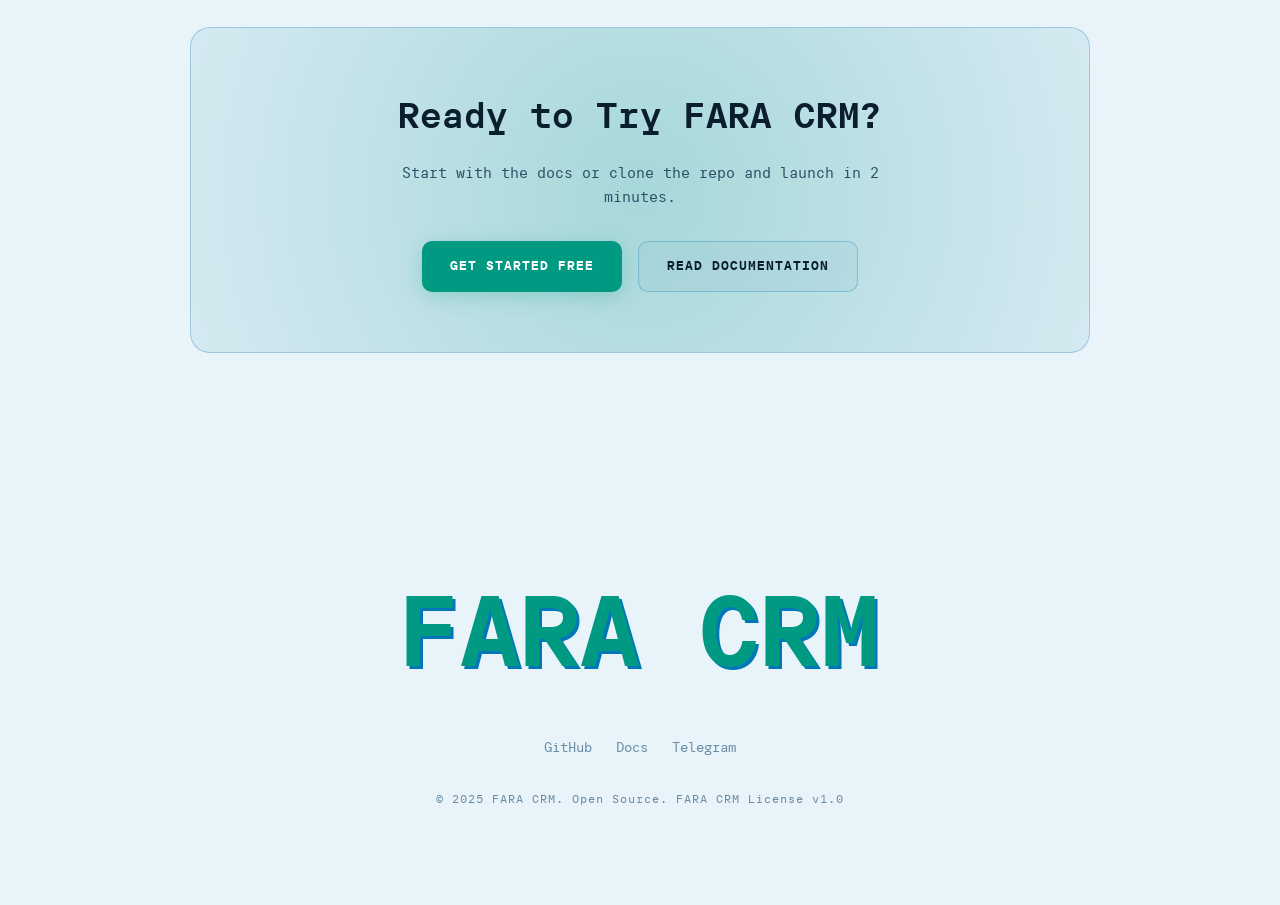
==== commit 96be9e64: "[ADD] всегда показывать карточки [FIX] scroll on horizontal mobile" ====
--- a/index.html
+++ b/index.html
@@ -4,6 +4,10 @@
   <meta charset="UTF-8" />
   <meta name="viewport" content="width=device-width, initial-scale=1.0" />
   <meta name="description" content="FARA CRM — современная CRM-система нового поколения" />
+  <meta property="og:title" content="FARA CRM — Open Source CRM" />
+  <meta property="og:description" content="CRM нового поколения на FastAPI + React. Self-hosted, модульная архитектура, 24+ модулей." />
+  <meta property="og:url" content="https://faracrm.com" />
+  <meta property="og:type" content="website" />
   <title>FARA CRM</title>
   <link rel="icon" href="./images/favicon.svg" type="image/svg+xml" />
   <!-- Yandex.Metrika counter -->
@@ -14,7 +18,6 @@
           for (var j = 0; j < document.scripts.length; j++) {if (document.scripts[j].src === r) { return; }}
           k=e.createElement(t),a=e.getElementsByTagName(t)[0],k.async=1,k.src=r,a.parentNode.insertBefore(k,a)
       })(window, document,'script','https://mc.yandex.ru/metrika/tag.js?id=106794518', 'ym');
-
       ym(106794518, 'init', {ssr:true, webvisor:true, clickmap:true, ecommerce:"dataLayer", referrer: document.referrer, url: location.href, accurateTrackBounce:true, trackLinks:true});
   </script>
   <noscript><div><img src="https://mc.yandex.ru/watch/106794518" style="position:absolute; left:-9999px;" alt="" /></div></noscript>
@@ -238,29 +241,27 @@
           <pre class="acols__code"><code><span class="cmt"># backend/project_setup.py</span>
 
 <span class="kw">class</span> <span class="str">Apps</span>(AppsCore):
-    <span class="cmt"># CRM бизнес-модули</span>
-    leads       = LeadsApp()
-    partners    = PartnersApp()
-    sales       = SalesApp()
-    products    = ProductsApp()
-    company     = CompanyApp()
-    contract    = ContractApp()
-    task        = TasksApp()
-    activity    = ActivityApp()
-    report_docx = ReportDocxApp()
-
-    <span class="cmt"># Коммуникации</span>
-    chat          = ChatApp()
-    chat_telegram = ChatTelegramApp()
-    chat_email    = ChatEmailApp()
-    attachments   = AttachmentsApp()
-
-    <span class="cmt"># Система</span>
+    <span class="cmt"># CRM</span>
+    leads     = LeadsApp()
+    partners  = PartnersApp()
+    sales     = SalesApp()
+    products  = ProductsApp()
+    company   = CompanyApp()
+    contract  = ContractApp()
+    task      = TasksApp()
+    activity  = ActivityApp()
+
+    <span class="cmt"># Chat</span>
+    chat      = ChatApp()
+    chat_tg   = ChatTelegramApp()
+    chat_mail = ChatEmailApp()
+
+    <span class="cmt"># System</span>
     security  = SecurityApp()
     users     = UserApp()
     cron      = CronApp()
-    db        = DotormDatabasesPostgresService()
-    crud_auto = DotormCrudAutoService()</code></pre>
+    db        = DbPostgresService()
+    crud_auto = CrudAutoService()</code></pre>
         </div>
       </div>
     </section>
--- a/styles/globals.css
+++ b/styles/globals.css
@@ -10,12 +10,14 @@
 
 html {
   scroll-behavior: smooth;
+  overflow-x: hidden;
 }
 
 body {
-  min-width: 375px;
+  min-width: 320px;
   max-width: 1440px;
   margin: 0 auto;
+  overflow-x: hidden;
 }
 
 h1, h2, h3, h4, h5, h6, p {
--- a/styles/style.css
+++ b/styles/style.css
@@ -7,6 +7,7 @@
   color: var(--tx);
   background-color: var(--bg);
   transition: background-color 0.5s var(--ease), color 0.4s;
+  overflow-x: hidden;
 }
 
 /* ===== SVG MASK CLASSES (legacy + new) ===== */
@@ -467,6 +468,43 @@
   margin: 0 auto;
 }
 
+/* Show only first 8 cards, hide rest until expanded */
+.fgrid:not(.expanded) .fcard:nth-child(n+30) {
+  display: none;
+}
+
+.fgrid-toggle {
+  display: flex;
+  align-items: center;
+  justify-content: center;
+  gap: 8px;
+  margin: 32px auto 0;
+  padding: 12px 32px;
+  border-radius: 24px;
+  font-family: var(--font-mono);
+  font-size: 13px;
+  font-weight: 700;
+  letter-spacing: 1px;
+  color: var(--logo);
+  background: var(--logo-glow);
+  border: 1px solid var(--logo);
+  cursor: pointer;
+  transition: all 0.25s var(--ease);
+}
+
+.fgrid-toggle:hover {
+  background: var(--logo);
+  color: #fff;
+}
+
+.fgrid-toggle .arrow {
+  transition: transform 0.3s var(--ease);
+}
+
+.fgrid.expanded + .fgrid-toggle .arrow {
+  transform: rotate(180deg);
+}
+
 .fcard {
   padding: 32px;
   border-radius: 16px;
@@ -821,6 +859,7 @@
   max-width: 1100px;
   margin: 0 auto;
   align-items: center;
+  overflow: hidden;
 }
 
 .acols__text {
@@ -835,6 +874,7 @@
 
 .acols__code {
   width: 100%;
+  max-width: 100%;
   padding: 24px;
   border-radius: 12px;
   border: 1px solid var(--bd);
@@ -1081,6 +1121,15 @@
     max-width: calc(100vw - 32px);
   }
 
+  .fgrid {
+    grid-template-columns: 1fr;
+    gap: 12px;
+  }
+
+  .fcard {
+    padding: 20px;
+  }
+
   .cmp__cell {
     padding: 10px 8px;
     font-size: 12px;
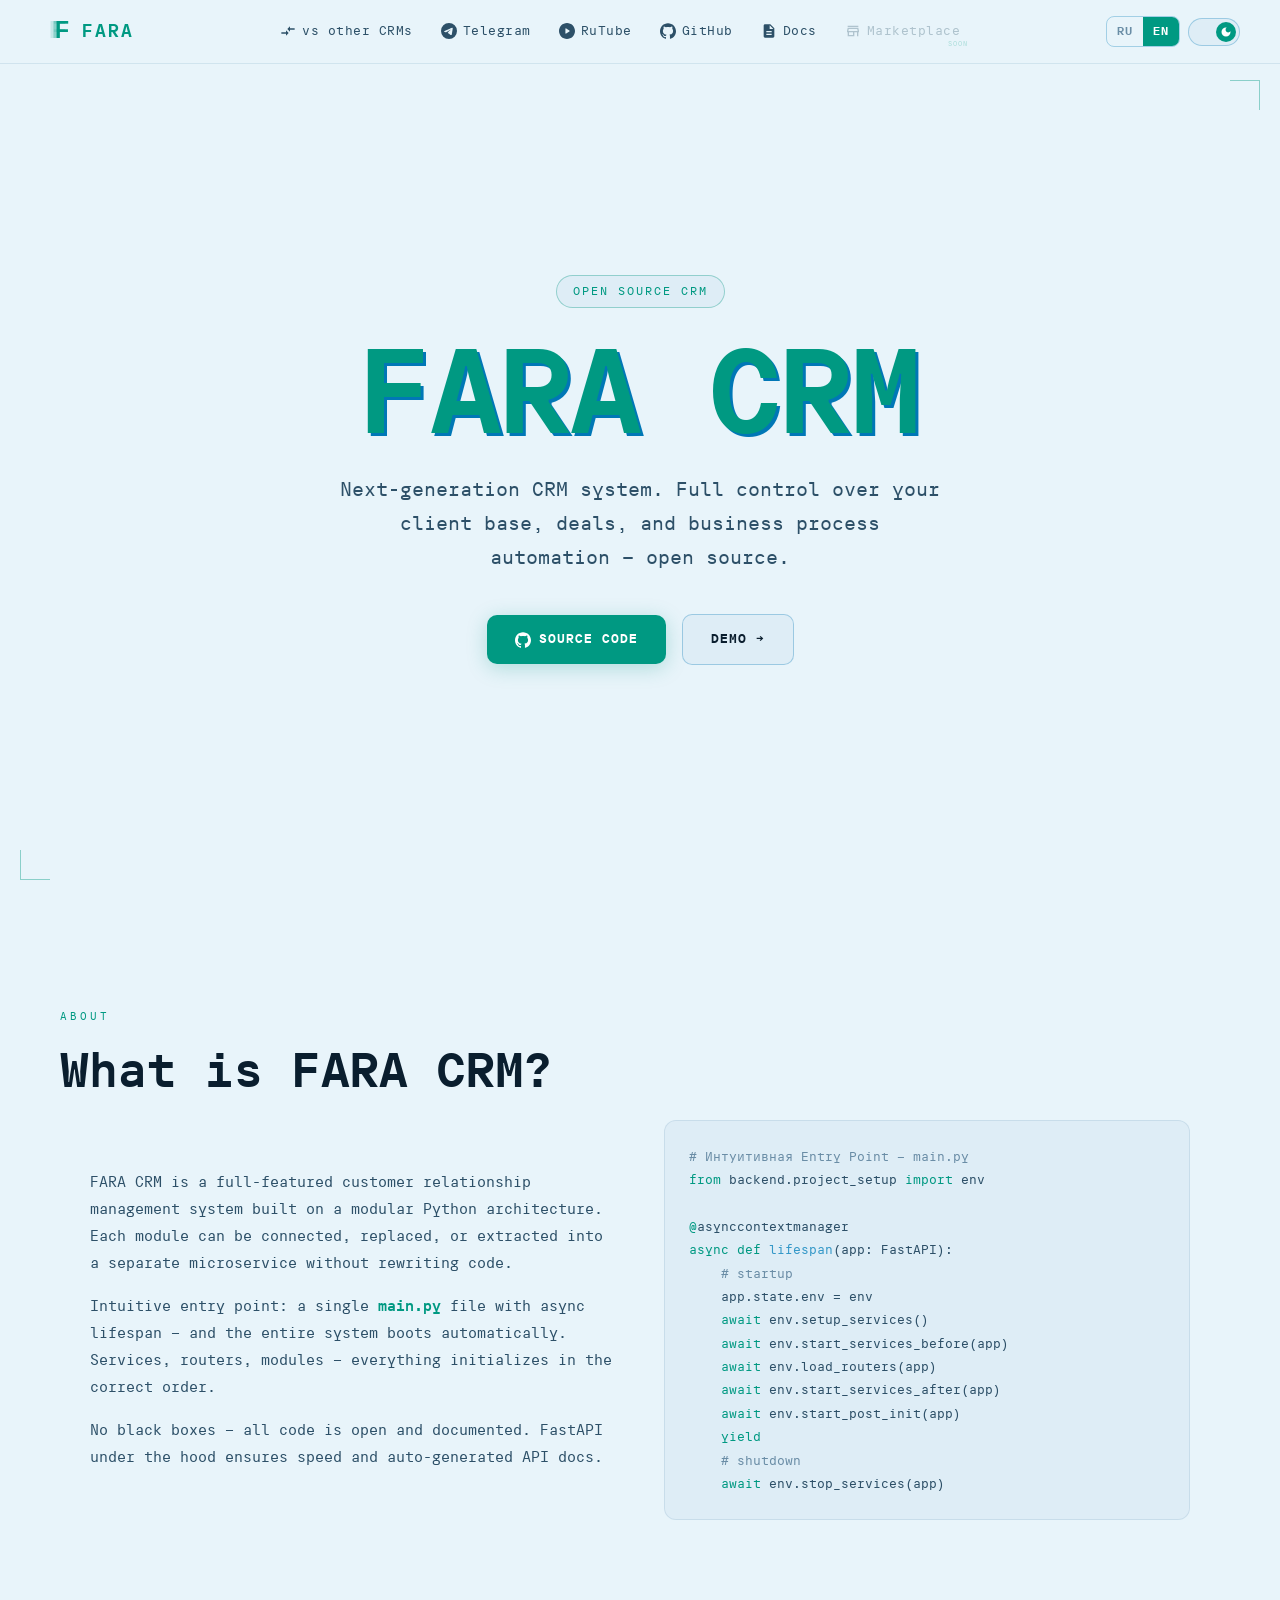
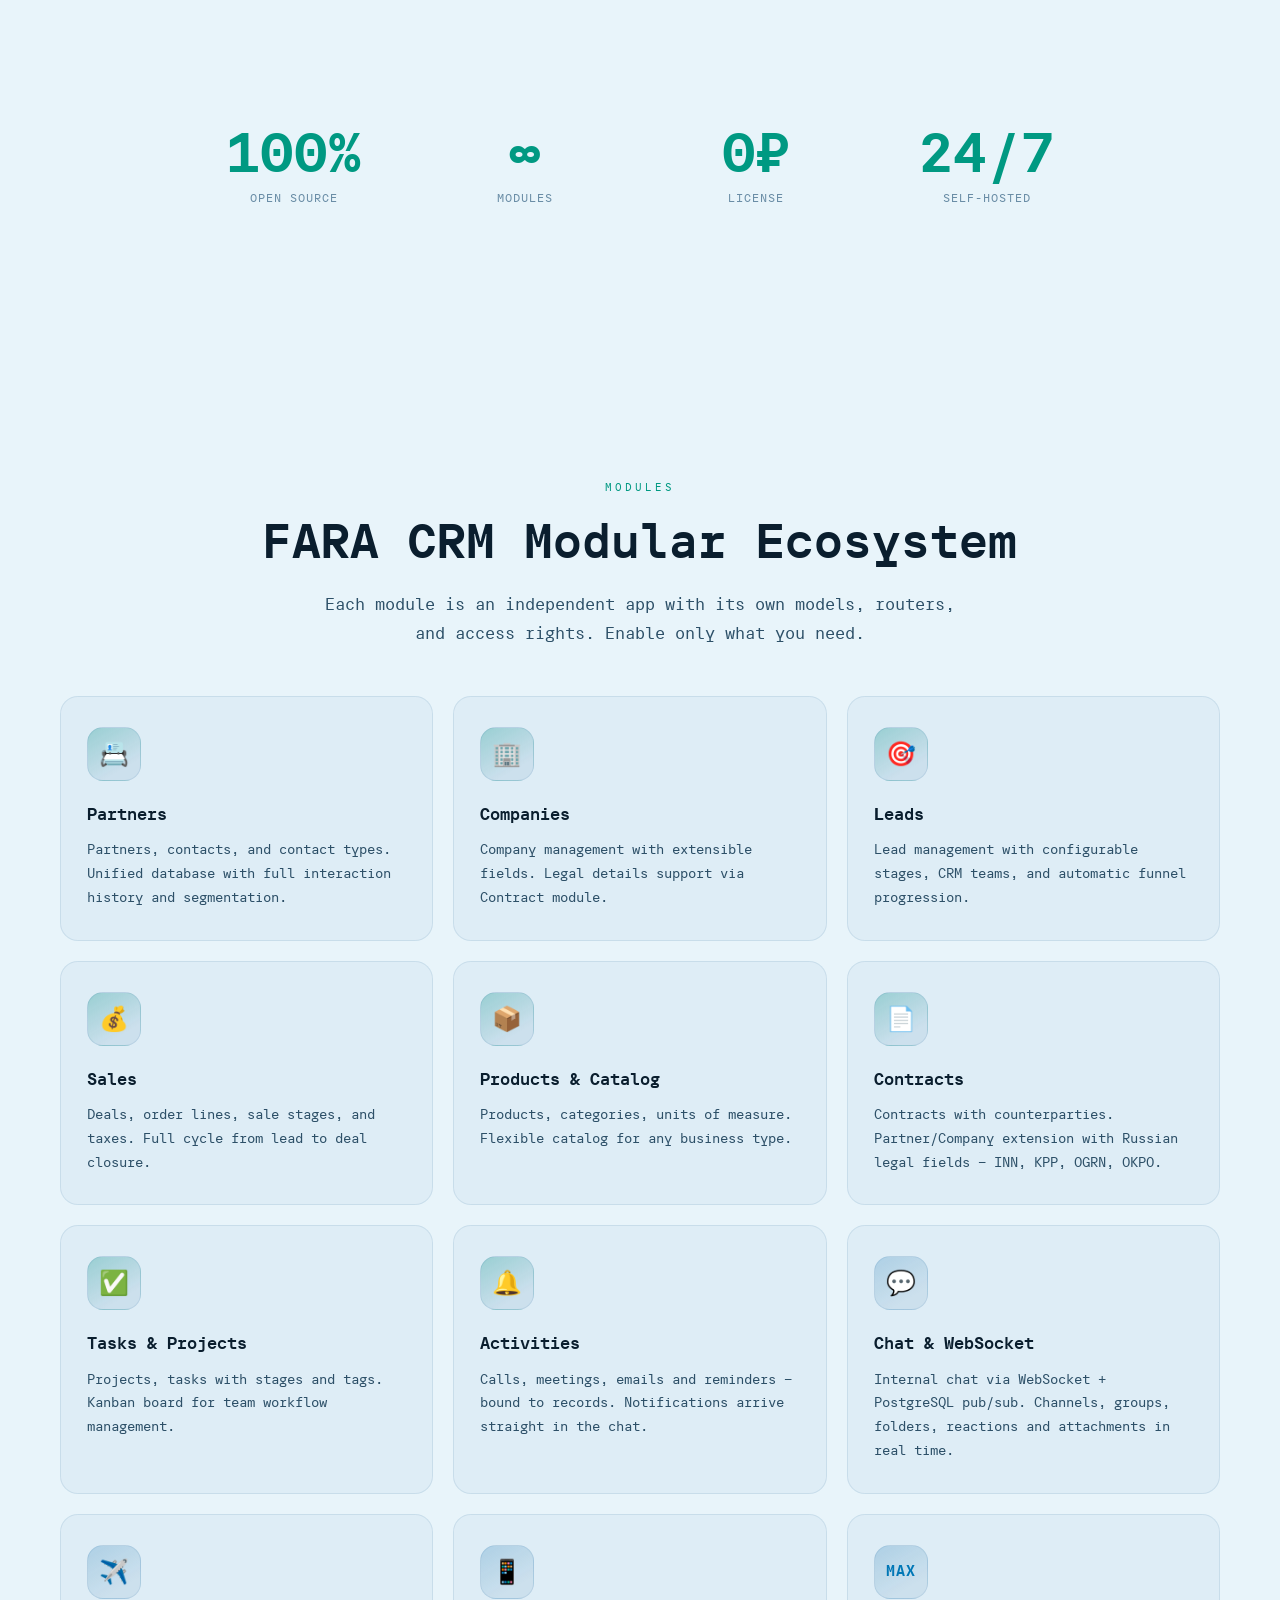
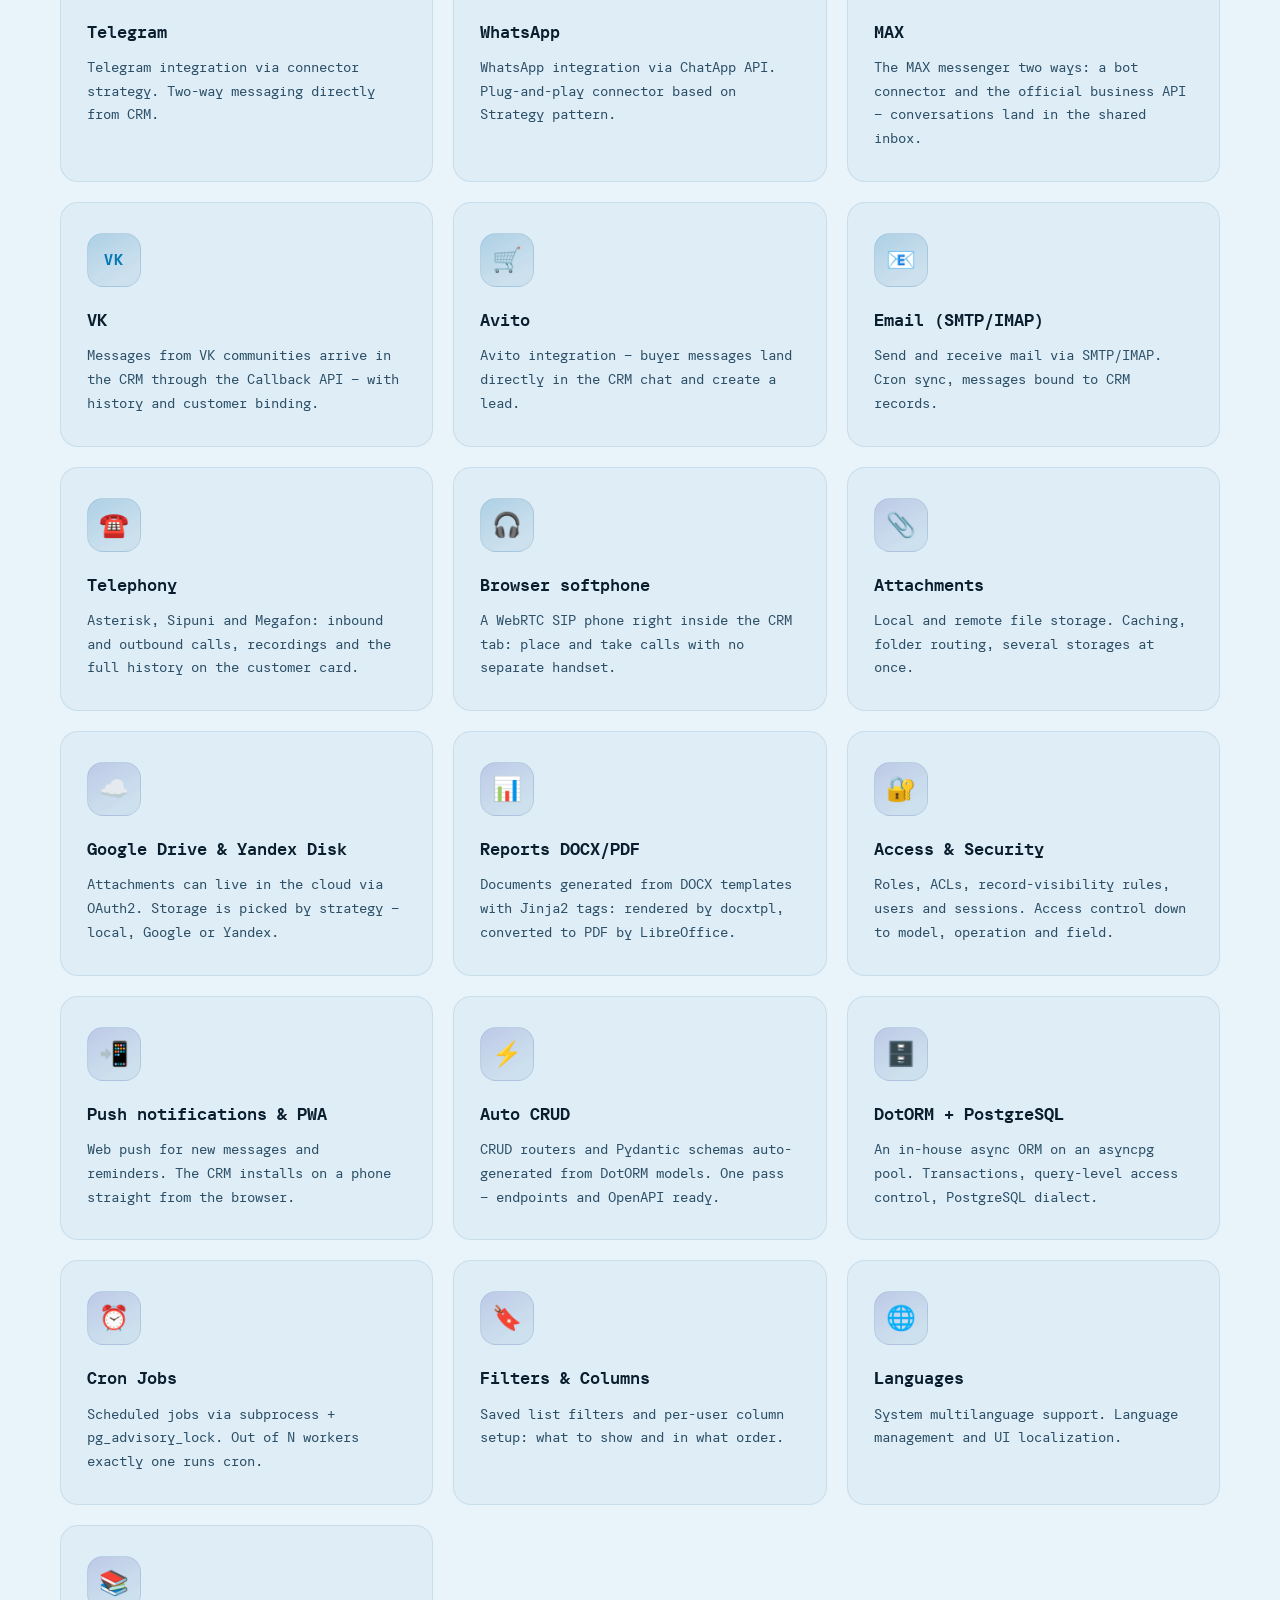
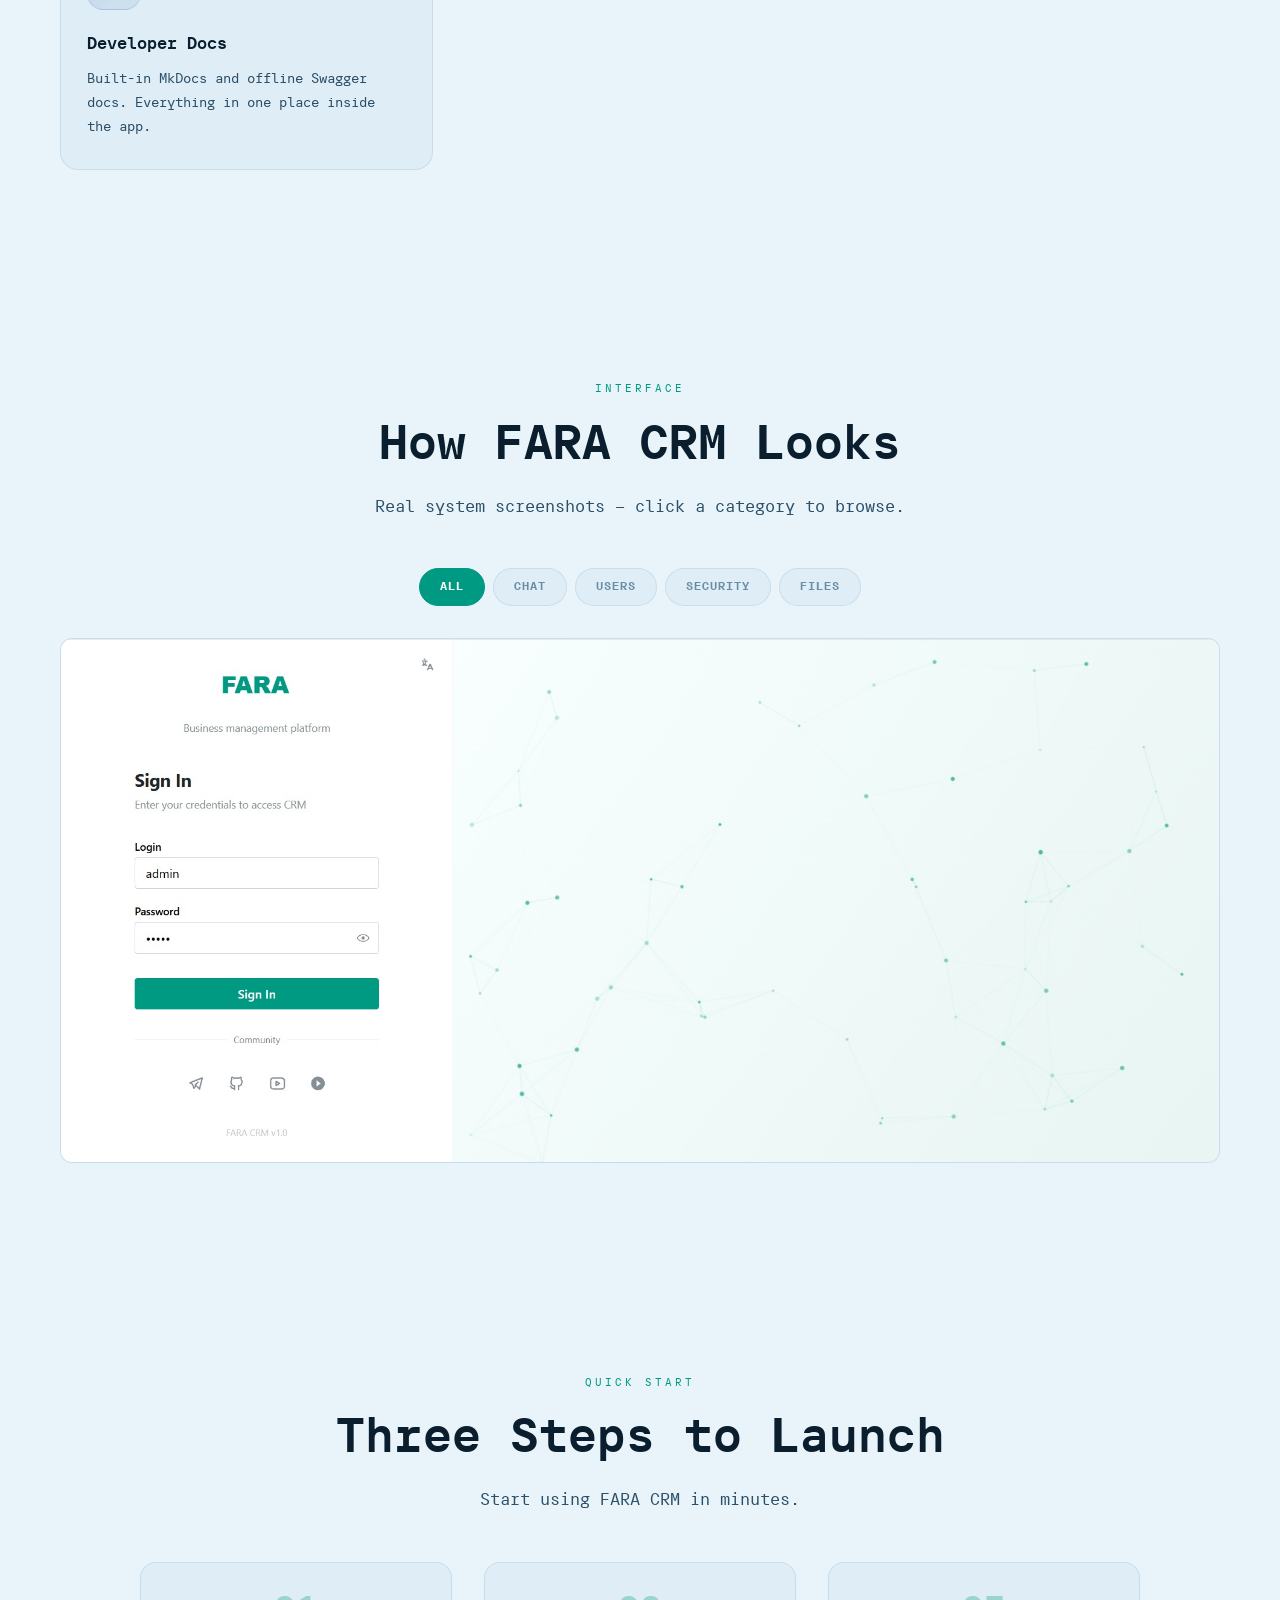
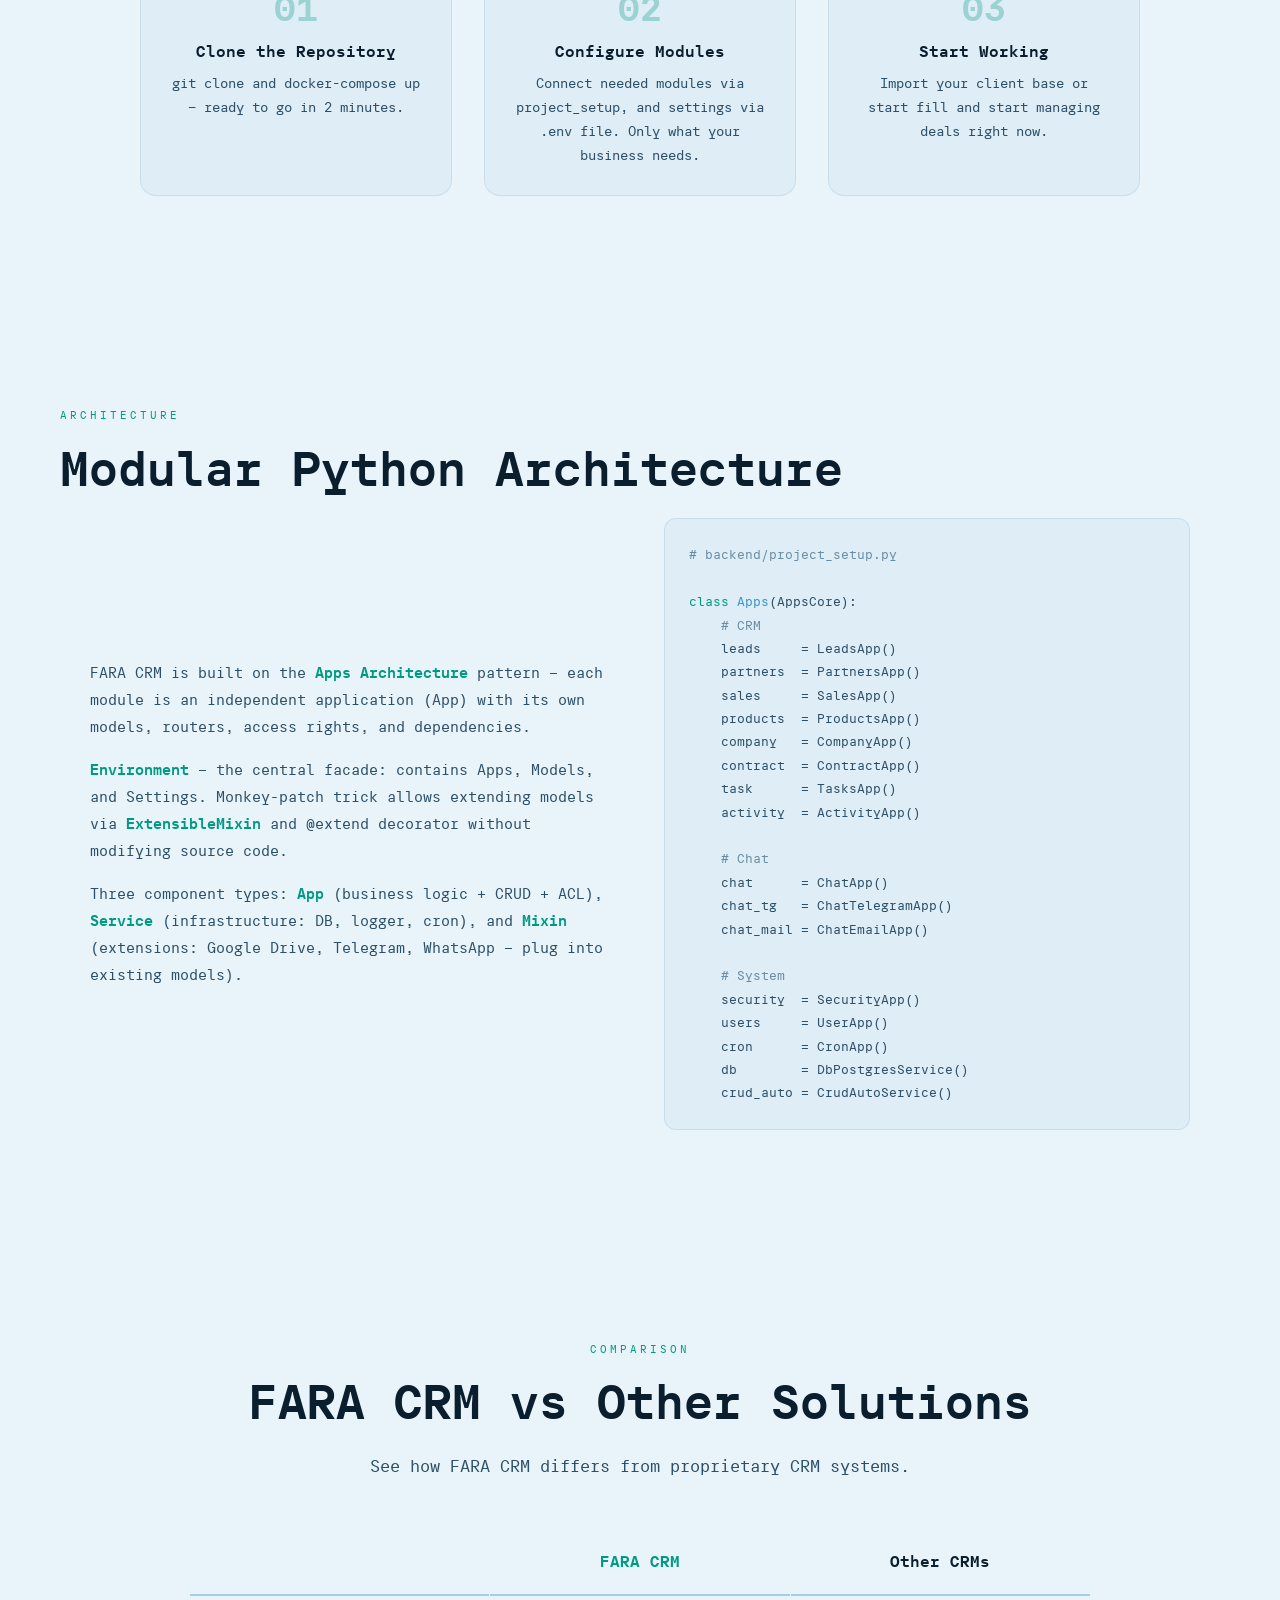
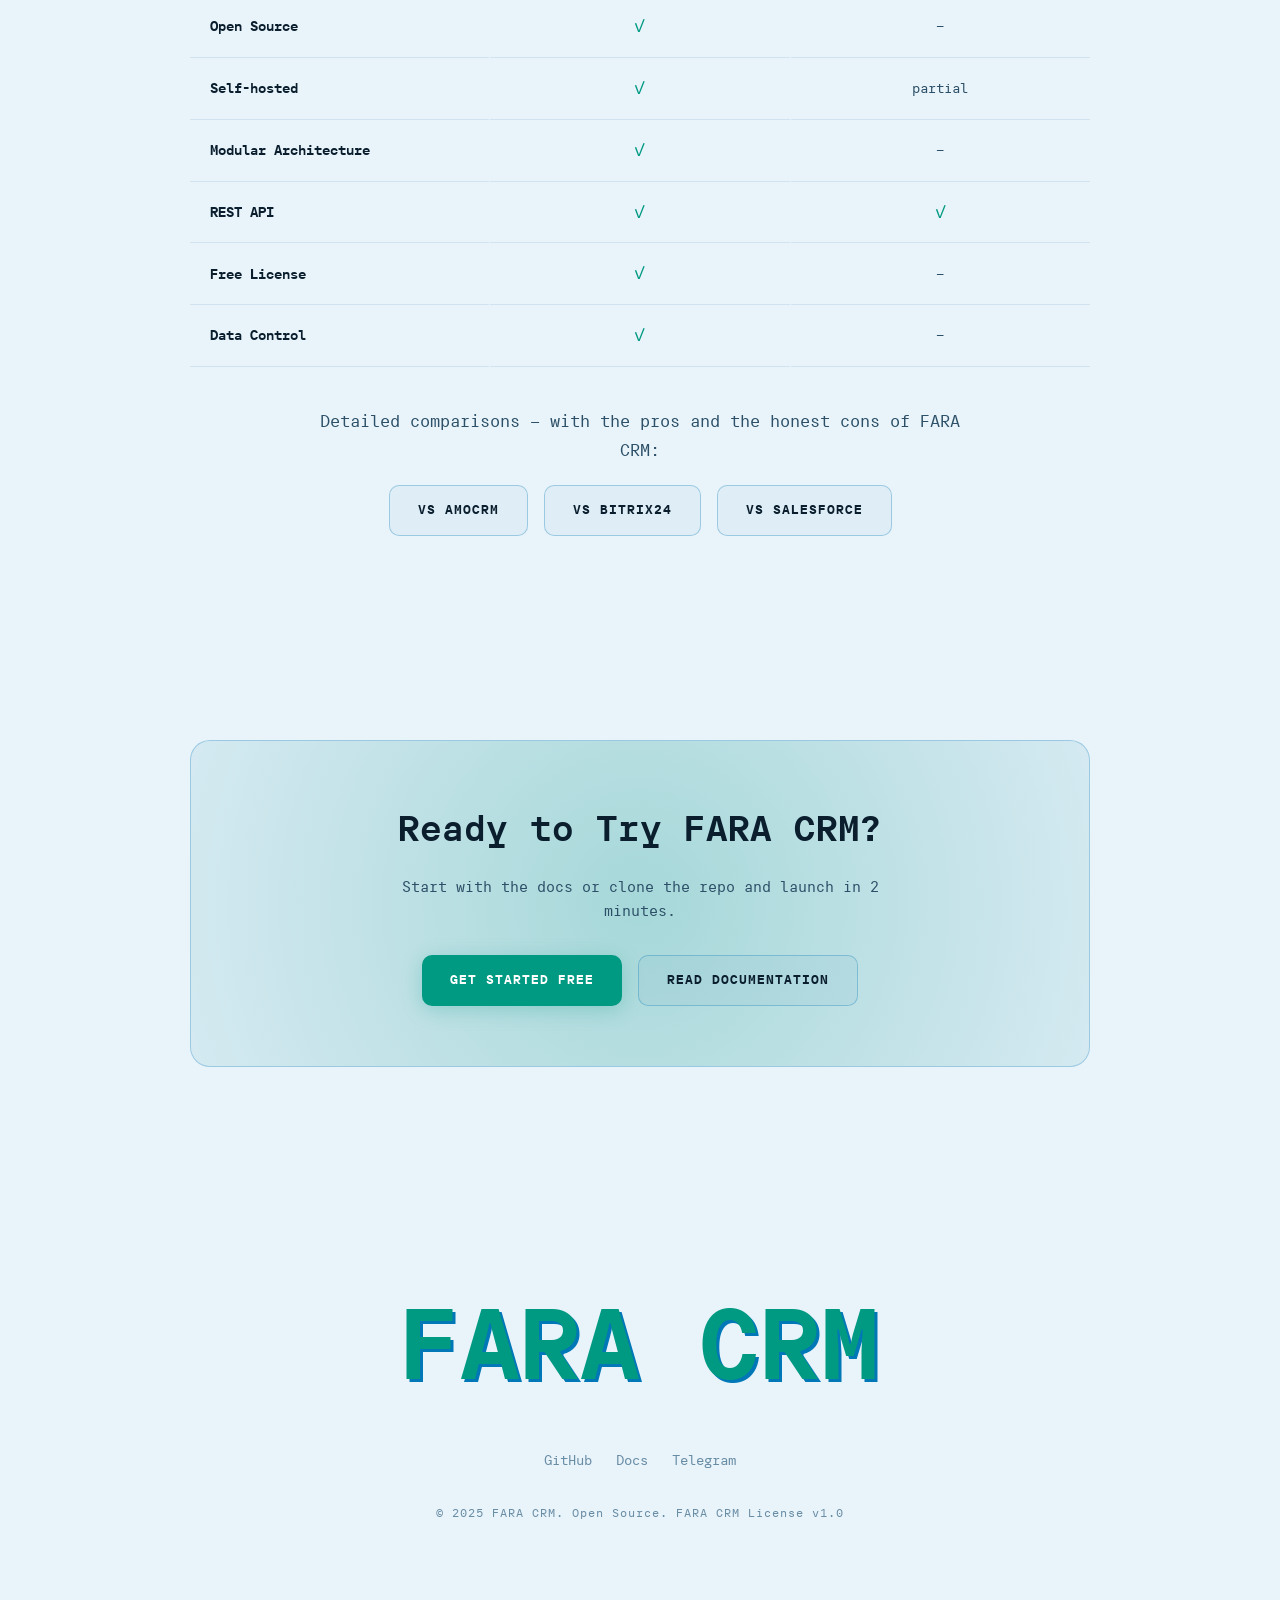
==== commit cbab1c9b: "[ADD] раздел vs другие срм [ADD] более красивые карточки модулей" ====
--- a/index.html
+++ b/index.html
@@ -5,7 +5,7 @@
   <meta name="viewport" content="width=device-width, initial-scale=1.0" />
   <meta name="description" content="FARA CRM — современная CRM-система нового поколения" />
   <meta property="og:title" content="FARA CRM — Open Source CRM" />
-  <meta property="og:description" content="CRM нового поколения на FastAPI + React. Self-hosted, модульная архитектура, 24+ модулей." />
+  <meta property="og:description" content="CRM нового поколения на FastAPI + React. Self-hosted, модульная архитектура, 30+ модулей." />
   <meta property="og:url" content="https://faracrm.com" />
   <meta property="og:type" content="website" />
   <title>FARA CRM</title>
@@ -38,6 +38,10 @@
     </a>
     <div class="topnav__burger" onclick="document.querySelector('.topnav__links').classList.toggle('open')"><span></span><span></span><span></span></div>
     <div class="topnav__links">
+      <a href="./vs/amocrm/" class="topnav__link" title="Сравнение с другими CRM">
+        <svg viewBox="0 0 24 24" fill="currentColor"><path d="M9.01 14H2v2h7.01v3L13 15l-3.99-4v3zm5.98-1v-3H22V8h-7.01V5L11 9l3.99 4z"/></svg>
+        <span data-ru>VS другие CRM</span><span data-en>vs other CRMs</span>
+      </a>
       <a href="https://t.me/faracrm" target="_blank" class="topnav__link" title="Telegram">
         <svg viewBox="0 0 24 24" fill="currentColor"><path d="M11.944 0A12 12 0 0 0 0 12a12 12 0 0 0 12 12 12 12 0 0 0 12-12A12 12 0 0 0 12 0a12 12 0 0 0-.056 0zm4.962 7.224c.1-.002.321.023.465.14a.506.506 0 0 1 .171.325c.016.093.036.306.02.472-.18 1.898-.962 6.502-1.36 8.627-.168.9-.499 1.201-.82 1.23-.696.065-1.225-.46-1.9-.902-1.056-.693-1.653-1.124-2.678-1.8-1.185-.78-.417-1.21.258-1.91.177-.184 3.247-2.977 3.307-3.23.007-.032.014-.15-.056-.212s-.174-.041-.249-.024c-.106.024-1.793 1.14-5.061 3.345-.479.33-.913.49-1.302.48-.428-.008-1.252-.241-1.865-.44-.752-.245-1.349-.374-1.297-.789.027-.216.325-.437.893-.663 3.498-1.524 5.83-2.529 6.998-3.014 3.332-1.386 4.025-1.627 4.476-1.635z"/></svg>
         <span>Telegram</span>
@@ -151,35 +155,37 @@
       <p class="sec__desc" data-ru>Каждый модуль — независимое приложение со своими моделями, роутерами и правами доступа. Подключайте только то, что нужно.</p>
       <p class="sec__desc" data-en>Each module is an independent app with its own models, routers, and access rights. Enable only what you need.</p>
       <div class="fgrid">
-        <!-- CRM core -->
-        <div class="fcard"><div class="fcard__icon">📇</div><h3 class="fcard__title" data-ru>Контрагенты</h3><h3 class="fcard__title" data-en>Partners</h3><p class="fcard__text" data-ru>Партнёры, контакты и типы контактов. Единая база с полной историей взаимодействий и сегментацией.</p><p class="fcard__text" data-en>Partners, contacts, and contact types. Unified database with full interaction history and segmentation.</p></div>
-        <div class="fcard"><div class="fcard__icon">🏢</div><h3 class="fcard__title" data-ru>Компании</h3><h3 class="fcard__title" data-en>Companies</h3><p class="fcard__text" data-ru>Управление компаниями с расширяемыми полями. Поддержка юридических реквизитов через модуль Contract.</p><p class="fcard__text" data-en>Company management with extensible fields. Legal details support via Contract module.</p></div>
-        <div class="fcard"><div class="fcard__icon">🎯</div><h3 class="fcard__title" data-ru>Лиды</h3><h3 class="fcard__title" data-en>Leads</h3><p class="fcard__text" data-ru>Управление лидами с настраиваемыми стадиями, CRM-командами и автоматическим продвижением по воронке.</p><p class="fcard__text" data-en>Lead management with configurable stages, CRM teams, and automatic funnel progression.</p></div>
-        <div class="fcard"><div class="fcard__icon">💰</div><h3 class="fcard__title" data-ru>Продажи</h3><h3 class="fcard__title" data-en>Sales</h3><p class="fcard__text" data-ru>Сделки, строки заказов, стадии продаж и налоги. Полный цикл от лида до закрытия сделки.</p><p class="fcard__text" data-en>Deals, order lines, sale stages, and taxes. Full cycle from lead to deal closure.</p></div>
-        <div class="fcard"><div class="fcard__icon">📦</div><h3 class="fcard__title" data-ru>Товары и каталог</h3><h3 class="fcard__title" data-en>Products & Catalog</h3><p class="fcard__text" data-ru>Товары, категории, единицы измерения. Гибкий каталог для любого типа бизнеса.</p><p class="fcard__text" data-en>Products, categories, units of measure. Flexible catalog for any business type.</p></div>
-        <div class="fcard"><div class="fcard__icon">📄</div><h3 class="fcard__title" data-ru>Договоры</h3><h3 class="fcard__title" data-en>Contracts</h3><p class="fcard__text" data-ru>Договоры с контрагентами. Расширение Partner/Company полями РФ — ИНН, КПП, ОГРН, ОКПО.</p><p class="fcard__text" data-en>Contracts with counterparties. Partner/Company extension with Russian legal fields — INN, KPP, OGRN, OKPO.</p></div>
-        <!-- Communication -->
-        <div class="fcard"><div class="fcard__icon">💬</div><h3 class="fcard__title" data-ru>Чат и WebSocket</h3><h3 class="fcard__title" data-en>Chat & WebSocket</h3><p class="fcard__text" data-ru>Внутренний чат через WebSocket + PostgreSQL pub/sub. Каналы, группы, реакции, вложения. Real-time обмен.</p><p class="fcard__text" data-en>Internal chat via WebSocket + PostgreSQL pub/sub. Channels, groups, reactions, attachments. Real-time messaging.</p></div>
-        <div class="fcard"><div class="fcard__icon">✈️</div><h3 class="fcard__title" data-ru>Telegram</h3><h3 class="fcard__title" data-en>Telegram</h3><p class="fcard__text" data-ru>Интеграция с Telegram через стратегию-коннектор. Двусторонний обмен сообщениями прямо из CRM.</p><p class="fcard__text" data-en>Telegram integration via connector strategy. Two-way messaging directly from CRM.</p></div>
-        <div class="fcard"><div class="fcard__icon">📧</div><h3 class="fcard__title" data-ru>Email (SMTP/IMAP)</h3><h3 class="fcard__title" data-en>Email (SMTP/IMAP)</h3><p class="fcard__text" data-ru>Отправка и получение email через SMTP/IMAP. Синхронизация через cron, привязка к записям CRM.</p><p class="fcard__text" data-en>Send and receive email via SMTP/IMAP. Cron sync, binding to CRM records.</p></div>
-        <div class="fcard"><div class="fcard__icon">📱</div><h3 class="fcard__title" data-ru>WhatsApp</h3><h3 class="fcard__title" data-en>WhatsApp</h3><p class="fcard__text" data-ru>Интеграция с WhatsApp через ChatApp API. Plug-and-play коннектор на базе Strategy-паттерна.</p><p class="fcard__text" data-en>WhatsApp integration via ChatApp API. Plug-and-play connector based on Strategy pattern.</p></div>
-        <div class="fcard"><div class="fcard__icon">🛒</div><h3 class="fcard__title" data-ru>Avito</h3><h3 class="fcard__title" data-en>Avito</h3><p class="fcard__text" data-ru>Интеграция с Avito — получайте сообщения от покупателей прямо в CRM-чат.</p><p class="fcard__text" data-en>Avito integration — receive buyer messages directly in CRM chat.</p></div>
-        <!-- Tasks & Activity -->
-        <div class="fcard"><div class="fcard__icon">✅</div><h3 class="fcard__title" data-ru>Задачи и проекты</h3><h3 class="fcard__title" data-en>Tasks & Projects</h3><p class="fcard__text" data-ru>Проекты, задачи со стадиями и тегами. Kanban-борд для управления рабочим процессом команды.</p><p class="fcard__text" data-en>Projects, tasks with stages and tags. Kanban board for team workflow management.</p></div>
-        <div class="fcard"><div class="fcard__icon">🔔</div><h3 class="fcard__title" data-ru>Активности</h3><h3 class="fcard__title" data-en>Activities</h3><p class="fcard__text" data-ru>Звонки, встречи, email, напоминания — привязанные к записям. Уведомления через системный чат.</p><p class="fcard__text" data-en>Calls, meetings, emails, reminders — bound to records. Notifications via system chat.</p></div>
-        <!-- Files & Reports -->
-        <div class="fcard"><div class="fcard__icon">📎</div><h3 class="fcard__title" data-ru>Вложения</h3><h3 class="fcard__title" data-en>Attachments</h3><p class="fcard__text" data-ru>Локальное и удалённое хранение файлов. Кэширование, маршрутизация, поддержка нескольких хранилищ.</p><p class="fcard__text" data-en>Local and remote file storage. Caching, routing, multi-storage support.</p></div>
-        <div class="fcard"><div class="fcard__icon">☁️</div><h3 class="fcard__title" data-ru>Google Drive</h3><h3 class="fcard__title" data-en>Google Drive</h3><p class="fcard__text" data-ru>Хранение вложений в Google Drive через OAuth2. Расширение модуля Attachments стратегией Google.</p><p class="fcard__text" data-en>Store attachments in Google Drive via OAuth2. Extends Attachments module with Google strategy.</p></div>
-        <div class="fcard"><div class="fcard__icon">📊</div><h3 class="fcard__title" data-ru>Отчёты DOCX/PDF</h3><h3 class="fcard__title" data-en>Reports DOCX/PDF</h3><p class="fcard__text" data-ru>Генерация отчётов из DOCX-шаблонов с Jinja2-тегами. Рендеринг через docxtpl, конверсия в PDF через LibreOffice.</p><p class="fcard__text" data-en>Report generation from DOCX templates with Jinja2 tags. Rendering via docxtpl, PDF conversion via LibreOffice.</p></div>
-        <!-- System -->
-        <div class="fcard"><div class="fcard__icon">🔐</div><h3 class="fcard__title" data-ru>Безопасность (RBAC)</h3><h3 class="fcard__title" data-en>Security (RBAC)</h3><p class="fcard__text" data-ru>Роли, правила, ACL-списки, сессии. Гранулярный контроль доступа до уровня модели и операции.</p><p class="fcard__text" data-en>Roles, rules, ACL lists, sessions. Granular access control down to model and operation level.</p></div>
-        <div class="fcard"><div class="fcard__icon">👤</div><h3 class="fcard__title" data-ru>Пользователи</h3><h3 class="fcard__title" data-en>Users</h3><p class="fcard__text" data-ru>Управление пользователями, аутентификация через токены. Связь с ролями и сессиями.</p><p class="fcard__text" data-en>User management, JWT token authentication. Linked to roles and sessions.</p></div>
-        <div class="fcard"><div class="fcard__icon">⚡</div><h3 class="fcard__title" data-ru>Auto CRUD</h3><h3 class="fcard__title" data-en>Auto CRUD</h3><p class="fcard__text" data-ru>Автогенерация CRUD-роутеров и Pydantic-схем из DotORM-моделей. Один проход — все эндпоинты готовы.</p><p class="fcard__text" data-en>Auto-generation of CRUD routers and Pydantic schemas from DotORM models. One pass — all endpoints ready.</p></div>
-        <div class="fcard"><div class="fcard__icon">🗄️</div><h3 class="fcard__title" data-ru>DotORM + PostgreSQL</h3><h3 class="fcard__title" data-en>DotORM + PostgreSQL</h3><p class="fcard__text" data-ru>Собственный ORM DotORM с пулом asyncpg. Транзакции, access-контроль на уровне запросов, диалект PostgreSQL.</p><p class="fcard__text" data-en>Custom DotORM with asyncpg pool. Transactions, query-level access control, PostgreSQL dialect.</p></div>
-        <div class="fcard"><div class="fcard__icon">⏰</div><h3 class="fcard__title" data-ru>Cron-задачи</h3><h3 class="fcard__title" data-en>Cron Jobs</h3><p class="fcard__text" data-ru>Запланированные задачи через subprocess + pg_advisory_lock. Только один воркер из N запускает cron.</p><p class="fcard__text" data-en>Scheduled tasks via subprocess + pg_advisory_lock. Only one worker out of N runs cron.</p></div>
-        <div class="fcard"><div class="fcard__icon">🌐</div><h3 class="fcard__title" data-ru>Языки</h3><h3 class="fcard__title" data-en>Languages</h3><p class="fcard__text" data-ru>Мультиязычность системы. Управление языками и локализацией интерфейса.</p><p class="fcard__text" data-en>System multilanguage support. Language management and UI localization.</p></div>
-        <div class="fcard"><div class="fcard__icon">🔖</div><h3 class="fcard__title" data-ru>Сохранённые фильтры</h3><h3 class="fcard__title" data-en>Saved Filters</h3><p class="fcard__text" data-ru>Пользователи сохраняют настроенные фильтры списков для быстрого доступа к нужным данным.</p><p class="fcard__text" data-en>Users save configured list filters for quick access to needed data.</p></div>
-        <div class="fcard"><div class="fcard__icon">📚</div><h3 class="fcard__title" data-ru>Документация разработчика</h3><h3 class="fcard__title" data-en>Developer Docs</h3><p class="fcard__text" data-ru>Встроенная документация MkDocs + Swagger offline. Всё в одном месте прямо в приложении.</p><p class="fcard__text" data-en>Built-in MkDocs + offline Swagger documentation. Everything in one place inside the app.</p></div>
+        <!-- CRM -->
+        <div class="fcard" data-cat="crm"><div class="fcard__icon">📇</div><h3 class="fcard__title" data-ru>Контрагенты</h3><h3 class="fcard__title" data-en>Partners</h3><p class="fcard__text" data-ru>Партнёры, контакты и типы контактов. Единая база с полной историей взаимодействий и сегментацией.</p><p class="fcard__text" data-en>Partners, contacts, and contact types. Unified database with full interaction history and segmentation.</p></div>
+        <div class="fcard" data-cat="crm"><div class="fcard__icon">🏢</div><h3 class="fcard__title" data-ru>Компании</h3><h3 class="fcard__title" data-en>Companies</h3><p class="fcard__text" data-ru>Управление компаниями с расширяемыми полями. Поддержка юридических реквизитов через модуль Contract.</p><p class="fcard__text" data-en>Company management with extensible fields. Legal details support via Contract module.</p></div>
+        <div class="fcard" data-cat="crm"><div class="fcard__icon">🎯</div><h3 class="fcard__title" data-ru>Лиды</h3><h3 class="fcard__title" data-en>Leads</h3><p class="fcard__text" data-ru>Управление лидами с настраиваемыми стадиями, CRM-командами и автоматическим продвижением по воронке.</p><p class="fcard__text" data-en>Lead management with configurable stages, CRM teams, and automatic funnel progression.</p></div>
+        <div class="fcard" data-cat="crm"><div class="fcard__icon">💰</div><h3 class="fcard__title" data-ru>Продажи</h3><h3 class="fcard__title" data-en>Sales</h3><p class="fcard__text" data-ru>Сделки, строки заказов, стадии продаж и налоги. Полный цикл от лида до закрытия сделки.</p><p class="fcard__text" data-en>Deals, order lines, sale stages, and taxes. Full cycle from lead to deal closure.</p></div>
+        <div class="fcard" data-cat="crm"><div class="fcard__icon">📦</div><h3 class="fcard__title" data-ru>Товары и каталог</h3><h3 class="fcard__title" data-en>Products &amp; Catalog</h3><p class="fcard__text" data-ru>Товары, категории, единицы измерения. Гибкий каталог для любого типа бизнеса.</p><p class="fcard__text" data-en>Products, categories, units of measure. Flexible catalog for any business type.</p></div>
+        <div class="fcard" data-cat="crm"><div class="fcard__icon">📄</div><h3 class="fcard__title" data-ru>Договоры</h3><h3 class="fcard__title" data-en>Contracts</h3><p class="fcard__text" data-ru>Договоры с контрагентами. Расширение Partner/Company полями РФ — ИНН, КПП, ОГРН, ОКПО.</p><p class="fcard__text" data-en>Contracts with counterparties. Partner/Company extension with Russian legal fields — INN, KPP, OGRN, OKPO.</p></div>
+        <div class="fcard" data-cat="crm"><div class="fcard__icon">✅</div><h3 class="fcard__title" data-ru>Задачи и проекты</h3><h3 class="fcard__title" data-en>Tasks &amp; Projects</h3><p class="fcard__text" data-ru>Проекты, задачи со стадиями и тегами. Kanban-борд для управления рабочим процессом команды.</p><p class="fcard__text" data-en>Projects, tasks with stages and tags. Kanban board for team workflow management.</p></div>
+        <div class="fcard" data-cat="crm"><div class="fcard__icon">🔔</div><h3 class="fcard__title" data-ru>Активности</h3><h3 class="fcard__title" data-en>Activities</h3><p class="fcard__text" data-ru>Звонки, встречи, письма и напоминания — привязанные к записям. Уведомления приходят прямо в чат.</p><p class="fcard__text" data-en>Calls, meetings, emails and reminders — bound to records. Notifications arrive straight in the chat.</p></div>
+        <!-- Коммуникации -->
+        <div class="fcard" data-cat="comm"><div class="fcard__icon">💬</div><h3 class="fcard__title" data-ru>Чат и WebSocket</h3><h3 class="fcard__title" data-en>Chat &amp; WebSocket</h3><p class="fcard__text" data-ru>Внутренний чат через WebSocket + PostgreSQL pub/sub. Каналы, группы, папки, реакции и вложения в реальном времени.</p><p class="fcard__text" data-en>Internal chat via WebSocket + PostgreSQL pub/sub. Channels, groups, folders, reactions and attachments in real time.</p></div>
+        <div class="fcard" data-cat="comm"><div class="fcard__icon">✈️</div><h3 class="fcard__title" data-ru>Telegram</h3><h3 class="fcard__title" data-en>Telegram</h3><p class="fcard__text" data-ru>Интеграция с Telegram через стратегию-коннектор. Двусторонний обмен сообщениями прямо из CRM.</p><p class="fcard__text" data-en>Telegram integration via connector strategy. Two-way messaging directly from CRM.</p></div>
+        <div class="fcard" data-cat="comm"><div class="fcard__icon">📱</div><h3 class="fcard__title" data-ru>WhatsApp</h3><h3 class="fcard__title" data-en>WhatsApp</h3><p class="fcard__text" data-ru>Интеграция с WhatsApp через ChatApp API. Plug-and-play коннектор на базе Strategy-паттерна.</p><p class="fcard__text" data-en>WhatsApp integration via ChatApp API. Plug-and-play connector based on Strategy pattern.</p></div>
+        <div class="fcard" data-cat="comm"><div class="fcard__icon fcard__icon--txt">MAX</div><h3 class="fcard__title" data-ru>MAX</h3><h3 class="fcard__title" data-en>MAX</h3><p class="fcard__text" data-ru>Мессенджер MAX двумя способами: бот-коннектор и официальный business-API — переписка ложится в общий чат.</p><p class="fcard__text" data-en>The MAX messenger two ways: a bot connector and the official business API — conversations land in the shared inbox.</p></div>
+        <div class="fcard" data-cat="comm"><div class="fcard__icon fcard__icon--txt">VK</div><h3 class="fcard__title" data-ru>ВКонтакте</h3><h3 class="fcard__title" data-en>VK</h3><p class="fcard__text" data-ru>Сообщения из сообществ ВКонтакте приходят в CRM через Callback API — с историей и привязкой к клиенту.</p><p class="fcard__text" data-en>Messages from VK communities arrive in the CRM through the Callback API — with history and customer binding.</p></div>
+        <div class="fcard" data-cat="comm"><div class="fcard__icon">🛒</div><h3 class="fcard__title" data-ru>Avito</h3><h3 class="fcard__title" data-en>Avito</h3><p class="fcard__text" data-ru>Интеграция с Avito — сообщения от покупателей попадают прямо в CRM-чат и создают лид.</p><p class="fcard__text" data-en>Avito integration — buyer messages land directly in the CRM chat and create a lead.</p></div>
+        <div class="fcard" data-cat="comm"><div class="fcard__icon">📧</div><h3 class="fcard__title" data-ru>Email (SMTP/IMAP)</h3><h3 class="fcard__title" data-en>Email (SMTP/IMAP)</h3><p class="fcard__text" data-ru>Отправка и получение почты через SMTP/IMAP. Синхронизация по cron, письма привязаны к записям CRM.</p><p class="fcard__text" data-en>Send and receive mail via SMTP/IMAP. Cron sync, messages bound to CRM records.</p></div>
+        <div class="fcard" data-cat="comm"><div class="fcard__icon">☎️</div><h3 class="fcard__title" data-ru>Телефония</h3><h3 class="fcard__title" data-en>Telephony</h3><p class="fcard__text" data-ru>Asterisk, Sipuni и МегаФон: входящие и исходящие звонки, записи разговоров и вся история в карточке клиента.</p><p class="fcard__text" data-en>Asterisk, Sipuni and Megafon: inbound and outbound calls, recordings and the full history on the customer card.</p></div>
+        <div class="fcard" data-cat="comm"><div class="fcard__icon">🎧</div><h3 class="fcard__title" data-ru>Софтфон в браузере</h3><h3 class="fcard__title" data-en>Browser softphone</h3><p class="fcard__text" data-ru>SIP-звонилка на WebRTC прямо во вкладке CRM: звоните и принимайте вызовы без отдельного телефона.</p><p class="fcard__text" data-en>A WebRTC SIP phone right inside the CRM tab: place and take calls with no separate handset.</p></div>
+        <!-- Файлы и система -->
+        <div class="fcard" data-cat="sys"><div class="fcard__icon">📎</div><h3 class="fcard__title" data-ru>Вложения</h3><h3 class="fcard__title" data-en>Attachments</h3><p class="fcard__text" data-ru>Локальное и удалённое хранение файлов. Кэширование, маршрутизация по папкам, несколько хранилищ сразу.</p><p class="fcard__text" data-en>Local and remote file storage. Caching, folder routing, several storages at once.</p></div>
+        <div class="fcard" data-cat="sys"><div class="fcard__icon">☁️</div><h3 class="fcard__title" data-ru>Google Drive и Яндекс Диск</h3><h3 class="fcard__title" data-en>Google Drive &amp; Yandex Disk</h3><p class="fcard__text" data-ru>Вложения можно держать в облаке через OAuth2. Хранилище выбирается стратегией — локальное, Google или Яндекс.</p><p class="fcard__text" data-en>Attachments can live in the cloud via OAuth2. Storage is picked by strategy — local, Google or Yandex.</p></div>
+        <div class="fcard" data-cat="sys"><div class="fcard__icon">📊</div><h3 class="fcard__title" data-ru>Отчёты DOCX/PDF</h3><h3 class="fcard__title" data-en>Reports DOCX/PDF</h3><p class="fcard__text" data-ru>Генерация документов из DOCX-шаблонов с Jinja2-тегами: рендеринг через docxtpl, конвертация в PDF через LibreOffice.</p><p class="fcard__text" data-en>Documents generated from DOCX templates with Jinja2 tags: rendered by docxtpl, converted to PDF by LibreOffice.</p></div>
+        <div class="fcard" data-cat="sys"><div class="fcard__icon">🔐</div><h3 class="fcard__title" data-ru>Права и безопасность</h3><h3 class="fcard__title" data-en>Access &amp; Security</h3><p class="fcard__text" data-ru>Роли, ACL, правила видимости записей, пользователи и сессии. Контроль доступа до уровня модели, операции и поля.</p><p class="fcard__text" data-en>Roles, ACLs, record-visibility rules, users and sessions. Access control down to model, operation and field.</p></div>
+        <div class="fcard" data-cat="sys"><div class="fcard__icon">📲</div><h3 class="fcard__title" data-ru>Push-уведомления и PWA</h3><h3 class="fcard__title" data-en>Push notifications &amp; PWA</h3><p class="fcard__text" data-ru>Web push о новых сообщениях и напоминаниях. CRM ставится на телефон прямо из браузера.</p><p class="fcard__text" data-en>Web push for new messages and reminders. The CRM installs on a phone straight from the browser.</p></div>
+        <div class="fcard" data-cat="sys"><div class="fcard__icon">⚡</div><h3 class="fcard__title" data-ru>Auto CRUD</h3><h3 class="fcard__title" data-en>Auto CRUD</h3><p class="fcard__text" data-ru>Автогенерация CRUD-роутеров и Pydantic-схем из DotORM-моделей. Один проход — все эндпоинты и OpenAPI готовы.</p><p class="fcard__text" data-en>CRUD routers and Pydantic schemas auto-generated from DotORM models. One pass — endpoints and OpenAPI ready.</p></div>
+        <div class="fcard" data-cat="sys"><div class="fcard__icon">🗄️</div><h3 class="fcard__title" data-ru>DotORM + PostgreSQL</h3><h3 class="fcard__title" data-en>DotORM + PostgreSQL</h3><p class="fcard__text" data-ru>Собственный async-ORM на пуле asyncpg. Транзакции, контроль доступа на уровне запроса, диалект PostgreSQL.</p><p class="fcard__text" data-en>An in-house async ORM on an asyncpg pool. Transactions, query-level access control, PostgreSQL dialect.</p></div>
+        <div class="fcard" data-cat="sys"><div class="fcard__icon">⏰</div><h3 class="fcard__title" data-ru>Cron-задачи</h3><h3 class="fcard__title" data-en>Cron Jobs</h3><p class="fcard__text" data-ru>Запланированные задачи через subprocess + pg_advisory_lock. Из N воркеров cron запускает ровно один.</p><p class="fcard__text" data-en>Scheduled jobs via subprocess + pg_advisory_lock. Out of N workers exactly one runs cron.</p></div>
+        <div class="fcard" data-cat="sys"><div class="fcard__icon">🔖</div><h3 class="fcard__title" data-ru>Фильтры и колонки</h3><h3 class="fcard__title" data-en>Filters &amp; Columns</h3><p class="fcard__text" data-ru>Сохранённые фильтры списков и настройка колонок под себя: что показывать и в каком порядке — для каждого пользователя.</p><p class="fcard__text" data-en>Saved list filters and per-user column setup: what to show and in what order.</p></div>
+        <div class="fcard" data-cat="sys"><div class="fcard__icon">🌐</div><h3 class="fcard__title" data-ru>Языки</h3><h3 class="fcard__title" data-en>Languages</h3><p class="fcard__text" data-ru>Мультиязычность системы. Управление языками и локализацией интерфейса.</p><p class="fcard__text" data-en>System multilanguage support. Language management and UI localization.</p></div>
+        <div class="fcard" data-cat="sys"><div class="fcard__icon">📚</div><h3 class="fcard__title" data-ru>Документация разработчика</h3><h3 class="fcard__title" data-en>Developer Docs</h3><p class="fcard__text" data-ru>Встроенная документация MkDocs и Swagger offline. Всё в одном месте прямо в приложении.</p><p class="fcard__text" data-en>Built-in MkDocs and offline Swagger docs. Everything in one place inside the app.</p></div>
       </div>
     </section>
 
@@ -267,7 +273,7 @@
     </section>
 
     <!-- COMPARISON -->
-    <section class="sec sec--c reveal">
+    <section class="sec sec--c reveal" id="compare" style="scroll-margin-top:80px">
       <span class="sec__label" data-ru>Сравнение</span><span class="sec__label" data-en>Comparison</span>
       <h2 class="sec__title" data-ru>FARA CRM vs другие решения</h2><h2 class="sec__title" data-en>FARA CRM vs Other Solutions</h2>
       <p class="sec__desc" data-ru>Посмотрите, чем FARA CRM отличается от проприетарных CRM-систем.</p>
@@ -280,6 +286,13 @@
         <div class="cmp__row"><div class="cmp__cell">REST API</div><div class="cmp__cell"><span class="cmp__chk">✓</span></div><div class="cmp__cell"><span class="cmp__chk">✓</span></div></div>
         <div class="cmp__row"><div class="cmp__cell"><span data-ru>Бесплатная лицензия</span><span data-en>Free License</span></div><div class="cmp__cell"><span class="cmp__chk">✓</span></div><div class="cmp__cell">—</div></div>
         <div class="cmp__row"><div class="cmp__cell"><span data-ru>Контроль данных</span><span data-en>Data Control</span></div><div class="cmp__cell"><span class="cmp__chk">✓</span></div><div class="cmp__cell">—</div></div>
+      </div>
+      <p class="sec__desc" style="margin:40px auto 20px" data-ru>Подробные сравнения — с плюсами и честными минусами FARA CRM:</p>
+      <p class="sec__desc" style="margin:40px auto 20px" data-en>Detailed comparisons — with the pros and the honest cons of FARA CRM:</p>
+      <div style="display:flex;gap:16px;justify-content:center;flex-wrap:wrap">
+        <a href="./vs/amocrm/" class="btn btn--ghost">vs amoCRM</a>
+        <a href="./vs/bitrix24/" class="btn btn--ghost"><span data-ru>vs Битрикс24</span><span data-en>vs Bitrix24</span></a>
+        <a href="./vs/salesforce/" class="btn btn--ghost">vs Salesforce</a>
       </div>
     </section>
 
--- a/styles/style.css
+++ b/styles/style.css
@@ -506,31 +506,113 @@
 }
 
 .fcard {
-  padding: 32px;
-  border-radius: 16px;
+  position: relative;
+  padding: 30px 26px;
+  border-radius: 18px;
   border: 1px solid var(--bd);
   background: var(--bg-card);
-  transition: all 0.35s var(--ease);
+  overflow: hidden;
+  text-align: left;
+  /* акцент карточки — переопределяется категорией ниже */
+  --fc: var(--logo);
+  --fc-glow: var(--logo-glow);
+  transition:
+    transform 0.4s var(--ease),
+    border-color 0.4s var(--ease),
+    box-shadow 0.4s var(--ease),
+    background 0.4s var(--ease);
+}
+
+/* Категории: CRM — фирменный бирюзовый, коммуникации — акцент темы, система — фиолетовый */
+.fcard[data-cat="comm"] {
+  --fc: var(--ac);
+  --fc-glow: var(--ac-glow);
+}
+
+[data-theme="dark"] .fcard[data-cat="sys"] {
+  --fc: #b07cff;
+  --fc-glow: rgba(176, 124, 255, .22);
+}
+
+[data-theme="light"] .fcard[data-cat="sys"] {
+  --fc: #6d3fc4;
+  --fc-glow: rgba(109, 63, 196, .14);
+}
+
+/* Мягкое свечение изнутри карточки */
+.fcard::before {
+  content: '';
+  position: absolute;
+  inset: 0;
+  background: radial-gradient(420px circle at 50% -10%, var(--fc-glow), transparent 70%);
+  opacity: 0;
+  transition: opacity 0.45s var(--ease);
+  pointer-events: none;
+}
+
+/* Градиентная линия, растущая по верхнему краю */
+.fcard::after {
+  content: '';
+  position: absolute;
+  top: 0;
+  left: 50%;
+  width: 0;
+  height: 2px;
+  transform: translateX(-50%);
+  background: linear-gradient(90deg, transparent, var(--fc), transparent);
+  transition: width 0.55s var(--ease);
+}
+
+.fcard > * {
+  position: relative;
+  z-index: 1;
 }
 
 .fcard:hover {
+  transform: translateY(-6px);
   background: var(--bg-card-h);
-  border-color: var(--bd2);
-  transform: translateY(-4px);
-  box-shadow: var(--sh);
+  border-color: var(--fc);
+  box-shadow: 0 22px 45px -22px var(--fc-glow), var(--sh);
+}
+
+.fcard:hover::before {
+  opacity: 1;
+}
+
+.fcard:hover::after {
+  width: 100%;
 }
 
 .fcard__icon {
-  width: 48px;
-  height: 48px;
+  width: 54px;
+  height: 54px;
   display: flex;
   align-items: center;
   justify-content: center;
-  border-radius: 12px;
-  background: var(--logo-glow);
-  color: var(--logo);
-  font-size: 22px;
+  border-radius: 16px;
+  background: linear-gradient(150deg, var(--fc-glow), transparent 75%), var(--bg-card-h);
+  border: 1px solid var(--bd);
+  color: var(--fc);
+  font-size: 24px;
+  line-height: 1;
   margin-bottom: 20px;
+  transition:
+    transform 0.5s var(--spring),
+    border-color 0.4s var(--ease),
+    box-shadow 0.4s var(--ease);
+}
+
+.fcard:hover .fcard__icon {
+  transform: translateY(-3px) scale(1.06) rotate(-4deg);
+  border-color: var(--fc);
+  box-shadow: 0 10px 24px -12px var(--fc-glow);
+}
+
+/* Текстовая «иконка»-бейдж для брендов без эмодзи */
+.fcard__icon--txt {
+  font-size: 15px;
+  font-weight: 700;
+  letter-spacing: 1px;
 }
 
 .fcard__title {
@@ -538,12 +620,48 @@
   font-weight: 700;
   color: var(--tx);
   margin-bottom: 10px;
+  transition: color 0.3s var(--ease);
+}
+
+.fcard:hover .fcard__title {
+  color: var(--fc);
 }
 
 .fcard__text {
   font-size: 14px;
   color: var(--tx2);
   line-height: 1.7;
+}
+
+/* Карточки проявляются волной, когда секция попадает в кадр */
+@keyframes fcardIn {
+  from {
+    opacity: 0;
+    transform: translateY(24px);
+  }
+  to {
+    opacity: 1;
+    transform: none;
+  }
+}
+
+.reveal.visible .fgrid .fcard {
+  animation: fcardIn 0.55s var(--ease) backwards;
+}
+
+.fgrid .fcard:nth-child(4n + 2) { animation-delay: 0.07s; }
+.fgrid .fcard:nth-child(4n + 3) { animation-delay: 0.14s; }
+.fgrid .fcard:nth-child(4n + 4) { animation-delay: 0.21s; }
+
+@media (prefers-reduced-motion: reduce) {
+  .reveal.visible .fgrid .fcard {
+    animation: none;
+  }
+
+  .fcard:hover,
+  .fcard:hover .fcard__icon {
+    transform: none;
+  }
 }
 
 /* ===== STATS ===== */
